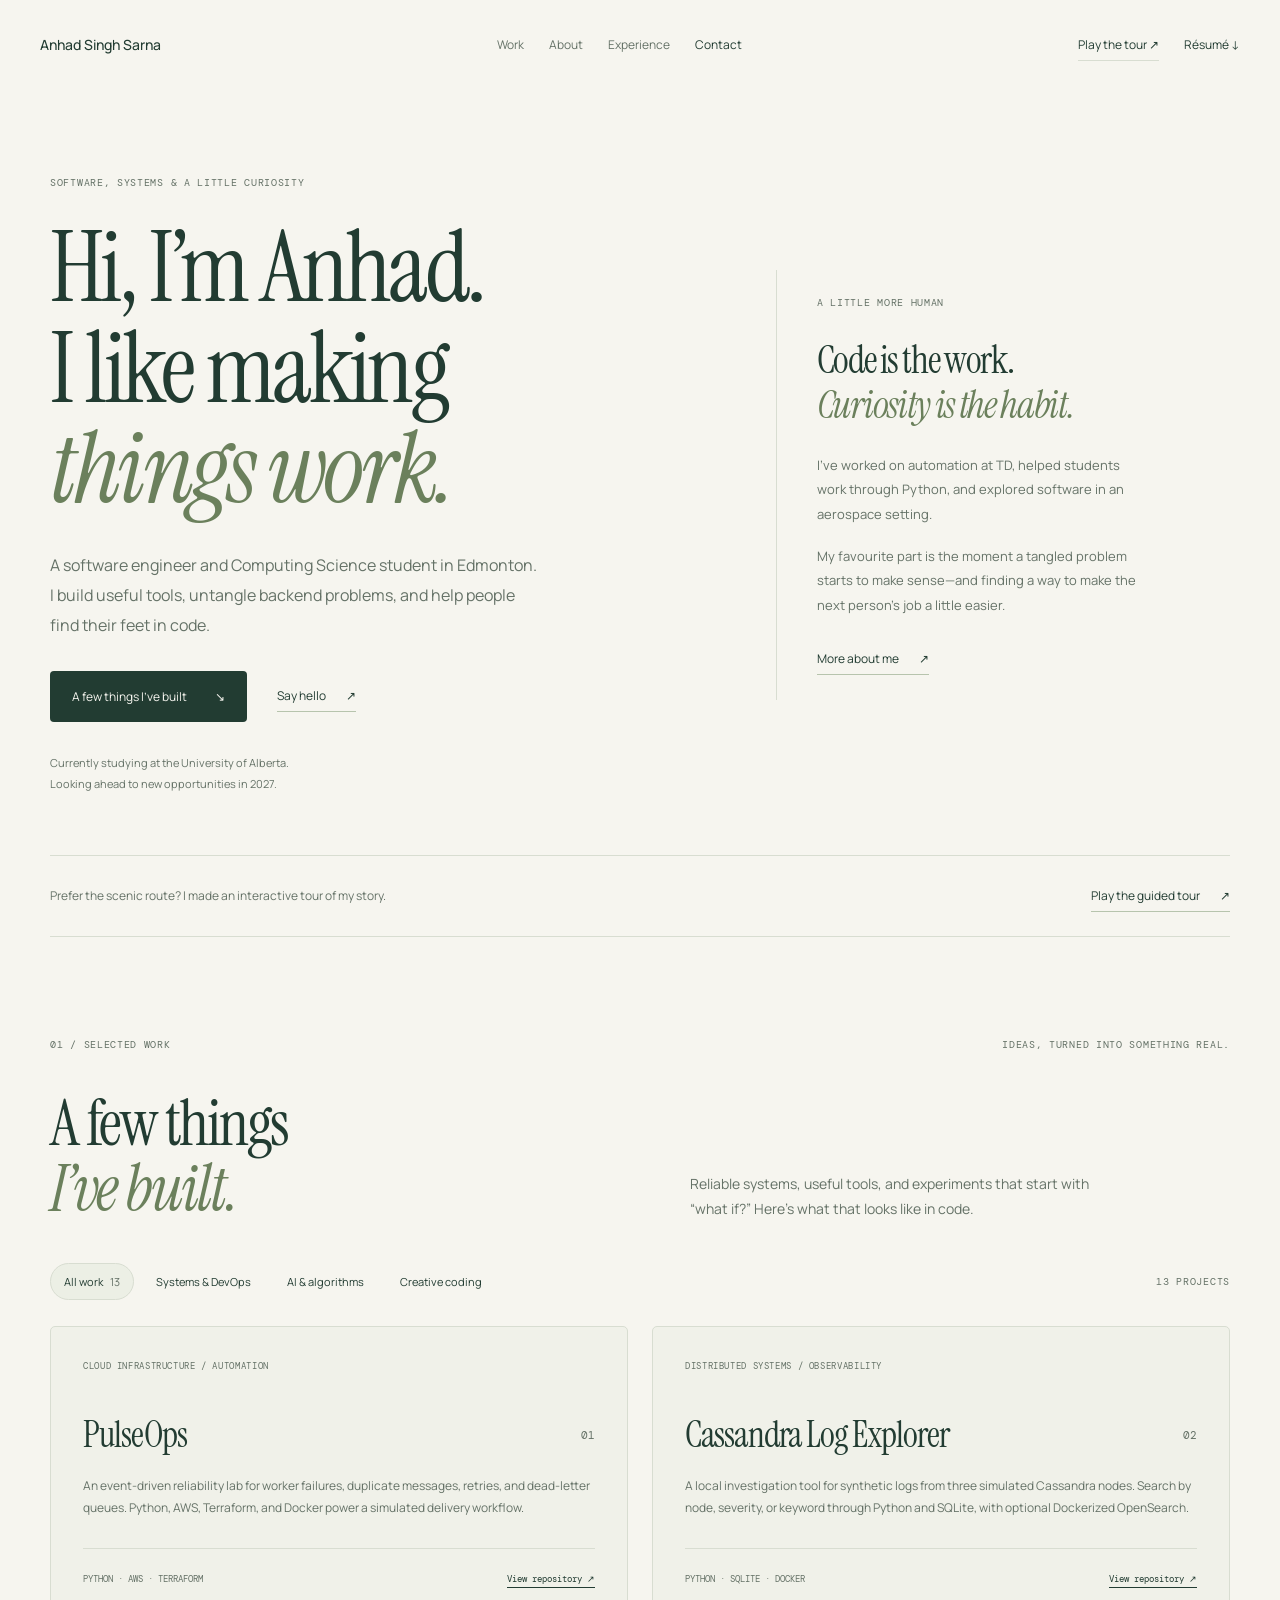
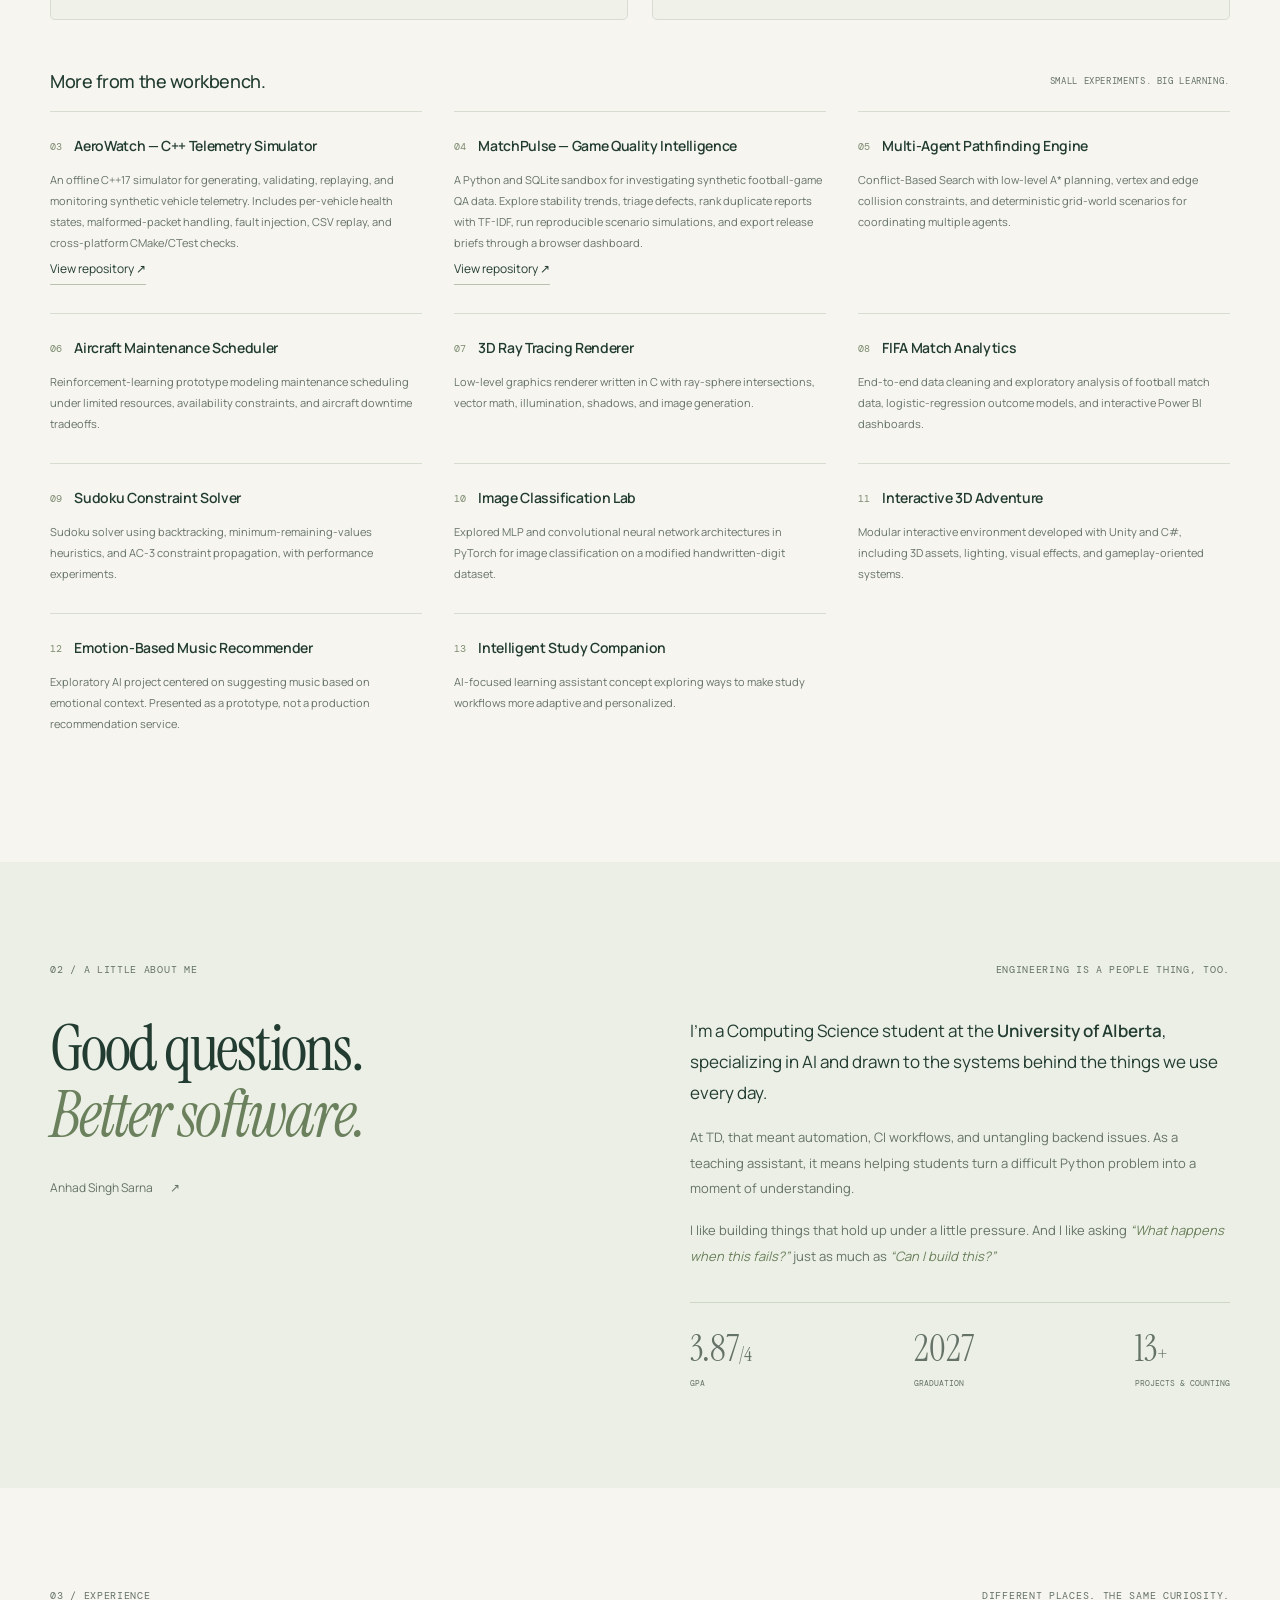
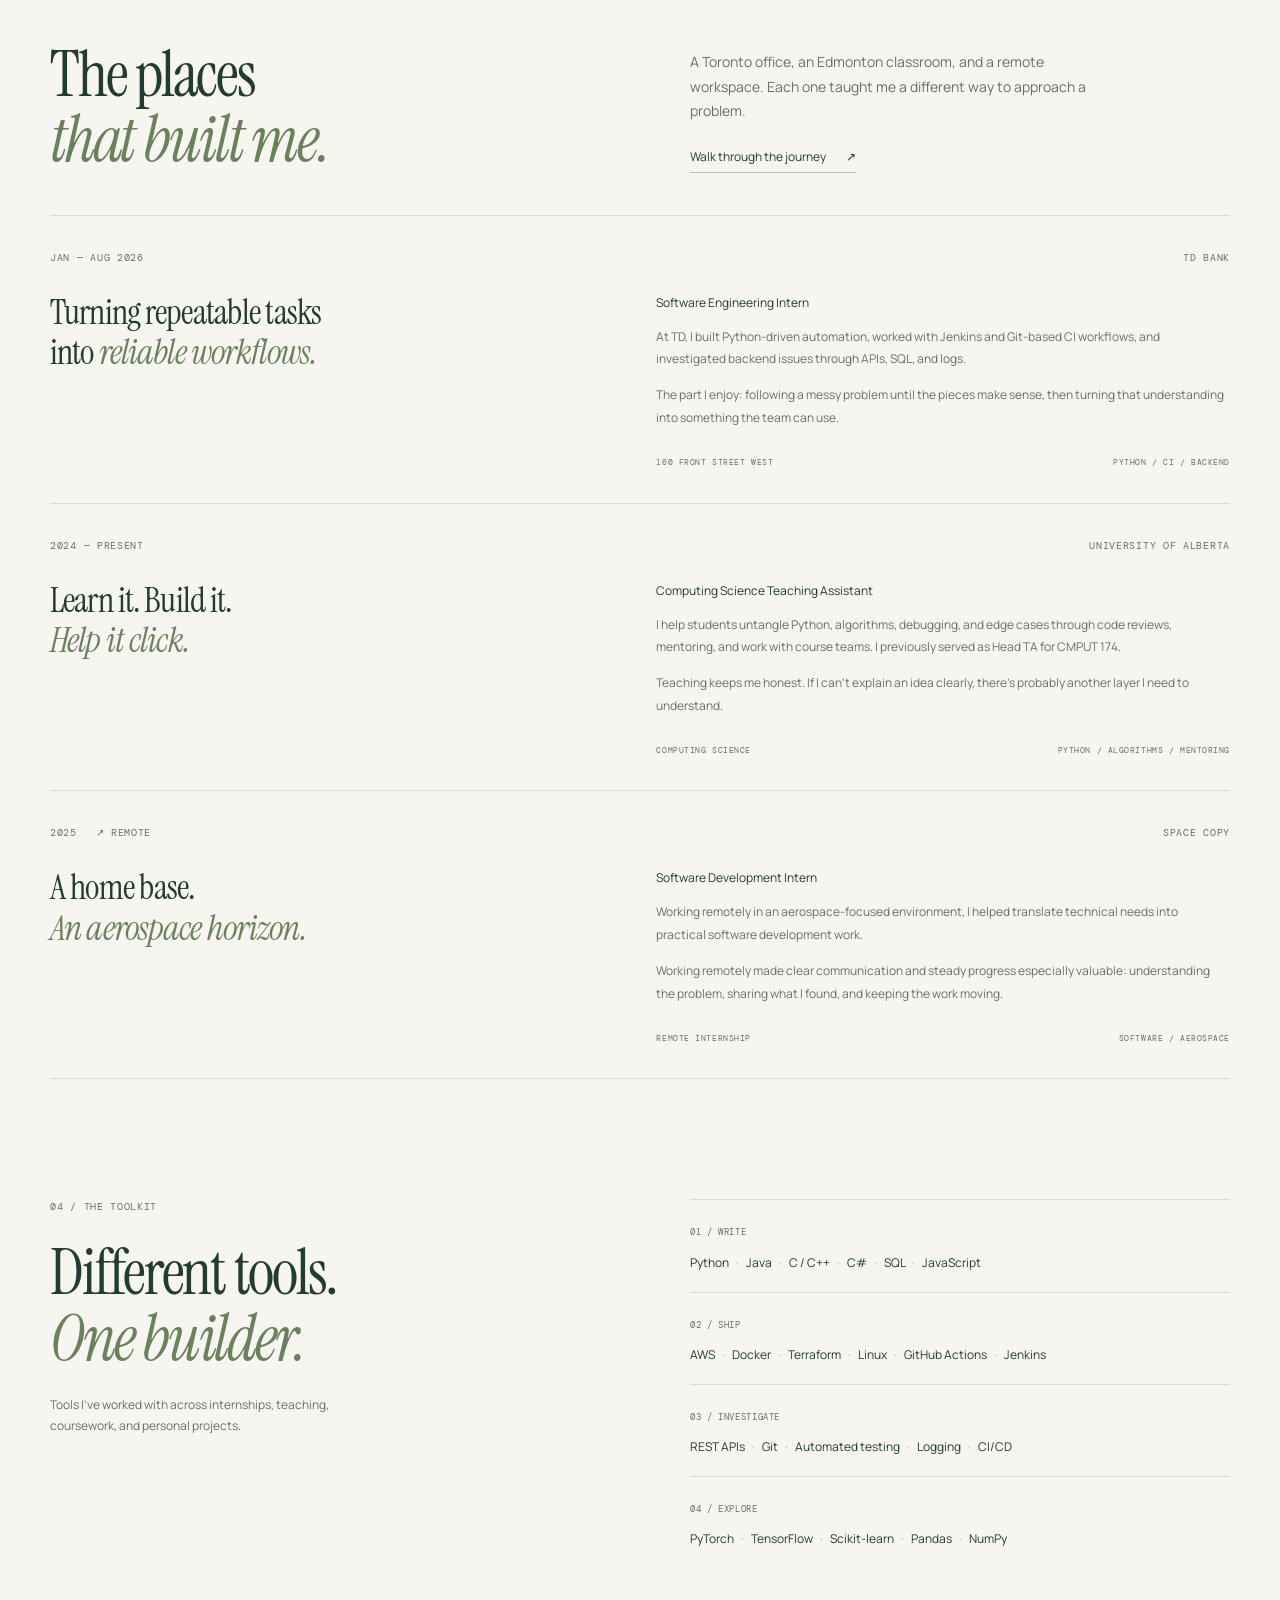
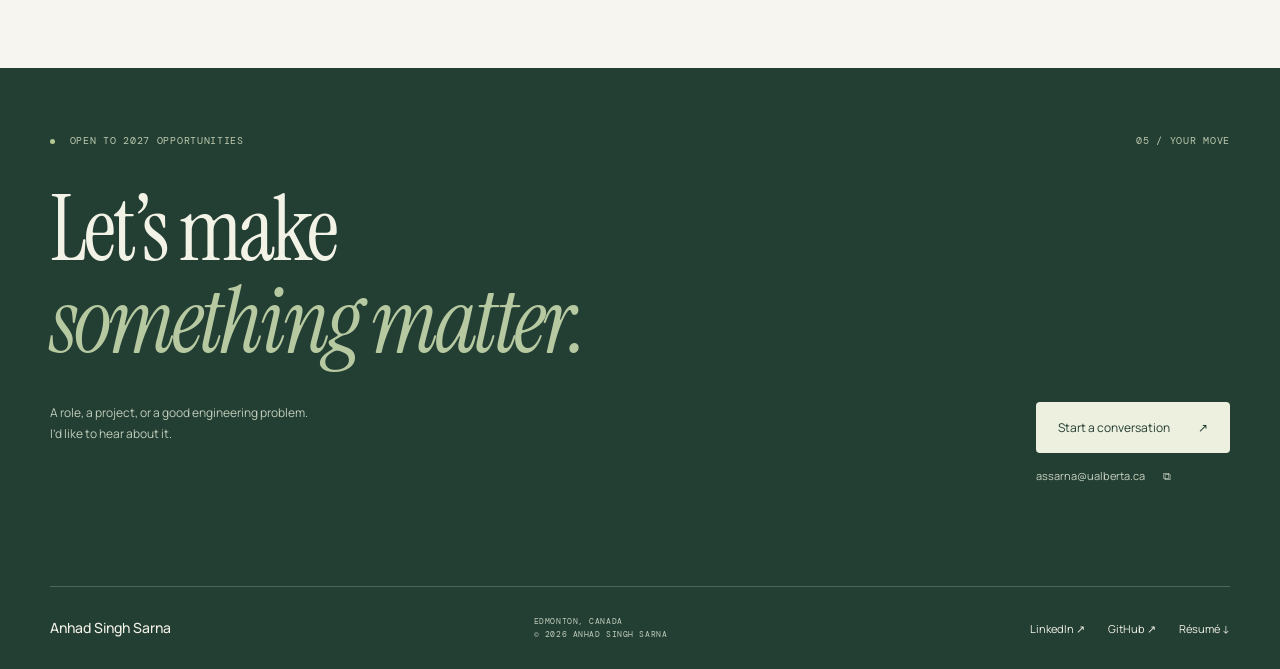
==== index.html @ 223ed537 "Extend autoplay into project workshop and refine airport and furniture interactions" ====
<!doctype html>
<html lang="en">
<head>
  <meta charset="UTF-8">
  <meta name="viewport" content="width=device-width, initial-scale=1">
  <meta name="theme-color" content="#f5f3ee">
  <meta name="description" content="Anhad Singh Sarna — software engineer, Computing Science student, and curious builder. Explore automation, systems, AI projects, and a playable portfolio world.">
  <title>Anhad Sarna — Software Engineer & Curious Builder</title>
  <link rel="icon" href="data:,">
  <link rel="preconnect" href="https://fonts.googleapis.com">
  <link rel="preconnect" href="https://fonts.gstatic.com" crossorigin>
  <link href="https://fonts.googleapis.com/css2?family=DM+Mono:wght@400;500&family=Instrument+Serif:ital@0;1&family=Manrope:wght@400;500;600;650;700;750;800&display=swap" rel="stylesheet">
  <link rel="stylesheet" href="styles.css?v=natural20">
  <script src="projects-data.js?v=20" defer></script>
  <script src="script.js?v=natural20" defer></script>
</head>
<body id="top">
  <a class="skip-link" href="#main">Skip to content</a>
  <div class="scroll-progress" aria-hidden="true"></div>
  <header class="header">
    <a class="brand" href="#top" aria-label="Anhad Sarna, back to top">Anhad Singh Sarna</a>
    <nav class="desktop-nav" aria-label="Main navigation"><a href="#work">Work</a><a href="#about">About</a><a href="#experience">Experience</a><a href="#contact">Contact</a></nav>
    <div class="header-actions"><a class="nav-play" href="game/?view=third&amp;v=20"><span aria-hidden="true">▶</span> Play the tour <span aria-hidden="true">↗</span></a><a class="resume-link" href="assets/Anhad_Singh_Sarna_Resume.pdf" download>Résumé ↓</a><button class="menu-toggle" aria-expanded="false" aria-controls="mobile-nav" aria-label="Open navigation"><span></span><span></span></button></div>
    <nav id="mobile-nav" class="mobile-nav" aria-label="Mobile navigation" hidden><a href="#work">Selected work <span>01</span></a><a href="#about">A little about me <span>02</span></a><a href="#experience">Experience <span>03</span></a><a href="#contact">Say hello <span>↗</span></a><a href="assets/Anhad_Singh_Sarna_Resume.pdf" download>Download résumé <span>↓</span></a></nav>
  </header>
  <main id="main">
    <section class="hero wrap" aria-labelledby="hero-title">
      <div class="hero-copy"><p class="eyebrow">SOFTWARE, SYSTEMS & A LITTLE CURIOSITY</p><h1 id="hero-title">Hi, I’m Anhad.<br>I like making<br><em>things work.</em></h1><p class="hero-description">A software engineer and Computing Science student in Edmonton. I build useful tools, untangle backend problems, and help people find their feet in code.</p><div class="hero-actions"><a class="button button-primary" href="#work">A few things I’ve built <span aria-hidden="true">↘</span></a><a class="text-link" href="#contact">Say hello <span aria-hidden="true">↗</span></a></div><p class="hero-note">Currently studying at the University of Alberta.<br>Looking ahead to new opportunities in 2027.</p></div>
      <aside class="personal-note" aria-label="A little more about me"><p class="eyebrow">A LITTLE MORE HUMAN</p><h2>Code is the work.<br><em>Curiosity is the habit.</em></h2><p>I’ve worked on automation at TD, helped students work through Python, and explored software in an aerospace setting.</p><p>My favourite part is the moment a tangled problem starts to make sense—and finding a way to make the next person’s job a little easier.</p><a class="text-link" href="#about">More about me <span aria-hidden="true">↗</span></a></aside>
      <div class="tour-note"><p>Prefer the scenic route? I made an interactive tour of my story.</p><a class="text-link" href="game/?view=third&amp;autoplay=1&amp;v=20">Play the guided tour <span aria-hidden="true">↗</span></a></div>
    </section>

    <section class="section work wrap" id="work" aria-labelledby="work-title">
      <div class="section-heading"><span class="eyebrow">01 / SELECTED WORK</span><span class="section-aside">IDEAS, TURNED INTO SOMETHING REAL.</span></div><div class="section-intro"><h2 id="work-title">A few things<br><em>I’ve built.</em></h2><p>Reliable systems, useful tools, and experiments that start with “what if?” Here’s what that looks like in code.</p></div>
      <div class="work-toolbar"><div class="filters" role="group" aria-label="Filter projects"><button class="filter active" data-filter="all" aria-pressed="true" aria-controls="projects-grid project-archive">All work <span>13</span></button><button class="filter" data-filter="devops" aria-pressed="false" aria-controls="projects-grid project-archive">Systems & DevOps</button><button class="filter" data-filter="ai" aria-pressed="false" aria-controls="projects-grid project-archive">AI & algorithms</button><button class="filter" data-filter="creative" aria-pressed="false" aria-controls="projects-grid project-archive">Creative coding</button></div><output id="filter-count" aria-live="polite">13 PROJECTS</output></div>
      <div class="projects-grid" id="projects-grid"></div><div class="archive-heading"><h3>More from the workbench.</h3><span>SMALL EXPERIMENTS. BIG LEARNING.</span></div><div class="project-archive" id="project-archive"></div>
      <noscript><p>Explore the repositories for <a href="https://github.com/anhads3ngh/PulseOps-Cloud-Native-DevOps-Platform">PulseOps</a> and <a href="https://github.com/anhads3ngh/cassandra-log-explorer">Cassandra Log Explorer</a>.</p></noscript>
    </section>

    <section class="section about-section" id="about" aria-labelledby="about-title"><div class="wrap"><div class="section-heading"><span class="eyebrow">02 / A LITTLE ABOUT ME</span><span class="section-aside">ENGINEERING IS A PEOPLE THING, TOO.</span></div><div class="about-grid"><div><h2 id="about-title">Good questions.<br><em>Better software.</em></h2><p class="about-signature">Anhad Singh Sarna <span>↗</span></p></div><div class="about-copy"><p class="lead">I’m a Computing Science student at the <strong>University of Alberta</strong>, specializing in AI and drawn to the systems behind the things we use every day.</p><p>At TD, that meant automation, CI workflows, and untangling backend issues. As a teaching assistant, it means helping students turn a difficult Python problem into a moment of understanding.</p><p>I like building things that hold up under a little pressure. And I like asking <em>“What happens when this fails?”</em> just as much as <em>“Can I build this?”</em></p><div class="about-stats"><div><strong>3.87<span>/4</span></strong><span>GPA</span></div><div><strong>2027</strong><span>GRADUATION</span></div><div><strong>13<span>+</span></strong><span>PROJECTS & COUNTING</span></div></div></div></div></div></section>

    <section class="section experience wrap" id="experience" aria-labelledby="experience-title"><div class="section-heading"><span class="eyebrow">03 / EXPERIENCE</span><span class="section-aside">DIFFERENT PLACES. THE SAME CURIOSITY.</span></div><div class="section-intro"><h2 id="experience-title">The places<br><em>that built me.</em></h2><div><p>A Toronto office, an Edmonton classroom, and a remote workspace. Each one taught me a different way to approach a problem.</p><a class="text-link" href="game/?journey=experience&amp;v=20">Walk through the journey <span>↗</span></a></div></div><div class="experience-cards">
      <article class="experience-card"><div class="experience-card-body"><div class="experience-meta"><span>JAN — AUG 2026</span><span>TD BANK</span></div><h3>Turning repeatable tasks<br>into <em>reliable workflows.</em></h3><p class="experience-role">Software Engineering Intern</p><p>At TD, I built Python-driven automation, worked with Jenkins and Git-based CI workflows, and investigated backend issues through APIs, SQL, and logs.</p><p>The part I enjoy: following a messy problem until the pieces make sense, then turning that understanding into something the team can use.</p><div class="experience-foot"><span>160 FRONT STREET WEST</span><span>PYTHON / CI / BACKEND</span></div></div></article>
      <article class="experience-card"><div class="experience-card-body"><div class="experience-meta"><span>2024 — PRESENT</span><span>UNIVERSITY OF ALBERTA</span></div><h3>Learn it. Build it.<br><em>Help it click.</em></h3><p class="experience-role">Computing Science Teaching Assistant</p><p>I help students untangle Python, algorithms, debugging, and edge cases through code reviews, mentoring, and work with course teams. I previously served as Head TA for CMPUT 174.</p><p>Teaching keeps me honest. If I can’t explain an idea clearly, there’s probably another layer I need to understand.</p><div class="experience-foot"><span>COMPUTING SCIENCE</span><span>PYTHON / ALGORITHMS / MENTORING</span></div></div></article>
      <article class="experience-card"><div class="experience-card-body"><div class="experience-meta"><span>2025 <b class="remote-badge">↗ REMOTE</b></span><span>SPACE COPY</span></div><h3>A home base.<br><em>An aerospace horizon.</em></h3><p class="experience-role">Software Development Intern</p><p>Working remotely in an aerospace-focused environment, I helped translate technical needs into practical software development work.</p><p>Working remotely made clear communication and steady progress especially valuable: understanding the problem, sharing what I found, and keeping the work moving.</p><div class="experience-foot"><span>REMOTE INTERNSHIP</span><span>SOFTWARE / AEROSPACE</span></div></div></article>
    </div></section>

    <section class="section toolkit-section" aria-labelledby="toolkit-title"><div class="wrap toolkit-layout"><div><p class="eyebrow">04 / THE TOOLKIT</p><h2 id="toolkit-title">Different tools.<br><em>One builder.</em></h2><p class="toolkit-note">Tools I’ve worked with across internships, teaching, coursework, and personal projects.</p></div><div class="tool-list"><div><span>01 / WRITE</span><p>Python <i>·</i> Java <i>·</i> C / C++ <i>·</i> C# <i>·</i> SQL <i>·</i> JavaScript</p></div><div><span>02 / SHIP</span><p>AWS <i>·</i> Docker <i>·</i> Terraform <i>·</i> Linux <i>·</i> GitHub Actions <i>·</i> Jenkins</p></div><div><span>03 / INVESTIGATE</span><p>REST APIs <i>·</i> Git <i>·</i> Automated testing <i>·</i> Logging <i>·</i> CI/CD</p></div><div><span>04 / EXPLORE</span><p>PyTorch <i>·</i> TensorFlow <i>·</i> Scikit-learn <i>·</i> Pandas <i>·</i> NumPy</p></div></div></div></section>

    <section class="contact-section" id="contact" aria-labelledby="contact-title"><div class="wrap"><div class="contact-top"><p class="eyebrow"><span class="status-dot"></span> OPEN TO 2027 OPPORTUNITIES</p><span class="section-aside">05 / YOUR MOVE</span></div><h2 id="contact-title">Let’s make<br><em>something matter.</em></h2><div class="contact-bottom"><p>A role, a project, or a good engineering problem.<br>I’d like to hear about it.</p><div class="contact-actions"><a class="button button-light" href="mailto:assarna@ualberta.ca?subject=Let%27s%20connect">Start a conversation <span>↗</span></a><button class="copy-email" id="copy-email" data-email="assarna@ualberta.ca" aria-label="Copy email address">assarna@ualberta.ca <span aria-hidden="true">⧉</span></button><span id="copy-status" class="copy-status" role="status" aria-live="polite"></span></div></div><footer class="footer"><a class="brand" href="#top" aria-label="Back to top">Anhad Singh Sarna</a><span class="footer-location">EDMONTON, CANADA<br>© <span id="current-year">2026</span> ANHAD SINGH SARNA</span><div class="footer-links"><a href="https://www.linkedin.com/in/anhad-singh-sarna-578a11255/" target="_blank" rel="noopener noreferrer">LinkedIn ↗</a><a href="https://github.com/anhads3ngh" target="_blank" rel="noopener noreferrer">GitHub ↗</a><a href="assets/Anhad_Singh_Sarna_Resume.pdf" download>Résumé ↓</a></div></footer></div></section>
  </main>
  <button class="back-to-top" aria-label="Back to top" title="Back to top">↑</button>
</body>
</html>
---- styles.css ----
:root{--paper:#f6f5ef;--ink:#223c32;--muted:#657267;--line:#d8ddd1;--accent:#355d48;--wash:#ecefe5;--sans:'Manrope',sans-serif;--serif:'Instrument Serif',Georgia,serif;--mono:'DM Mono',monospace}*{box-sizing:border-box}html{scroll-behavior:smooth;scroll-padding-top:100px}body{margin:0;background:var(--paper);color:var(--ink);font:15px/1.75 var(--sans);-webkit-font-smoothing:antialiased}a{color:inherit;text-decoration:none}button{font:inherit;color:inherit;cursor:pointer}button,a{-webkit-tap-highlight-color:transparent}a:focus-visible,button:focus-visible{outline:2px solid var(--accent);outline-offset:6px}::selection{background:#dce5c4}h1,h2,h3,p{margin:0}h1,h2{font-family:var(--serif);font-weight:400;letter-spacing:-.035em;line-height:1.02}h1{font-size:clamp(64px,7.7vw,112px)}h2{font-size:clamp(42px,5vw,70px)}h3{font-weight:600;line-height:1.3;letter-spacing:-.025em}em{font-weight:400;color:#6b805c}p+p{margin-top:17px}button{border:0;background:none}[hidden]{display:none!important}.wrap{width:min(1180px,calc(100% - 100px));margin:auto}.eyebrow,.section-aside,.experience-meta,.experience-foot,.project-label,.project-tags,.footer-location,.tool-list>div>span,#filter-count,.archive-heading>span{font:10px/1.6 var(--mono);letter-spacing:.07em}.eyebrow{color:var(--muted)}.skip-link{position:fixed;top:-80px;left:24px;background:var(--ink);color:white;padding:12px 20px;z-index:100}.skip-link:focus{top:12px}.scroll-progress{position:fixed;top:0;left:0;right:0;height:2px;background:var(--accent);transform-origin:left;z-index:101}.header{height:90px;display:flex;align-items:center;justify-content:space-between;gap:24px;padding:0 40px;position:sticky;top:0;z-index:30;background:rgba(246,245,239,.95);border-bottom:1px solid transparent}.header.scrolled{border-color:var(--line)}.brand{font:500 14px/1.4 var(--sans);letter-spacing:0;white-space:nowrap}.desktop-nav,.header-actions{display:flex;align-items:center;gap:25px}.desktop-nav a,.resume-link,.nav-play{font-size:12px}.desktop-nav a{color:var(--muted)}.desktop-nav a:hover,.desktop-nav a.active{color:var(--ink)}.nav-play{border-bottom:1px solid var(--line);padding:5px 0}.nav-play>span:first-child{display:none}.resume-link{white-space:nowrap}.menu-toggle{display:none;width:36px;height:36px}.menu-toggle span{display:block;height:1px;width:22px;background:var(--ink);margin:6px auto}.mobile-nav{position:absolute;top:89px;left:0;right:0;background:var(--paper);padding:20px 30px 30px;border-bottom:1px solid var(--line)}.mobile-nav a{display:flex;justify-content:space-between;padding:12px 0}.mobile-nav a span{color:var(--muted)}.hero{padding-top:85px;display:grid;grid-template-columns:1.4fr 1fr;gap:45px 90px}.hero .eyebrow{margin-bottom:27px}.hero-description{max-width:490px;font-size:16px;line-height:1.9;color:var(--muted);margin-top:30px}.hero-actions{display:flex;align-items:center;gap:30px;margin-top:30px}.button{display:inline-flex;align-items:center;justify-content:space-between;gap:28px;font-size:12px;padding:15px 22px;border-radius:4px;background:var(--ink);color:var(--paper);transition:background .2s,transform .2s}.button:hover{background:#355d48;transform:translateY(-2px)}.text-link{display:inline-flex;gap:20px;align-items:center;font-size:12px;border-bottom:1px solid #b7c4ad;padding:5px 0}.text-link:hover{color:#75864f}.hero-note{font-size:11px;line-height:1.9;color:var(--muted);margin-top:31px}.personal-note{align-self:center;border-left:1px solid var(--line);padding:25px 0 25px 40px}.personal-note h2{font-size:38px;line-height:1.18;margin-bottom:25px}.personal-note p:not(.eyebrow){font-size:13px;color:var(--muted);max-width:320px;line-height:1.9}.personal-note .text-link{margin-top:25px}.tour-note{grid-column:1/-1;display:flex;align-items:center;justify-content:space-between;gap:25px;border-top:1px solid var(--line);border-bottom:1px solid var(--line);padding:24px 0;margin-top:15px}.tour-note p{font-size:12px;color:var(--muted)}.tour-note a{white-space:nowrap}.section{padding-top:100px;padding-bottom:100px}.section-heading{display:flex;justify-content:space-between;gap:30px;margin-bottom:38px}.section-aside{color:var(--muted)}.section-intro{display:grid;grid-template-columns:1fr 1fr;align-items:end;gap:100px;margin-bottom:42px}.section-intro>p,.section-intro>div>p{color:var(--muted);font-size:14px;max-width:430px}.section-intro .text-link{margin-top:17px}.work-toolbar{display:flex;align-items:center;justify-content:space-between;gap:20px;margin-bottom:26px}.filters{display:flex;flex-wrap:wrap;gap:8px}.filter{font-size:11px;border:1px solid transparent;border-radius:30px;padding:8px 13px}.filter.active{background:var(--wash);border-color:var(--line)}.filter span{margin-left:5px;color:var(--muted)}#filter-count{white-space:nowrap;color:var(--muted)}.projects-grid{display:grid;grid-template-columns:1fr 1fr;gap:24px}.featured-project{border:1px solid var(--line);border-radius:5px;background:#f0f1e9}.project-body{padding:32px}.project-label{font-size:9px;color:var(--muted);margin-bottom:38px}.project-headline{display:flex;align-items:center;justify-content:space-between;gap:10px}.project-headline h3{font-family:var(--serif);font-size:36px;font-weight:400}.project-headline>span{font:11px var(--mono);color:var(--muted)}.project-body>p:not(.project-label){font-size:12px;color:var(--muted);line-height:1.9;margin-top:16px}.project-tags{border-top:1px solid var(--line);padding-top:23px;margin-top:28px;display:flex;align-items:center;justify-content:space-between;gap:15px;font-size:9px;letter-spacing:0}.project-tags>span{color:var(--muted)}.project-tags a{text-decoration:underline;text-underline-offset:5px}.archive-heading{display:flex;justify-content:space-between;align-items:center;gap:20px;margin-top:50px;margin-bottom:18px}.archive-heading h3{font-size:18px;font-weight:500}.archive-heading>span{color:var(--muted);font-size:9px}.project-archive{display:grid;grid-template-columns:repeat(3,1fr);column-gap:32px}.archive-project{border-top:1px solid var(--line);padding:23px 0 28px}.archive-project h3{font-size:14px;display:flex;gap:13px;line-height:1.6}.archive-project h3 span{font:10px/2.3 var(--mono);color:#7c8b70}.archive-project p{font-size:11px;color:var(--muted);line-height:1.9;margin-top:12px}.about-section{background:var(--wash)}.about-grid{display:grid;grid-template-columns:1fr 1fr;gap:100px}.about-signature{font-size:12px;color:var(--muted);margin-top:30px}.about-signature span{margin-left:15px}.about-copy{color:var(--muted);font-size:13px;line-height:1.95}.about-copy .lead{font-size:17px;line-height:1.8;color:var(--ink)}.about-copy strong{font-weight:600}.about-stats{display:flex;justify-content:space-between;gap:20px;border-top:1px solid #cfd7c7;margin-top:33px;padding-top:24px}.about-stats>div{display:flex;flex-direction:column}.about-stats strong{font-family:var(--serif);font-size:36px;line-height:1.2;font-weight:400}.about-stats strong span{font-size:20px}.about-stats>div>span{font:8px var(--mono);margin-top:8px}.experience-cards{border-top:1px solid var(--line)}.experience-card{border-bottom:1px solid var(--line);padding:34px 0}.experience-card-body{display:grid;grid-template-columns:1fr 1.1fr;gap:12px 85px}.experience-meta{display:flex;justify-content:space-between;grid-column:1/-1;color:var(--muted);margin-bottom:14px}.experience-card h3{font:400 35px/1.15 var(--serif);grid-column:1;grid-row:2/4}.experience-role{font-size:12px;color:var(--ink)}.experience-card p:not(.experience-role){font-size:12px;line-height:1.9;color:var(--muted);grid-column:2;margin:0}.experience-foot{grid-column:2;display:flex;justify-content:space-between;gap:20px;font-size:8px;color:var(--muted);margin-top:14px}.remote-badge{font-weight:400;margin-left:12px}.toolkit-section{padding-top:20px}.toolkit-layout{display:grid;grid-template-columns:1fr 1fr;gap:100px}.toolkit-layout .eyebrow{margin-bottom:25px}.toolkit-note{font-size:12px;color:var(--muted);max-width:300px;margin-top:23px}.tool-list>div{border-top:1px solid var(--line);padding:17px 0}.tool-list>div>span{color:var(--muted);font-size:9px}.tool-list p{font-size:12px;line-height:2;margin-top:7px}.tool-list i{font-style:normal;color:#9fa991;margin:0 5px}.contact-section{background:#233e33;color:#f2f2e7;padding:65px 0 0}.contact-top{display:flex;justify-content:space-between;margin-bottom:35px}.contact-top .eyebrow,.contact-top .section-aside{color:#bbc9ad}.status-dot{display:inline-block;width:5px;height:5px;background:#b2c793;border-radius:50%;margin-right:8px;vertical-align:middle}.contact-section h2{font-size:clamp(52px,7vw,96px)}.contact-section em{color:#b6c9a1}.contact-bottom{display:flex;justify-content:space-between;gap:35px;align-items:start;margin-top:35px;margin-bottom:70px}.contact-bottom>p{font-size:12px;color:#c0cdbb}.contact-actions{display:flex;align-items:start;flex-direction:column;gap:13px}.button-light{background:#edf0df;color:var(--ink)}.button-light:hover{background:#d6e1c4}.copy-email{font-size:11px;padding:0;color:#c9d3c2}.copy-email span{margin-left:16px}.copy-status{font-size:10px;min-height:18px;color:#c9d3c2}.footer{border-top:1px solid #506555;padding:28px 0;display:flex;justify-content:space-between;align-items:center;gap:25px}.footer-location{font-size:8px;color:#c0cdbb}.footer-links{display:flex;gap:23px;font-size:11px}.back-to-top{position:fixed;right:24px;bottom:24px;width:38px;height:38px;border-radius:50%;background:var(--paper);border:1px solid var(--line);opacity:0;pointer-events:none;transition:opacity .2s;z-index:25}.back-to-top.visible{opacity:1;pointer-events:auto}.reveal-ready{opacity:0;transform:translateY(10px);transition:opacity .45s,transform .45s}.is-visible{opacity:1;transform:none}
@media(min-width:1500px){.hero{padding-top:110px;padding-bottom:20px}}@media(max-width:1100px){.header{padding:0 25px;gap:15px}.desktop-nav,.header-actions{gap:18px}.wrap{width:calc(100% - 64px)}.hero{gap:45px}.personal-note{padding-left:28px}.section-intro,.about-grid,.toolkit-layout{gap:55px}.project-body{padding:25px}.project-tags{flex-direction:column;align-items:start}.experience-card-body{column-gap:55px}.experience-foot{flex-wrap:wrap;gap:8px}}@media(max-width:850px){.desktop-nav,.resume-link{display:none}.menu-toggle{display:block}.header{height:76px}.mobile-nav{top:75px}.hero{padding-top:55px;grid-template-columns:1.3fr 1fr;gap:35px}.hero .eyebrow{font-size:8px}.personal-note h2{font-size:30px}.hero-description{font-size:14px}.personal-note{padding-left:22px}.personal-note p:not(.eyebrow){font-size:11px}.hero-actions{gap:20px}.button{font-size:11px;padding:14px 17px;gap:20px}.section{padding-top:75px;padding-bottom:75px}.section-aside{font-size:8px}.project-archive{grid-template-columns:1fr 1fr}.experience-card h3{font-size:30px}.experience-card-body{column-gap:35px}.contact-bottom{gap:25px}.footer{flex-wrap:wrap}.footer-location{margin-left:auto}.footer-links{width:100%}.toolkit-section{padding-top:10px}}
@media(max-width:600px){html{scroll-padding-top:85px}.wrap{width:calc(100% - 40px)}.header{padding:0 20px}.brand{font-size:12px}.header-actions{gap:14px}.nav-play{font-size:10px}.hero{display:block;padding-top:40px}.hero h1{font-size:70px;line-height:1}.hero .eyebrow{font-size:8px;letter-spacing:.03em;margin-bottom:24px}.hero-description{font-size:14px;max-width:350px}.hero-actions{gap:24px}.hero-note{font-size:10px}.personal-note{border-left:0;border-top:1px solid var(--line);padding:30px 0 0;margin-top:38px}.personal-note .eyebrow{margin-bottom:17px}.personal-note h2{font-size:35px}.personal-note p:not(.eyebrow){font-size:12px;max-width:100%}.personal-note .text-link{margin-top:20px}.tour-note{display:block;padding:24px 0;margin-top:35px}.tour-note p{font-size:11px}.tour-note a{margin-top:12px}.section{padding-top:60px;padding-bottom:60px}.section-heading{margin-bottom:28px}.section-aside{display:none}.section-intro,.about-grid,.toolkit-layout{grid-template-columns:1fr;gap:25px}.section-intro{margin-bottom:30px}.section-intro>p,.section-intro>div>p{font-size:13px}.work-toolbar{align-items:start;flex-direction:column;gap:15px}.filters{gap:3px}.filter{font-size:9px;padding:7px 9px}#filter-count{font-size:9px}.projects-grid,.project-archive{grid-template-columns:1fr}.project-body{padding:25px}.project-label{font-size:8px;margin-bottom:26px}.project-headline h3{font-size:34px}.project-tags{flex-direction:row;align-items:center;font-size:8px;gap:12px}.archive-heading{display:block;margin-top:35px}.archive-heading>span{display:block;margin-top:9px}.archive-project{padding:22px 0}.archive-project p{font-size:12px}.about-signature{margin-top:20px}.about-copy{font-size:13px}.about-copy .lead{font-size:16px}.about-stats{gap:10px}.about-stats strong{font-size:32px}.about-stats>div>span{font-size:7px}.experience-card{padding:26px 0}.experience-card-body{display:block}.experience-meta{font-size:8px;margin-bottom:20px;gap:10px}.experience-card h3{font-size:34px;margin-bottom:12px}.experience-role{margin-bottom:15px}.experience-card p:not(.experience-role){font-size:12px;margin-top:13px}.experience-foot{margin-top:20px;font-size:7px}.toolkit-section{padding-top:0}.toolkit-layout{gap:30px}.contact-section{padding-top:45px}.contact-section h2{font-size:58px}.contact-bottom{display:block;margin-top:25px;margin-bottom:40px}.contact-actions{margin-top:25px}.contact-top{margin-bottom:25px}.contact-top .eyebrow{font-size:8px}.footer{gap:20px}.footer-location{font-size:7px}.footer-links{gap:25px;font-size:10px}.back-to-top{right:15px;bottom:15px}.reveal-ready{transform:none}}
@media(prefers-reduced-motion:reduce){html{scroll-behavior:auto}*,*:before,*:after{transition:none!important}.reveal-ready{opacity:1;transform:none}}
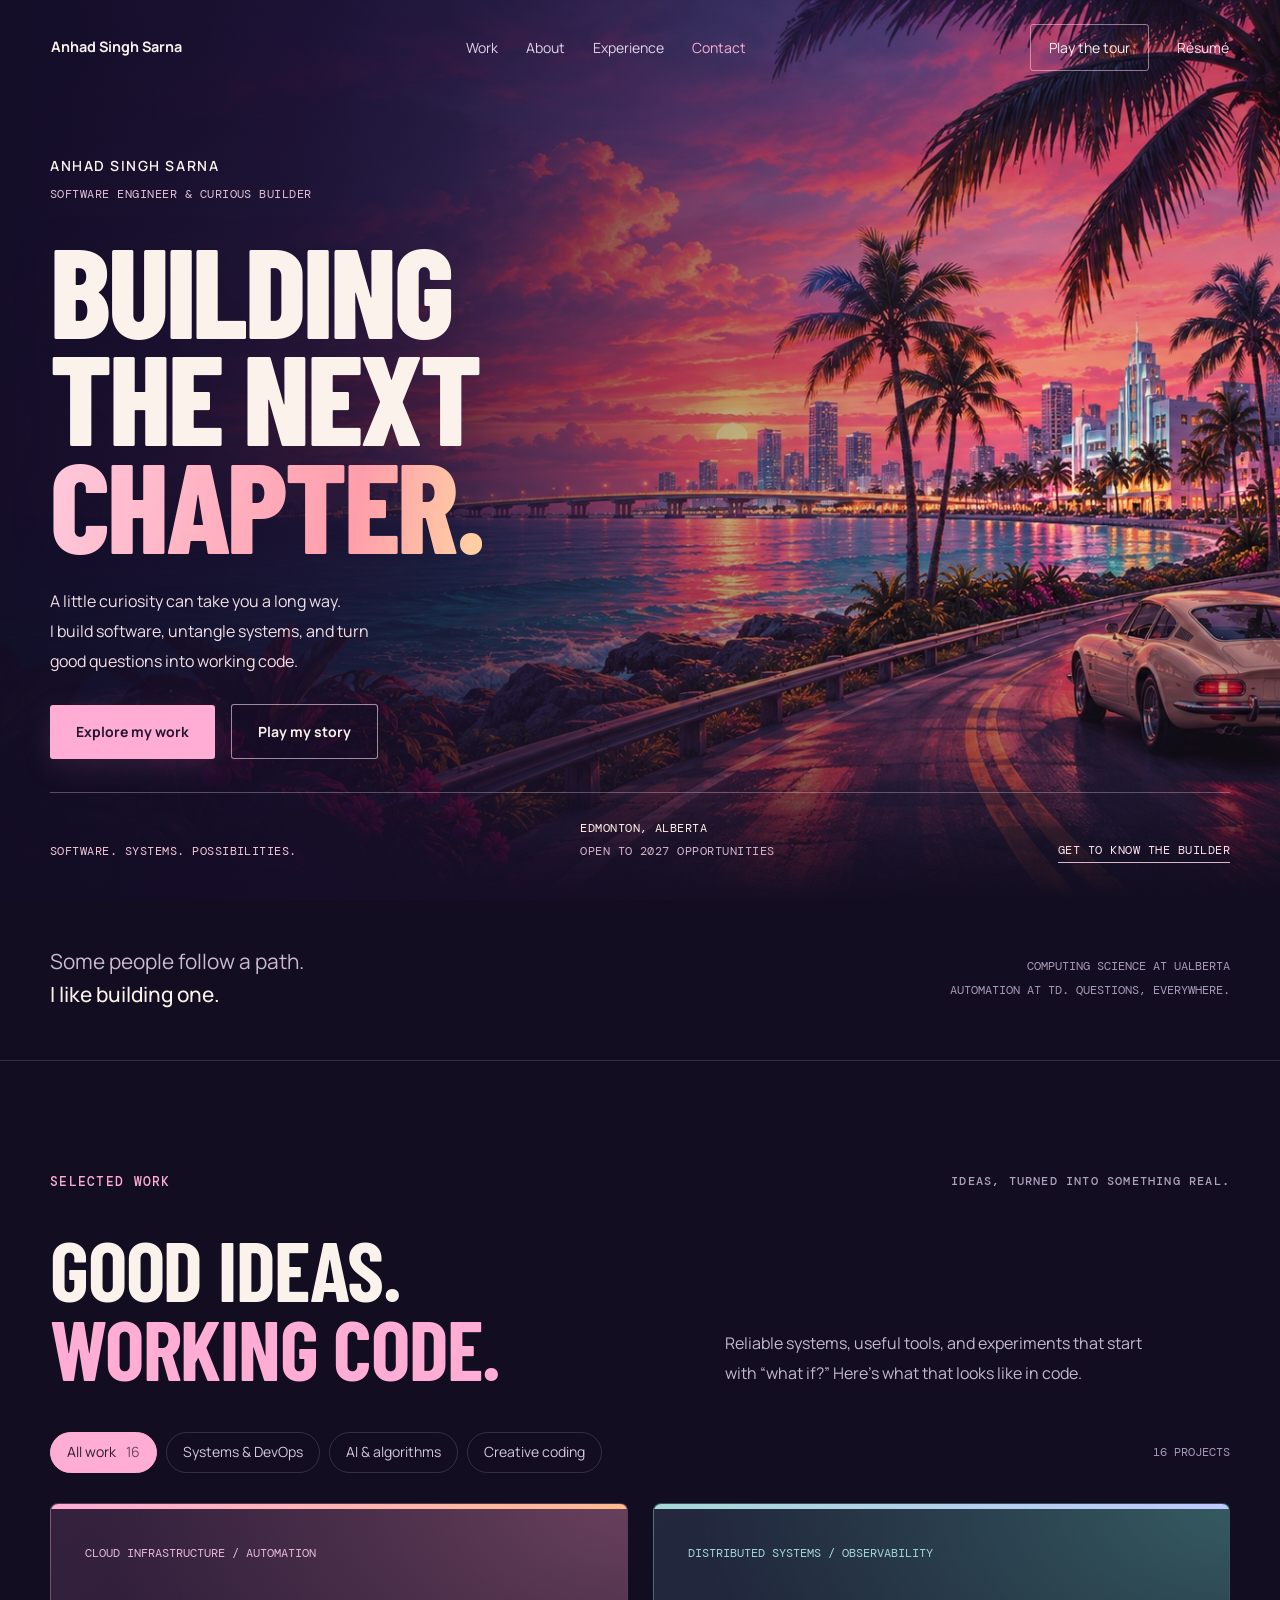
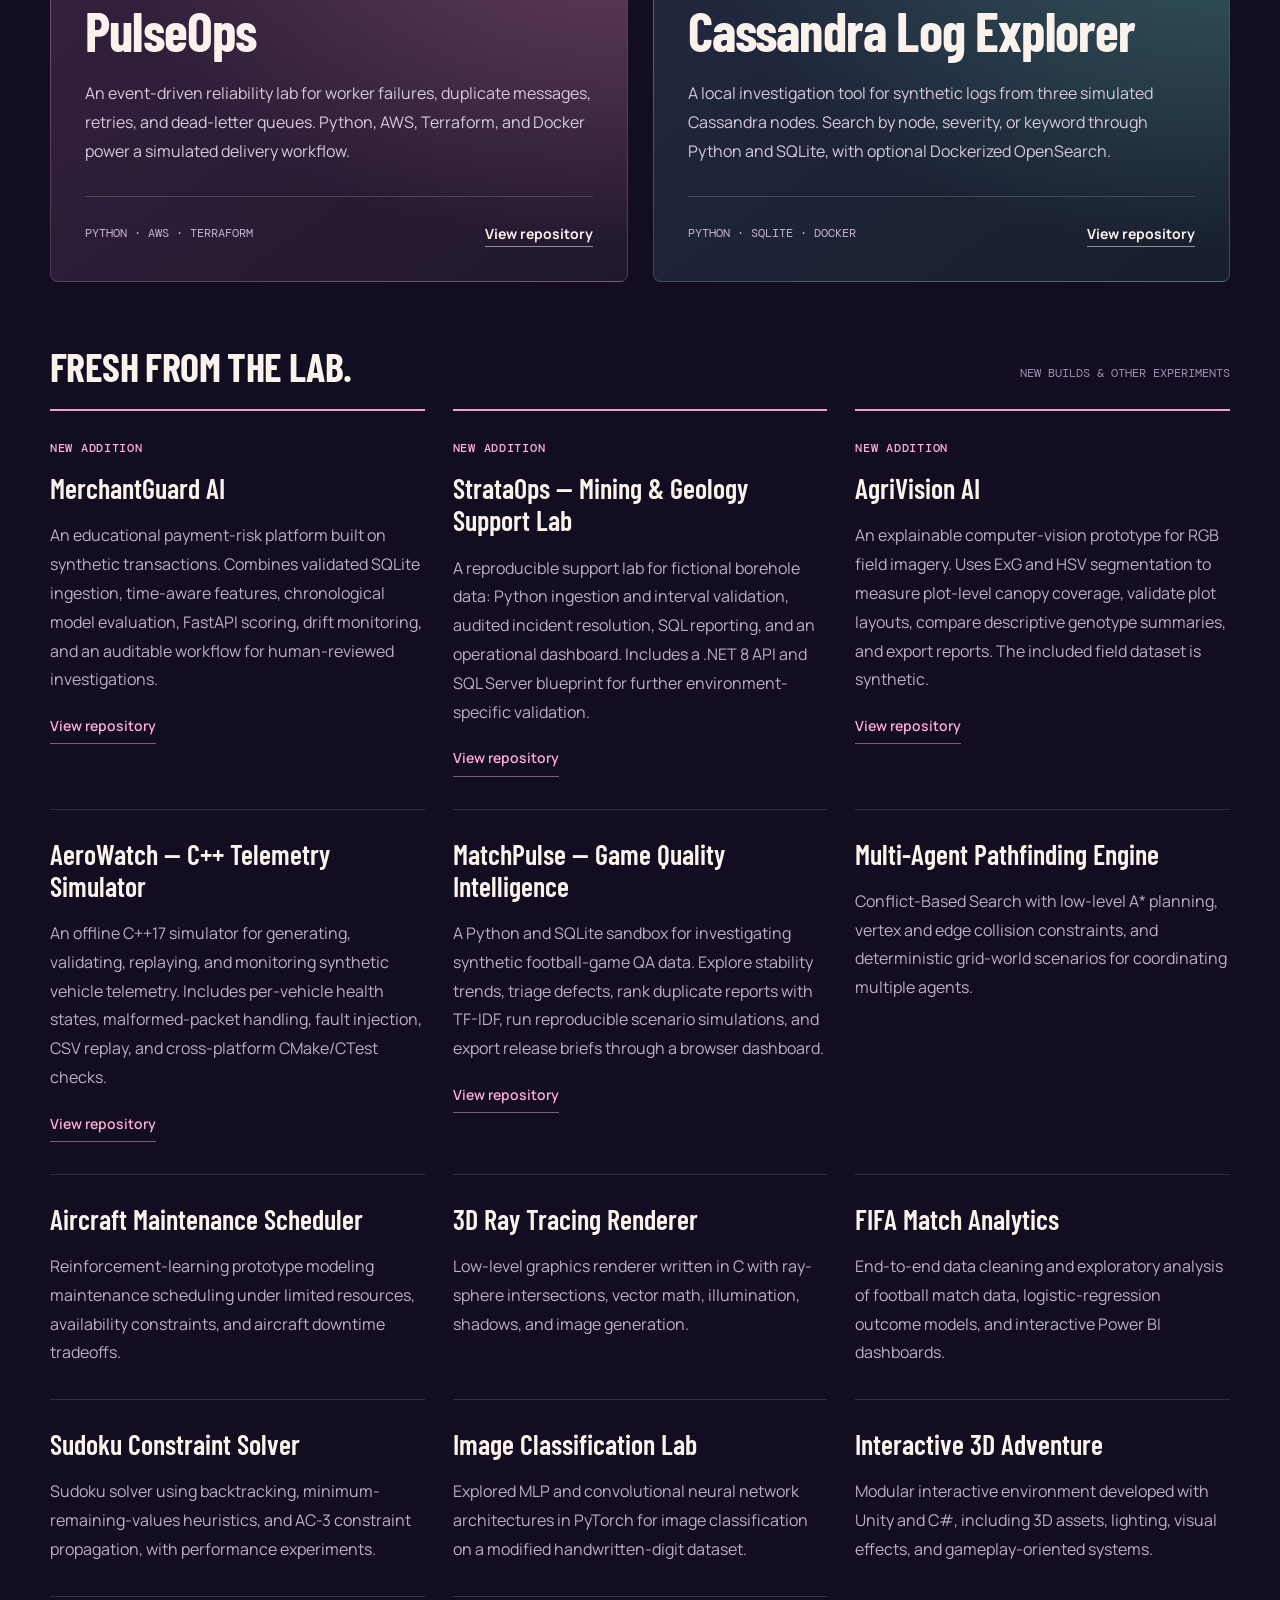
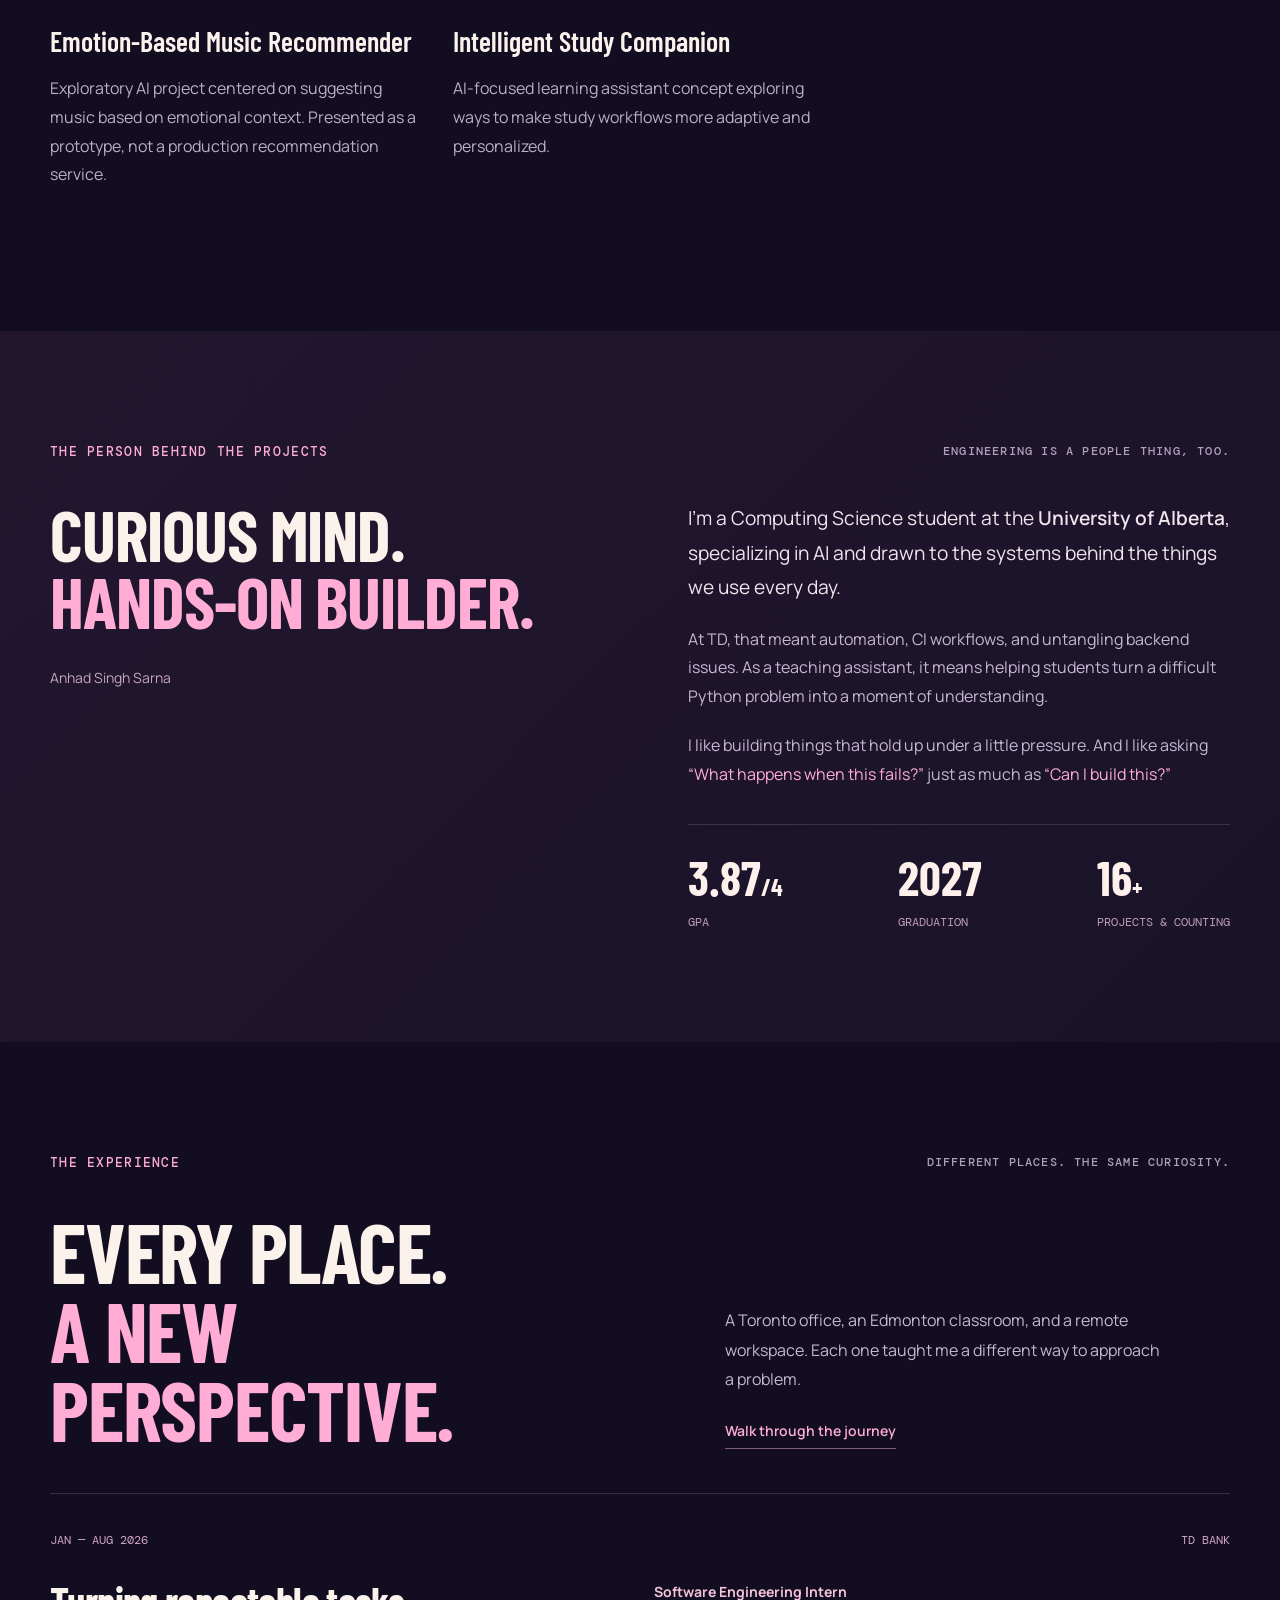
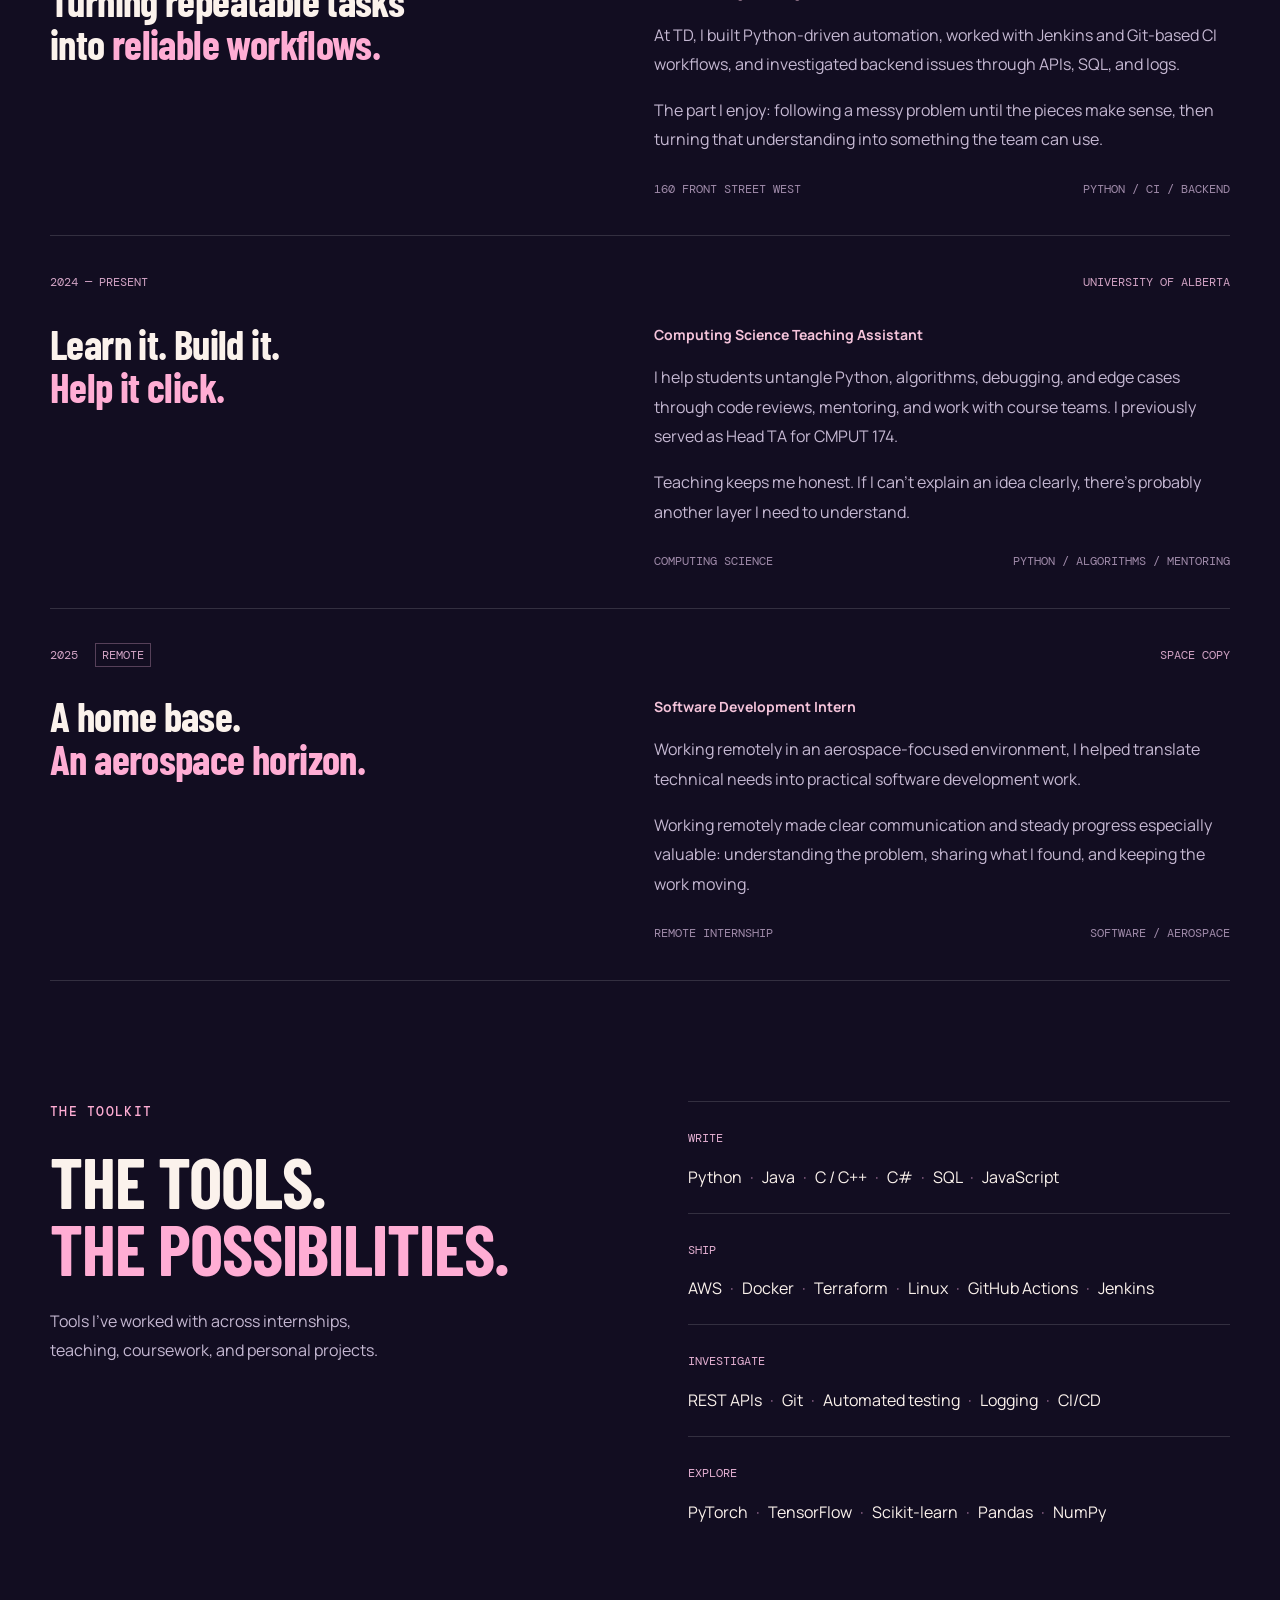
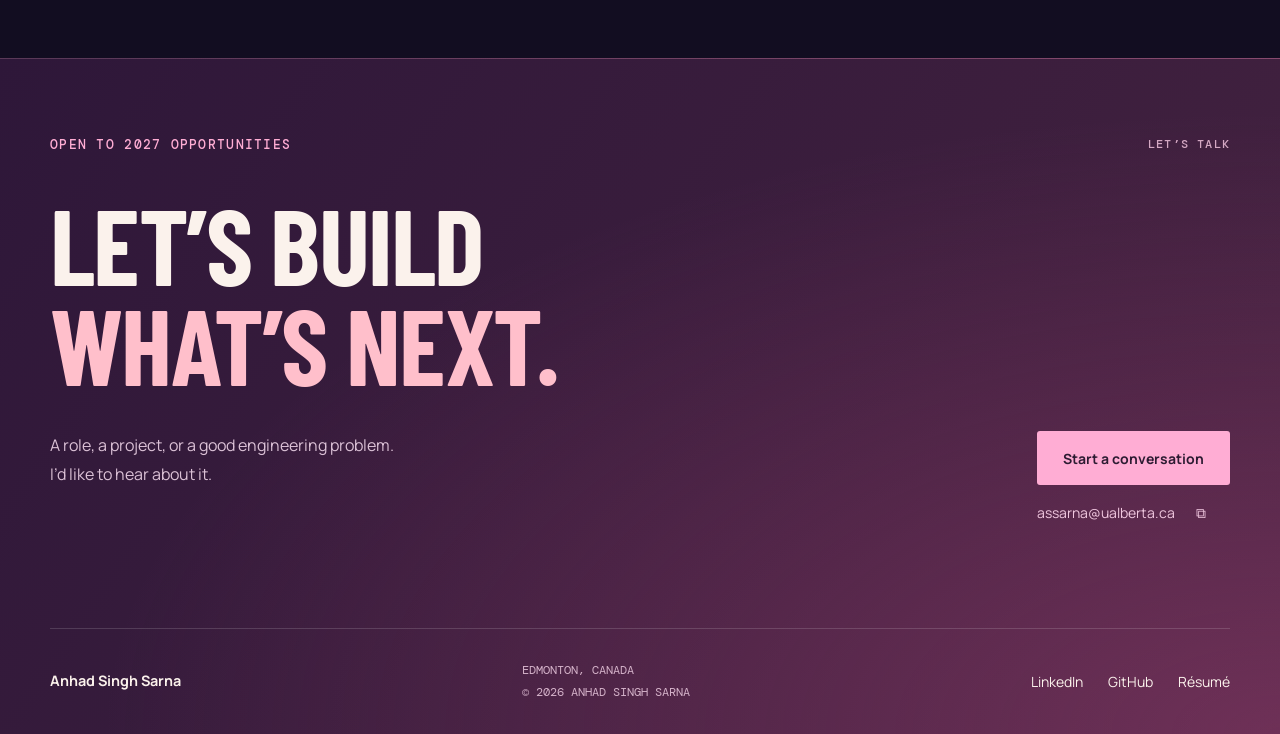
==== commit bd41ff15: "Create cinematic sunset homepage and add three new GitHub projects" ====
--- a/index.html
+++ b/index.html
@@ -3,16 +3,16 @@
 <head>
   <meta charset="UTF-8">
   <meta name="viewport" content="width=device-width, initial-scale=1">
-  <meta name="theme-color" content="#f5f3ee">
+  <meta name="theme-color" content="#120d23">
   <meta name="description" content="Anhad Singh Sarna — software engineer, Computing Science student, and curious builder. Explore automation, systems, AI projects, and a playable portfolio world.">
-  <title>Anhad Sarna — Software Engineer & Curious Builder</title>
+  <title>Anhad Singh Sarna — The Next Chapter</title>
   <link rel="icon" href="data:,">
   <link rel="preconnect" href="https://fonts.googleapis.com">
   <link rel="preconnect" href="https://fonts.gstatic.com" crossorigin>
-  <link href="https://fonts.googleapis.com/css2?family=DM+Mono:wght@400;500&family=Instrument+Serif:ital@0;1&family=Manrope:wght@400;500;600;650;700;750;800&display=swap" rel="stylesheet">
-  <link rel="stylesheet" href="styles.css?v=natural20">
-  <script src="projects-data.js?v=20" defer></script>
-  <script src="script.js?v=natural20" defer></script>
+  <link href="https://fonts.googleapis.com/css2?family=Barlow+Condensed:wght@600;700;800;900&family=DM+Mono:wght@400;500&family=Manrope:wght@400;500;600;700;800&display=swap" rel="stylesheet">
+  <link rel="stylesheet" href="styles.css?v=sunset21">
+  <script src="projects-data.js?v=21" defer></script>
+  <script src="script.js?v=sunset21" defer></script>
 </head>
 <body id="top">
   <a class="skip-link" href="#main">Skip to content</a>
@@ -20,35 +20,37 @@
   <header class="header">
     <a class="brand" href="#top" aria-label="Anhad Sarna, back to top">Anhad Singh Sarna</a>
     <nav class="desktop-nav" aria-label="Main navigation"><a href="#work">Work</a><a href="#about">About</a><a href="#experience">Experience</a><a href="#contact">Contact</a></nav>
-    <div class="header-actions"><a class="nav-play" href="game/?view=third&amp;v=20"><span aria-hidden="true">▶</span> Play the tour <span aria-hidden="true">↗</span></a><a class="resume-link" href="assets/Anhad_Singh_Sarna_Resume.pdf" download>Résumé ↓</a><button class="menu-toggle" aria-expanded="false" aria-controls="mobile-nav" aria-label="Open navigation"><span></span><span></span></button></div>
-    <nav id="mobile-nav" class="mobile-nav" aria-label="Mobile navigation" hidden><a href="#work">Selected work <span>01</span></a><a href="#about">A little about me <span>02</span></a><a href="#experience">Experience <span>03</span></a><a href="#contact">Say hello <span>↗</span></a><a href="assets/Anhad_Singh_Sarna_Resume.pdf" download>Download résumé <span>↓</span></a></nav>
+    <div class="header-actions"><a class="nav-play" href="game/?view=third&amp;v=21">Play the tour </a><a class="resume-link" href="assets/Anhad_Singh_Sarna_Resume.pdf" download>Résumé</a><button class="menu-toggle" aria-expanded="false" aria-controls="mobile-nav" aria-label="Open navigation"><span></span><span></span></button></div>
+    <nav id="mobile-nav" class="mobile-nav" aria-label="Mobile navigation" hidden><a href="#work">Selected work </a><a href="#about">A little about me </a><a href="#experience">Experience </a><a href="#contact">Say hello </a><a href="assets/Anhad_Singh_Sarna_Resume.pdf" download>Download résumé </a></nav>
   </header>
   <main id="main">
-    <section class="hero wrap" aria-labelledby="hero-title">
-      <div class="hero-copy"><p class="eyebrow">SOFTWARE, SYSTEMS & A LITTLE CURIOSITY</p><h1 id="hero-title">Hi, I’m Anhad.<br>I like making<br><em>things work.</em></h1><p class="hero-description">A software engineer and Computing Science student in Edmonton. I build useful tools, untangle backend problems, and help people find their feet in code.</p><div class="hero-actions"><a class="button button-primary" href="#work">A few things I’ve built <span aria-hidden="true">↘</span></a><a class="text-link" href="#contact">Say hello <span aria-hidden="true">↗</span></a></div><p class="hero-note">Currently studying at the University of Alberta.<br>Looking ahead to new opportunities in 2027.</p></div>
-      <aside class="personal-note" aria-label="A little more about me"><p class="eyebrow">A LITTLE MORE HUMAN</p><h2>Code is the work.<br><em>Curiosity is the habit.</em></h2><p>I’ve worked on automation at TD, helped students work through Python, and explored software in an aerospace setting.</p><p>My favourite part is the moment a tangled problem starts to make sense—and finding a way to make the next person’s job a little easier.</p><a class="text-link" href="#about">More about me <span aria-hidden="true">↗</span></a></aside>
-      <div class="tour-note"><p>Prefer the scenic route? I made an interactive tour of my story.</p><a class="text-link" href="game/?view=third&amp;autoplay=1&amp;v=20">Play the guided tour <span aria-hidden="true">↗</span></a></div>
+    <section class="hero" aria-labelledby="hero-title">
+      <img class="hero-backdrop" src="assets/coastal-sunset-hero.jpg" alt="" fetchpriority="high" width="1659" height="948">
+      <div class="hero-shade" aria-hidden="true"></div>
+      <div class="hero-content wrap"><p class="hero-intro">ANHAD SINGH SARNA <span>SOFTWARE ENGINEER & CURIOUS BUILDER</span></p><h1 id="hero-title">BUILDING<br>THE NEXT<br><em>CHAPTER.</em></h1><p class="hero-description">A little curiosity can take you a long way.<br>I build software, untangle systems, and turn<br class="desktop-break"> good questions into working code.</p><div class="hero-actions"><a class="button button-primary" href="#work">Explore my work</a><a class="button button-outline" href="game/?view=third&amp;autoplay=1&amp;v=21">Play my story</a></div></div>
+      <div class="hero-footer wrap"><span>SOFTWARE. SYSTEMS. POSSIBILITIES.</span><p>EDMONTON, ALBERTA<span>OPEN TO 2027 OPPORTUNITIES</span></p><a href="#about" aria-label="Get to know Anhad">GET TO KNOW THE BUILDER</a></div>
     </section>
+    <div class="intro-strip"><div class="wrap"><p>Some people follow a path.<br><strong>I like building one.</strong></p><span>COMPUTING SCIENCE AT UALBERTA<br>AUTOMATION AT TD. QUESTIONS, EVERYWHERE.</span></div></div>
 
     <section class="section work wrap" id="work" aria-labelledby="work-title">
-      <div class="section-heading"><span class="eyebrow">01 / SELECTED WORK</span><span class="section-aside">IDEAS, TURNED INTO SOMETHING REAL.</span></div><div class="section-intro"><h2 id="work-title">A few things<br><em>I’ve built.</em></h2><p>Reliable systems, useful tools, and experiments that start with “what if?” Here’s what that looks like in code.</p></div>
-      <div class="work-toolbar"><div class="filters" role="group" aria-label="Filter projects"><button class="filter active" data-filter="all" aria-pressed="true" aria-controls="projects-grid project-archive">All work <span>13</span></button><button class="filter" data-filter="devops" aria-pressed="false" aria-controls="projects-grid project-archive">Systems & DevOps</button><button class="filter" data-filter="ai" aria-pressed="false" aria-controls="projects-grid project-archive">AI & algorithms</button><button class="filter" data-filter="creative" aria-pressed="false" aria-controls="projects-grid project-archive">Creative coding</button></div><output id="filter-count" aria-live="polite">13 PROJECTS</output></div>
-      <div class="projects-grid" id="projects-grid"></div><div class="archive-heading"><h3>More from the workbench.</h3><span>SMALL EXPERIMENTS. BIG LEARNING.</span></div><div class="project-archive" id="project-archive"></div>
+      <div class="section-heading"><span class="eyebrow">SELECTED WORK</span><span class="section-aside">IDEAS, TURNED INTO SOMETHING REAL.</span></div><div class="section-intro"><h2 id="work-title">GOOD IDEAS.<br><em>WORKING CODE.</em></h2><p>Reliable systems, useful tools, and experiments that start with “what if?” Here’s what that looks like in code.</p></div>
+      <div class="work-toolbar"><div class="filters" role="group" aria-label="Filter projects"><button class="filter active" data-filter="all" aria-pressed="true" aria-controls="projects-grid project-archive">All work <span data-project-total>16</span></button><button class="filter" data-filter="devops" aria-pressed="false" aria-controls="projects-grid project-archive">Systems & DevOps</button><button class="filter" data-filter="ai" aria-pressed="false" aria-controls="projects-grid project-archive">AI & algorithms</button><button class="filter" data-filter="creative" aria-pressed="false" aria-controls="projects-grid project-archive">Creative coding</button></div><output id="filter-count" aria-live="polite">16 PROJECTS</output></div>
+      <div class="projects-grid" id="projects-grid"></div><div class="archive-heading"><h3>FRESH FROM THE LAB.</h3><span>NEW BUILDS & OTHER EXPERIMENTS</span></div><div class="project-archive" id="project-archive"></div>
       <noscript><p>Explore the repositories for <a href="https://github.com/anhads3ngh/PulseOps-Cloud-Native-DevOps-Platform">PulseOps</a> and <a href="https://github.com/anhads3ngh/cassandra-log-explorer">Cassandra Log Explorer</a>.</p></noscript>
     </section>
 
-    <section class="section about-section" id="about" aria-labelledby="about-title"><div class="wrap"><div class="section-heading"><span class="eyebrow">02 / A LITTLE ABOUT ME</span><span class="section-aside">ENGINEERING IS A PEOPLE THING, TOO.</span></div><div class="about-grid"><div><h2 id="about-title">Good questions.<br><em>Better software.</em></h2><p class="about-signature">Anhad Singh Sarna <span>↗</span></p></div><div class="about-copy"><p class="lead">I’m a Computing Science student at the <strong>University of Alberta</strong>, specializing in AI and drawn to the systems behind the things we use every day.</p><p>At TD, that meant automation, CI workflows, and untangling backend issues. As a teaching assistant, it means helping students turn a difficult Python problem into a moment of understanding.</p><p>I like building things that hold up under a little pressure. And I like asking <em>“What happens when this fails?”</em> just as much as <em>“Can I build this?”</em></p><div class="about-stats"><div><strong>3.87<span>/4</span></strong><span>GPA</span></div><div><strong>2027</strong><span>GRADUATION</span></div><div><strong>13<span>+</span></strong><span>PROJECTS & COUNTING</span></div></div></div></div></div></section>
+    <section class="section about-section" id="about" aria-labelledby="about-title"><div class="wrap"><div class="section-heading"><span class="eyebrow">THE PERSON BEHIND THE PROJECTS</span><span class="section-aside">ENGINEERING IS A PEOPLE THING, TOO.</span></div><div class="about-grid"><div><h2 id="about-title">CURIOUS MIND.<br><em>HANDS-ON BUILDER.</em></h2><p class="about-signature">Anhad Singh Sarna </p></div><div class="about-copy"><p class="lead">I’m a Computing Science student at the <strong>University of Alberta</strong>, specializing in AI and drawn to the systems behind the things we use every day.</p><p>At TD, that meant automation, CI workflows, and untangling backend issues. As a teaching assistant, it means helping students turn a difficult Python problem into a moment of understanding.</p><p>I like building things that hold up under a little pressure. And I like asking <em>“What happens when this fails?”</em> just as much as <em>“Can I build this?”</em></p><div class="about-stats"><div><strong>3.87<span>/4</span></strong><span>GPA</span></div><div><strong>2027</strong><span>GRADUATION</span></div><div><strong><span data-project-stat>16</span><span>+</span></strong><span>PROJECTS & COUNTING</span></div></div></div></div></div></section>
 
-    <section class="section experience wrap" id="experience" aria-labelledby="experience-title"><div class="section-heading"><span class="eyebrow">03 / EXPERIENCE</span><span class="section-aside">DIFFERENT PLACES. THE SAME CURIOSITY.</span></div><div class="section-intro"><h2 id="experience-title">The places<br><em>that built me.</em></h2><div><p>A Toronto office, an Edmonton classroom, and a remote workspace. Each one taught me a different way to approach a problem.</p><a class="text-link" href="game/?journey=experience&amp;v=20">Walk through the journey <span>↗</span></a></div></div><div class="experience-cards">
+    <section class="section experience wrap" id="experience" aria-labelledby="experience-title"><div class="section-heading"><span class="eyebrow">THE EXPERIENCE</span><span class="section-aside">DIFFERENT PLACES. THE SAME CURIOSITY.</span></div><div class="section-intro"><h2 id="experience-title">EVERY PLACE.<br><em>A NEW PERSPECTIVE.</em></h2><div><p>A Toronto office, an Edmonton classroom, and a remote workspace. Each one taught me a different way to approach a problem.</p><a class="text-link" href="game/?journey=experience&amp;v=21">Walk through the journey </a></div></div><div class="experience-cards">
       <article class="experience-card"><div class="experience-card-body"><div class="experience-meta"><span>JAN — AUG 2026</span><span>TD BANK</span></div><h3>Turning repeatable tasks<br>into <em>reliable workflows.</em></h3><p class="experience-role">Software Engineering Intern</p><p>At TD, I built Python-driven automation, worked with Jenkins and Git-based CI workflows, and investigated backend issues through APIs, SQL, and logs.</p><p>The part I enjoy: following a messy problem until the pieces make sense, then turning that understanding into something the team can use.</p><div class="experience-foot"><span>160 FRONT STREET WEST</span><span>PYTHON / CI / BACKEND</span></div></div></article>
       <article class="experience-card"><div class="experience-card-body"><div class="experience-meta"><span>2024 — PRESENT</span><span>UNIVERSITY OF ALBERTA</span></div><h3>Learn it. Build it.<br><em>Help it click.</em></h3><p class="experience-role">Computing Science Teaching Assistant</p><p>I help students untangle Python, algorithms, debugging, and edge cases through code reviews, mentoring, and work with course teams. I previously served as Head TA for CMPUT 174.</p><p>Teaching keeps me honest. If I can’t explain an idea clearly, there’s probably another layer I need to understand.</p><div class="experience-foot"><span>COMPUTING SCIENCE</span><span>PYTHON / ALGORITHMS / MENTORING</span></div></div></article>
-      <article class="experience-card"><div class="experience-card-body"><div class="experience-meta"><span>2025 <b class="remote-badge">↗ REMOTE</b></span><span>SPACE COPY</span></div><h3>A home base.<br><em>An aerospace horizon.</em></h3><p class="experience-role">Software Development Intern</p><p>Working remotely in an aerospace-focused environment, I helped translate technical needs into practical software development work.</p><p>Working remotely made clear communication and steady progress especially valuable: understanding the problem, sharing what I found, and keeping the work moving.</p><div class="experience-foot"><span>REMOTE INTERNSHIP</span><span>SOFTWARE / AEROSPACE</span></div></div></article>
+      <article class="experience-card"><div class="experience-card-body"><div class="experience-meta"><span>2025 <b class="remote-badge">REMOTE</b></span><span>SPACE COPY</span></div><h3>A home base.<br><em>An aerospace horizon.</em></h3><p class="experience-role">Software Development Intern</p><p>Working remotely in an aerospace-focused environment, I helped translate technical needs into practical software development work.</p><p>Working remotely made clear communication and steady progress especially valuable: understanding the problem, sharing what I found, and keeping the work moving.</p><div class="experience-foot"><span>REMOTE INTERNSHIP</span><span>SOFTWARE / AEROSPACE</span></div></div></article>
     </div></section>
 
-    <section class="section toolkit-section" aria-labelledby="toolkit-title"><div class="wrap toolkit-layout"><div><p class="eyebrow">04 / THE TOOLKIT</p><h2 id="toolkit-title">Different tools.<br><em>One builder.</em></h2><p class="toolkit-note">Tools I’ve worked with across internships, teaching, coursework, and personal projects.</p></div><div class="tool-list"><div><span>01 / WRITE</span><p>Python <i>·</i> Java <i>·</i> C / C++ <i>·</i> C# <i>·</i> SQL <i>·</i> JavaScript</p></div><div><span>02 / SHIP</span><p>AWS <i>·</i> Docker <i>·</i> Terraform <i>·</i> Linux <i>·</i> GitHub Actions <i>·</i> Jenkins</p></div><div><span>03 / INVESTIGATE</span><p>REST APIs <i>·</i> Git <i>·</i> Automated testing <i>·</i> Logging <i>·</i> CI/CD</p></div><div><span>04 / EXPLORE</span><p>PyTorch <i>·</i> TensorFlow <i>·</i> Scikit-learn <i>·</i> Pandas <i>·</i> NumPy</p></div></div></div></section>
+    <section class="section toolkit-section" aria-labelledby="toolkit-title"><div class="wrap toolkit-layout"><div><p class="eyebrow">THE TOOLKIT</p><h2 id="toolkit-title">THE TOOLS.<br><em>THE POSSIBILITIES.</em></h2><p class="toolkit-note">Tools I’ve worked with across internships, teaching, coursework, and personal projects.</p></div><div class="tool-list"><div><span>WRITE</span><p>Python <i>·</i> Java <i>·</i> C / C++ <i>·</i> C# <i>·</i> SQL <i>·</i> JavaScript</p></div><div><span>SHIP</span><p>AWS <i>·</i> Docker <i>·</i> Terraform <i>·</i> Linux <i>·</i> GitHub Actions <i>·</i> Jenkins</p></div><div><span>INVESTIGATE</span><p>REST APIs <i>·</i> Git <i>·</i> Automated testing <i>·</i> Logging <i>·</i> CI/CD</p></div><div><span>EXPLORE</span><p>PyTorch <i>·</i> TensorFlow <i>·</i> Scikit-learn <i>·</i> Pandas <i>·</i> NumPy</p></div></div></div></section>
 
-    <section class="contact-section" id="contact" aria-labelledby="contact-title"><div class="wrap"><div class="contact-top"><p class="eyebrow"><span class="status-dot"></span> OPEN TO 2027 OPPORTUNITIES</p><span class="section-aside">05 / YOUR MOVE</span></div><h2 id="contact-title">Let’s make<br><em>something matter.</em></h2><div class="contact-bottom"><p>A role, a project, or a good engineering problem.<br>I’d like to hear about it.</p><div class="contact-actions"><a class="button button-light" href="mailto:assarna@ualberta.ca?subject=Let%27s%20connect">Start a conversation <span>↗</span></a><button class="copy-email" id="copy-email" data-email="assarna@ualberta.ca" aria-label="Copy email address">assarna@ualberta.ca <span aria-hidden="true">⧉</span></button><span id="copy-status" class="copy-status" role="status" aria-live="polite"></span></div></div><footer class="footer"><a class="brand" href="#top" aria-label="Back to top">Anhad Singh Sarna</a><span class="footer-location">EDMONTON, CANADA<br>© <span id="current-year">2026</span> ANHAD SINGH SARNA</span><div class="footer-links"><a href="https://www.linkedin.com/in/anhad-singh-sarna-578a11255/" target="_blank" rel="noopener noreferrer">LinkedIn ↗</a><a href="https://github.com/anhads3ngh" target="_blank" rel="noopener noreferrer">GitHub ↗</a><a href="assets/Anhad_Singh_Sarna_Resume.pdf" download>Résumé ↓</a></div></footer></div></section>
+    <section class="contact-section" id="contact" aria-labelledby="contact-title"><div class="wrap"><div class="contact-top"><p class="eyebrow">OPEN TO 2027 OPPORTUNITIES</p><span class="section-aside">LET’S TALK</span></div><h2 id="contact-title">LET’S BUILD<br><em>WHAT’S NEXT.</em></h2><div class="contact-bottom"><p>A role, a project, or a good engineering problem.<br>I’d like to hear about it.</p><div class="contact-actions"><a class="button button-light" href="mailto:assarna@ualberta.ca?subject=Let%27s%20connect">Start a conversation </a><button class="copy-email" id="copy-email" data-email="assarna@ualberta.ca" aria-label="Copy email address">assarna@ualberta.ca <span aria-hidden="true">⧉</span></button><span id="copy-status" class="copy-status" role="status" aria-live="polite"></span></div></div><footer class="footer"><a class="brand" href="#top" aria-label="Back to top">Anhad Singh Sarna</a><span class="footer-location">EDMONTON, CANADA<br>© <span id="current-year">2026</span> ANHAD SINGH SARNA</span><div class="footer-links"><a href="https://www.linkedin.com/in/anhad-singh-sarna-578a11255/" target="_blank" rel="noopener noreferrer">LinkedIn</a><a href="https://github.com/anhads3ngh" target="_blank" rel="noopener noreferrer">GitHub</a><a href="assets/Anhad_Singh_Sarna_Resume.pdf" download>Résumé</a></div></footer></div></section>
   </main>
-  <button class="back-to-top" aria-label="Back to top" title="Back to top">↑</button>
+  <button class="back-to-top" aria-label="Back to top" title="Back to top">Top</button>
 </body>
 </html>
--- a/styles.css
+++ b/styles.css
@@ -1,4 +1,2 @@
-:root{--paper:#f6f5ef;--ink:#223c32;--muted:#657267;--line:#d8ddd1;--accent:#355d48;--wash:#ecefe5;--sans:'Manrope',sans-serif;--serif:'Instrument Serif',Georgia,serif;--mono:'DM Mono',monospace}*{box-sizing:border-box}html{scroll-behavior:smooth;scroll-padding-top:100px}body{margin:0;background:var(--paper);color:var(--ink);font:15px/1.75 var(--sans);-webkit-font-smoothing:antialiased}a{color:inherit;text-decoration:none}button{font:inherit;color:inherit;cursor:pointer}button,a{-webkit-tap-highlight-color:transparent}a:focus-visible,button:focus-visible{outline:2px solid var(--accent);outline-offset:6px}::selection{background:#dce5c4}h1,h2,h3,p{margin:0}h1,h2{font-family:var(--serif);font-weight:400;letter-spacing:-.035em;line-height:1.02}h1{font-size:clamp(64px,7.7vw,112px)}h2{font-size:clamp(42px,5vw,70px)}h3{font-weight:600;line-height:1.3;letter-spacing:-.025em}em{font-weight:400;color:#6b805c}p+p{margin-top:17px}button{border:0;background:none}[hidden]{display:none!important}.wrap{width:min(1180px,calc(100% - 100px));margin:auto}.eyebrow,.section-aside,.experience-meta,.experience-foot,.project-label,.project-tags,.footer-location,.tool-list>div>span,#filter-count,.archive-heading>span{font:10px/1.6 var(--mono);letter-spacing:.07em}.eyebrow{color:var(--muted)}.skip-link{position:fixed;top:-80px;left:24px;background:var(--ink);color:white;padding:12px 20px;z-index:100}.skip-link:focus{top:12px}.scroll-progress{position:fixed;top:0;left:0;right:0;height:2px;background:var(--accent);transform-origin:left;z-index:101}.header{height:90px;display:flex;align-items:center;justify-content:space-between;gap:24px;padding:0 40px;position:sticky;top:0;z-index:30;background:rgba(246,245,239,.95);border-bottom:1px solid transparent}.header.scrolled{border-color:var(--line)}.brand{font:500 14px/1.4 var(--sans);letter-spacing:0;white-space:nowrap}.desktop-nav,.header-actions{display:flex;align-items:center;gap:25px}.desktop-nav a,.resume-link,.nav-play{font-size:12px}.desktop-nav a{color:var(--muted)}.desktop-nav a:hover,.desktop-nav a.active{color:var(--ink)}.nav-play{border-bottom:1px solid var(--line);padding:5px 0}.nav-play>span:first-child{display:none}.resume-link{white-space:nowrap}.menu-toggle{display:none;width:36px;height:36px}.menu-toggle span{display:block;height:1px;width:22px;background:var(--ink);margin:6px auto}.mobile-nav{position:absolute;top:89px;left:0;right:0;background:var(--paper);padding:20px 30px 30px;border-bottom:1px solid var(--line)}.mobile-nav a{display:flex;justify-content:space-between;padding:12px 0}.mobile-nav a span{color:var(--muted)}.hero{padding-top:85px;display:grid;grid-template-columns:1.4fr 1fr;gap:45px 90px}.hero .eyebrow{margin-bottom:27px}.hero-description{max-width:490px;font-size:16px;line-height:1.9;color:var(--muted);margin-top:30px}.hero-actions{display:flex;align-items:center;gap:30px;margin-top:30px}.button{display:inline-flex;align-items:center;justify-content:space-between;gap:28px;font-size:12px;padding:15px 22px;border-radius:4px;background:var(--ink);color:var(--paper);transition:background .2s,transform .2s}.button:hover{background:#355d48;transform:translateY(-2px)}.text-link{display:inline-flex;gap:20px;align-items:center;font-size:12px;border-bottom:1px solid #b7c4ad;padding:5px 0}.text-link:hover{color:#75864f}.hero-note{font-size:11px;line-height:1.9;color:var(--muted);margin-top:31px}.personal-note{align-self:center;border-left:1px solid var(--line);padding:25px 0 25px 40px}.personal-note h2{font-size:38px;line-height:1.18;margin-bottom:25px}.personal-note p:not(.eyebrow){font-size:13px;color:var(--muted);max-width:320px;line-height:1.9}.personal-note .text-link{margin-top:25px}.tour-note{grid-column:1/-1;display:flex;align-items:center;justify-content:space-between;gap:25px;border-top:1px solid var(--line);border-bottom:1px solid var(--line);padding:24px 0;margin-top:15px}.tour-note p{font-size:12px;color:var(--muted)}.tour-note a{white-space:nowrap}.section{padding-top:100px;padding-bottom:100px}.section-heading{display:flex;justify-content:space-between;gap:30px;margin-bottom:38px}.section-aside{color:var(--muted)}.section-intro{display:grid;grid-template-columns:1fr 1fr;align-items:end;gap:100px;margin-bottom:42px}.section-intro>p,.section-intro>div>p{color:var(--muted);font-size:14px;max-width:430px}.section-intro .text-link{margin-top:17px}.work-toolbar{display:flex;align-items:center;justify-content:space-between;gap:20px;margin-bottom:26px}.filters{display:flex;flex-wrap:wrap;gap:8px}.filter{font-size:11px;border:1px solid transparent;border-radius:30px;padding:8px 13px}.filter.active{background:var(--wash);border-color:var(--line)}.filter span{margin-left:5px;color:var(--muted)}#filter-count{white-space:nowrap;color:var(--muted)}.projects-grid{display:grid;grid-template-columns:1fr 1fr;gap:24px}.featured-project{border:1px solid var(--line);border-radius:5px;background:#f0f1e9}.project-body{padding:32px}.project-label{font-size:9px;color:var(--muted);margin-bottom:38px}.project-headline{display:flex;align-items:center;justify-content:space-between;gap:10px}.project-headline h3{font-family:var(--serif);font-size:36px;font-weight:400}.project-headline>span{font:11px var(--mono);color:var(--muted)}.project-body>p:not(.project-label){font-size:12px;color:var(--muted);line-height:1.9;margin-top:16px}.project-tags{border-top:1px solid var(--line);padding-top:23px;margin-top:28px;display:flex;align-items:center;justify-content:space-between;gap:15px;font-size:9px;letter-spacing:0}.project-tags>span{color:var(--muted)}.project-tags a{text-decoration:underline;text-underline-offset:5px}.archive-heading{display:flex;justify-content:space-between;align-items:center;gap:20px;margin-top:50px;margin-bottom:18px}.archive-heading h3{font-size:18px;font-weight:500}.archive-heading>span{color:var(--muted);font-size:9px}.project-archive{display:grid;grid-template-columns:repeat(3,1fr);column-gap:32px}.archive-project{border-top:1px solid var(--line);padding:23px 0 28px}.archive-project h3{font-size:14px;display:flex;gap:13px;line-height:1.6}.archive-project h3 span{font:10px/2.3 var(--mono);color:#7c8b70}.archive-project p{font-size:11px;color:var(--muted);line-height:1.9;margin-top:12px}.about-section{background:var(--wash)}.about-grid{display:grid;grid-template-columns:1fr 1fr;gap:100px}.about-signature{font-size:12px;color:var(--muted);margin-top:30px}.about-signature span{margin-left:15px}.about-copy{color:var(--muted);font-size:13px;line-height:1.95}.about-copy .lead{font-size:17px;line-height:1.8;color:var(--ink)}.about-copy strong{font-weight:600}.about-stats{display:flex;justify-content:space-between;gap:20px;border-top:1px solid #cfd7c7;margin-top:33px;padding-top:24px}.about-stats>div{display:flex;flex-direction:column}.about-stats strong{font-family:var(--serif);font-size:36px;line-height:1.2;font-weight:400}.about-stats strong span{font-size:20px}.about-stats>div>span{font:8px var(--mono);margin-top:8px}.experience-cards{border-top:1px solid var(--line)}.experience-card{border-bottom:1px solid var(--line);padding:34px 0}.experience-card-body{display:grid;grid-template-columns:1fr 1.1fr;gap:12px 85px}.experience-meta{display:flex;justify-content:space-between;grid-column:1/-1;color:var(--muted);margin-bottom:14px}.experience-card h3{font:400 35px/1.15 var(--serif);grid-column:1;grid-row:2/4}.experience-role{font-size:12px;color:var(--ink)}.experience-card p:not(.experience-role){font-size:12px;line-height:1.9;color:var(--muted);grid-column:2;margin:0}.experience-foot{grid-column:2;display:flex;justify-content:space-between;gap:20px;font-size:8px;color:var(--muted);margin-top:14px}.remote-badge{font-weight:400;margin-left:12px}.toolkit-section{padding-top:20px}.toolkit-layout{display:grid;grid-template-columns:1fr 1fr;gap:100px}.toolkit-layout .eyebrow{margin-bottom:25px}.toolkit-note{font-size:12px;color:var(--muted);max-width:300px;margin-top:23px}.tool-list>div{border-top:1px solid var(--line);padding:17px 0}.tool-list>div>span{color:var(--muted);font-size:9px}.tool-list p{font-size:12px;line-height:2;margin-top:7px}.tool-list i{font-style:normal;color:#9fa991;margin:0 5px}.contact-section{background:#233e33;color:#f2f2e7;padding:65px 0 0}.contact-top{display:flex;justify-content:space-between;margin-bottom:35px}.contact-top .eyebrow,.contact-top .section-aside{color:#bbc9ad}.status-dot{display:inline-block;width:5px;height:5px;background:#b2c793;border-radius:50%;margin-right:8px;vertical-align:middle}.contact-section h2{font-size:clamp(52px,7vw,96px)}.contact-section em{color:#b6c9a1}.contact-bottom{display:flex;justify-content:space-between;gap:35px;align-items:start;margin-top:35px;margin-bottom:70px}.contact-bottom>p{font-size:12px;color:#c0cdbb}.contact-actions{display:flex;align-items:start;flex-direction:column;gap:13px}.button-light{background:#edf0df;color:var(--ink)}.button-light:hover{background:#d6e1c4}.copy-email{font-size:11px;padding:0;color:#c9d3c2}.copy-email span{margin-left:16px}.copy-status{font-size:10px;min-height:18px;color:#c9d3c2}.footer{border-top:1px solid #506555;padding:28px 0;display:flex;justify-content:space-between;align-items:center;gap:25px}.footer-location{font-size:8px;color:#c0cdbb}.footer-links{display:flex;gap:23px;font-size:11px}.back-to-top{position:fixed;right:24px;bottom:24px;width:38px;height:38px;border-radius:50%;background:var(--paper);border:1px solid var(--line);opacity:0;pointer-events:none;transition:opacity .2s;z-index:25}.back-to-top.visible{opacity:1;pointer-events:auto}.reveal-ready{opacity:0;transform:translateY(10px);transition:opacity .45s,transform .45s}.is-visible{opacity:1;transform:none}
-@media(min-width:1500px){.hero{padding-top:110px;padding-bottom:20px}}@media(max-width:1100px){.header{padding:0 25px;gap:15px}.desktop-nav,.header-actions{gap:18px}.wrap{width:calc(100% - 64px)}.hero{gap:45px}.personal-note{padding-left:28px}.section-intro,.about-grid,.toolkit-layout{gap:55px}.project-body{padding:25px}.project-tags{flex-direction:column;align-items:start}.experience-card-body{column-gap:55px}.experience-foot{flex-wrap:wrap;gap:8px}}@media(max-width:850px){.desktop-nav,.resume-link{display:none}.menu-toggle{display:block}.header{height:76px}.mobile-nav{top:75px}.hero{padding-top:55px;grid-template-columns:1.3fr 1fr;gap:35px}.hero .eyebrow{font-size:8px}.personal-note h2{font-size:30px}.hero-description{font-size:14px}.personal-note{padding-left:22px}.personal-note p:not(.eyebrow){font-size:11px}.hero-actions{gap:20px}.button{font-size:11px;padding:14px 17px;gap:20px}.section{padding-top:75px;padding-bottom:75px}.section-aside{font-size:8px}.project-archive{grid-template-columns:1fr 1fr}.experience-card h3{font-size:30px}.experience-card-body{column-gap:35px}.contact-bottom{gap:25px}.footer{flex-wrap:wrap}.footer-location{margin-left:auto}.footer-links{width:100%}.toolkit-section{padding-top:10px}}
-@media(max-width:600px){html{scroll-padding-top:85px}.wrap{width:calc(100% - 40px)}.header{padding:0 20px}.brand{font-size:12px}.header-actions{gap:14px}.nav-play{font-size:10px}.hero{display:block;padding-top:40px}.hero h1{font-size:70px;line-height:1}.hero .eyebrow{font-size:8px;letter-spacing:.03em;margin-bottom:24px}.hero-description{font-size:14px;max-width:350px}.hero-actions{gap:24px}.hero-note{font-size:10px}.personal-note{border-left:0;border-top:1px solid var(--line);padding:30px 0 0;margin-top:38px}.personal-note .eyebrow{margin-bottom:17px}.personal-note h2{font-size:35px}.personal-note p:not(.eyebrow){font-size:12px;max-width:100%}.personal-note .text-link{margin-top:20px}.tour-note{display:block;padding:24px 0;margin-top:35px}.tour-note p{font-size:11px}.tour-note a{margin-top:12px}.section{padding-top:60px;padding-bottom:60px}.section-heading{margin-bottom:28px}.section-aside{display:none}.section-intro,.about-grid,.toolkit-layout{grid-template-columns:1fr;gap:25px}.section-intro{margin-bottom:30px}.section-intro>p,.section-intro>div>p{font-size:13px}.work-toolbar{align-items:start;flex-direction:column;gap:15px}.filters{gap:3px}.filter{font-size:9px;padding:7px 9px}#filter-count{font-size:9px}.projects-grid,.project-archive{grid-template-columns:1fr}.project-body{padding:25px}.project-label{font-size:8px;margin-bottom:26px}.project-headline h3{font-size:34px}.project-tags{flex-direction:row;align-items:center;font-size:8px;gap:12px}.archive-heading{display:block;margin-top:35px}.archive-heading>span{display:block;margin-top:9px}.archive-project{padding:22px 0}.archive-project p{font-size:12px}.about-signature{margin-top:20px}.about-copy{font-size:13px}.about-copy .lead{font-size:16px}.about-stats{gap:10px}.about-stats strong{font-size:32px}.about-stats>div>span{font-size:7px}.experience-card{padding:26px 0}.experience-card-body{display:block}.experience-meta{font-size:8px;margin-bottom:20px;gap:10px}.experience-card h3{font-size:34px;margin-bottom:12px}.experience-role{margin-bottom:15px}.experience-card p:not(.experience-role){font-size:12px;margin-top:13px}.experience-foot{margin-top:20px;font-size:7px}.toolkit-section{padding-top:0}.toolkit-layout{gap:30px}.contact-section{padding-top:45px}.contact-section h2{font-size:58px}.contact-bottom{display:block;margin-top:25px;margin-bottom:40px}.contact-actions{margin-top:25px}.contact-top{margin-bottom:25px}.contact-top .eyebrow{font-size:8px}.footer{gap:20px}.footer-location{font-size:7px}.footer-links{gap:25px;font-size:10px}.back-to-top{right:15px;bottom:15px}.reveal-ready{transform:none}}
-@media(prefers-reduced-motion:reduce){html{scroll-behavior:auto}*,*:before,*:after{transition:none!important}.reveal-ready{opacity:1;transform:none}}
+:root{--ink:#fbf2ec;--muted:#c5b8d2;--paper:#120d21;--panel:#21172f;--line:#ffffff24;--pink:#ffadd4;--peach:#ffba8e;--mint:#94e1d1;--sans:'Manrope',sans-serif;--display:'Barlow Condensed',Impact,sans-serif;--mono:'DM Mono',monospace}*{box-sizing:border-box}html{scroll-behavior:smooth;scroll-padding-top:110px}body{margin:0;background:var(--paper);color:var(--ink);font:1rem/1.8 var(--sans);-webkit-font-smoothing:antialiased}a{color:inherit;text-decoration:none}button{font:inherit;color:inherit;cursor:pointer;background:none;border:0}a,button{-webkit-tap-highlight-color:transparent}button:focus-visible,a:focus-visible{outline:2px solid var(--pink);outline-offset:6px}::selection{background:#ffb4d3;color:#21152d}[hidden]{display:none!important}h1,h2,h3,p{margin:0}h1,h2,h3{font-family:var(--display);font-weight:700;line-height:.95;letter-spacing:-.015em}h2{font-size:clamp(3.5rem,6.5vw,6rem)}h3{font-size:2.75rem}em{font-style:normal;color:var(--pink)}p+p{margin-top:20px}.wrap{width:min(1240px,calc(100% - 100px));margin:auto}.eyebrow,.section-aside{font:500 .8rem/1.7 var(--mono);letter-spacing:.1em}.eyebrow{color:var(--pink)}.section-aside{color:#b0a0bc;font-size:.75rem}.skip-link{position:fixed;left:25px;top:-100px;background:var(--pink);color:var(--paper);padding:12px 20px;z-index:100}.skip-link:focus{top:10px}.scroll-progress{position:fixed;left:0;right:0;top:0;height:3px;background:linear-gradient(90deg,var(--pink),var(--peach));transform-origin:left;z-index:101}.header{position:fixed;top:0;left:0;right:0;z-index:30;padding:0 4%;height:96px;display:flex;align-items:center;justify-content:space-between;gap:25px;transition:background .2s,border-color .2s;border-bottom:1px solid transparent}.header.scrolled{background:#120d21f5;border-color:var(--line)}.brand{font:700 .9rem/1.4 var(--sans);white-space:nowrap}.desktop-nav,.header-actions{display:flex;align-items:center;gap:28px}.desktop-nav a,.header-actions a{font-size:.875rem}.desktop-nav a{color:#e3d4e9}.desktop-nav a:hover,.desktop-nav a.active{color:var(--pink)}.nav-play{padding:10px 18px;border:1px solid #ffd2eb88;border-radius:3px}.nav-play:hover{background:var(--pink);color:var(--paper)}.resume-link{color:#f5ddea}.menu-toggle{display:none;width:34px;height:38px}.menu-toggle span{display:block;width:24px;height:2px;background:var(--ink);margin:6px auto}.mobile-nav{position:absolute;left:0;right:0;top:95px;padding:24px 6%;background:#1c132b;border-bottom:1px solid var(--line)}.mobile-nav a{display:block;padding:13px 0;border-bottom:1px solid var(--line);font-size:1rem}.hero{position:relative;isolation:isolate;height:100svh;min-height:900px;max-height:1120px;overflow:hidden;background:linear-gradient(120deg,#251034,#714063,#fe9e98)}.hero-backdrop{position:absolute;inset:0;width:100%;height:100%;object-fit:cover;object-position:center;z-index:-3}.hero-shade{position:absolute;inset:0;z-index:-2;background:linear-gradient(90deg,#120c25ec 0%,#170d2ac7 24%,#1d102a4d 53%,#1d102a00 80%),linear-gradient(0deg,#120d21 0%,#120d2166 14%,transparent 44%,#150e2544 100%)}.hero-content{padding-top:155px}.hero-intro{font:600 .875rem/1.6 var(--sans);letter-spacing:.11em}.hero-intro span{display:block;font:400 .75rem/1.7 var(--mono);color:#e3bfd6;letter-spacing:.04em;margin-top:7px}.hero h1{font:800 clamp(6.5rem,10vw,9.8rem)/.84 var(--display);letter-spacing:-.025em;margin-top:30px;max-width:650px;filter:drop-shadow(0 5px 18px #140c2544)}.hero h1 em{background:linear-gradient(100deg,#ffc9dc,#ff9eab 70%,#ffd4a2);-webkit-background-clip:text;background-clip:text;color:transparent}.hero-description{font-size:1rem;line-height:1.85;color:#f2dfe8;margin-top:30px;max-width:450px}.hero-actions{display:flex;align-items:center;gap:16px;margin-top:28px}.button{display:inline-flex;align-items:center;justify-content:center;min-height:54px;padding:14px 26px;border-radius:3px;font-weight:700;font-size:.875rem;transition:transform .2s,background .2s}.button:hover{transform:translateY(-3px)}.button-primary{background:var(--pink);color:#23152d;box-shadow:0 7px 30px #f984be22}.button-primary:hover{background:#ffc6e1}.button-outline{border:1px solid #f9e1ec99;background:#180c2922;color:var(--ink)}.button-outline:hover{background:#ffffff14}.hero-footer{position:absolute;left:0;right:0;bottom:37px;display:flex;align-items:end;justify-content:space-between;gap:30px;border-top:1px solid #ffdeed4d;padding-top:24px;font:400 .75rem/1.9 var(--mono);letter-spacing:.04em}.hero-footer>span{color:#f5c4d7}.hero-footer p{font-size:.75rem;color:#fff0ea}.hero-footer p span{display:block;color:#d7b3cc}.hero-footer a{font-size:.75rem;letter-spacing:.04em;color:#ffe0ee;border-bottom:1px solid #dab5ce}.intro-strip{border-bottom:1px solid var(--line);background:#120d21}.intro-strip>.wrap{padding:45px 0 48px;display:flex;justify-content:space-between;align-items:center;gap:40px}.intro-strip p{font-size:1.3rem;line-height:1.6;color:#cbbad2}.intro-strip strong{color:var(--ink);font-weight:500}.intro-strip span{font:400 .75rem/2 var(--mono);color:#ab99b9;text-align:right}.section{padding:110px 0}.section-heading{display:flex;justify-content:space-between;gap:30px;margin-bottom:38px}.section-intro{display:grid;grid-template-columns:1.15fr 1fr;align-items:end;gap:95px;margin-bottom:44px}.section-intro>p,.section-intro>div>p{max-width:440px;font-size:1rem;line-height:1.85;color:var(--muted)}.section-intro .text-link{margin-top:18px}.text-link{display:inline-block;color:var(--pink);border-bottom:1px solid #ffb6d877;font-weight:600;font-size:.875rem;padding:5px 0}.text-link:hover{color:#ffe7f2}.work-toolbar{display:flex;justify-content:space-between;align-items:center;gap:20px;margin-bottom:30px}.filters{display:flex;flex-wrap:wrap;gap:9px}.filter{border:1px solid var(--line);padding:10px 16px;border-radius:30px;font-size:.875rem;line-height:1.3;color:#d7c6df}.filter.active{background:var(--pink);border-color:var(--pink);color:#2d1c33}.filter span{margin-left:7px;opacity:.7}#filter-count{font:400 .75rem var(--mono);white-space:nowrap;color:#aa98b8}.projects-grid{display:grid;grid-template-columns:1fr 1fr;gap:25px}.featured-project{position:relative;border:1px solid #e8acda36;border-radius:8px;background:radial-gradient(ellipse at 100% 0%,#68405c 0,transparent 65%),linear-gradient(145deg,#35213e,#20182e);overflow:hidden}.featured-project:nth-child(2){background:radial-gradient(ellipse at 100% 0%,#355a61 0,transparent 65%),linear-gradient(145deg,#23283f,#171f2e);border-color:#9dceca40}.featured-project:before{content:'';display:block;height:5px;background:linear-gradient(90deg,var(--pink),var(--peach))}.featured-project:nth-child(2):before{background:linear-gradient(90deg,#a4d9d7,#bfc9ff)}.project-body{padding:34px}.project-label{font:400 .75rem/1.8 var(--mono);color:#e5b8d8;margin-bottom:40px}.featured-project:nth-child(2) .project-label{color:#9fd8da}.project-headline h3{font-size:3.4rem;line-height:.98;font-weight:700}.project-body>p:not(.project-label){font-size:1rem;line-height:1.8;color:#d7cadd;margin-top:22px}.project-tags{border-top:1px solid #ffffff26;padding-top:24px;margin-top:30px;display:flex;justify-content:space-between;align-items:center;gap:20px;flex-wrap:wrap}.project-tags span{font:400 .75rem/1.8 var(--mono);color:#c6b0cd}.project-tags a{font-size:.875rem;color:#fff0eb;font-weight:700;border-bottom:1px solid #fff0eb88}.archive-heading{display:flex;justify-content:space-between;align-items:end;gap:25px;margin:65px 0 24px}.archive-heading h3{font-size:2.5rem}.archive-heading>span{font:400 .75rem/1.8 var(--mono);color:#9f8eae}.project-archive{display:grid;grid-template-columns:repeat(3,1fr);gap:0 28px}.archive-project{border-top:1px solid var(--line);padding:28px 0 32px}.archive-project h3{font:600 1.75rem/1.15 var(--display);letter-spacing:0}.archive-project>p:not(.new-label){font-size:1rem;line-height:1.8;color:#bcaec9;margin-top:17px}.archive-project .text-link{margin-top:14px}.new-project{border-top:2px solid #f0a1c9}.new-label{font:500 .75rem/1.6 var(--mono);color:var(--pink);letter-spacing:.06em;margin-bottom:14px}.about-section{background:linear-gradient(135deg,#22162f,#191329)}.about-grid{display:grid;grid-template-columns:1fr 1fr;gap:95px}.about-grid h2{font-size:clamp(3.3rem,5.5vw,5.4rem)}.about-signature{font-size:.875rem;color:#c7a4bd;margin-top:30px}.about-copy{color:var(--muted);font-size:1rem}.about-copy .lead{font-size:1.2rem;line-height:1.8;color:#f1e4ec}.about-copy strong{font-weight:600}.about-stats{display:flex;justify-content:space-between;gap:20px;padding-top:28px;margin-top:35px;border-top:1px solid var(--line)}.about-stats>div{display:flex;flex-direction:column}.about-stats strong{font:700 3rem/1 var(--display);color:#fff0eb}.about-stats strong span{font-size:1.5rem}.about-stats strong [data-project-stat]{font-size:3rem}.about-stats>div>span{font:400 .75rem/1.7 var(--mono);color:#be9db9;margin-top:11px}.experience-cards{border-top:1px solid var(--line)}.experience-card{border-bottom:1px solid var(--line);padding:36px 0}.experience-card-body{display:grid;grid-template-columns:1fr 1.1fr;gap:16px 80px}.experience-meta{grid-column:1/-1;display:flex;justify-content:space-between;gap:20px;font:400 .75rem/1.8 var(--mono);color:#d1a3c4;margin-bottom:12px}.experience-card h3{font-size:clamp(2.5rem,3.2vw,3.4rem);line-height:1.05;grid-column:1;grid-row:2/5}.experience-role{font-size:.875rem;font-weight:700;color:#f4c3da}.experience-card p:not(.experience-role){font-size:1rem;line-height:1.85;color:var(--muted);grid-column:2;margin:0}.experience-foot{display:flex;justify-content:space-between;gap:18px;flex-wrap:wrap;grid-column:2;margin-top:8px;font:400 .75rem/1.7 var(--mono);color:#9f8aa9}.remote-badge{font-size:.75rem;border:1px solid #d6a1c358;padding:3px 6px;font-weight:400;margin-left:10px}.toolkit-section{padding-top:10px}.toolkit-layout{display:grid;grid-template-columns:1fr 1fr;gap:95px}.toolkit-layout .eyebrow{margin-bottom:26px}.toolkit-layout h2{font-size:clamp(3.3rem,5.5vw,5.4rem)}.toolkit-note{font-size:1rem;color:var(--muted);margin-top:25px;max-width:370px}.tool-list>div{padding:20px 0;border-top:1px solid var(--line)}.tool-list>div>span{font:400 .75rem var(--mono);color:#e3afd1}.tool-list p{font-size:1rem;line-height:2;margin-top:10px}.tool-list i{font-style:normal;color:#95698e;margin:0 5px}.contact-section{position:relative;overflow:hidden;background:radial-gradient(ellipse at 100% 100%,#923c6b88,transparent 65%),linear-gradient(125deg,#2e1739,#452340);padding-top:75px;border-top:1px solid #f0b1ce33}.contact-top{display:flex;justify-content:space-between;gap:20px;margin-bottom:38px}.contact-top .section-aside{color:#d4a8c3}.contact-section h2{font-size:clamp(4rem,8.3vw,8rem);line-height:.94}.contact-section em{color:#ffbfcb}.contact-bottom{display:flex;justify-content:space-between;gap:40px;margin:38px 0 65px}.contact-bottom>p{color:#dbc1d6;font-size:1rem}.contact-actions{display:flex;align-items:start;flex-direction:column;gap:15px}.button-light{background:var(--pink);color:#2d1b32}.copy-email{font-size:.875rem;color:#f0c7df;padding:0}.copy-email span{margin-left:18px}.copy-status{font-size:.75rem;color:#e9c3d9;min-height:22px}.footer{display:flex;justify-content:space-between;align-items:center;gap:30px;padding:30px 0;border-top:1px solid #ffffff25}.footer-location{font:400 .75rem/1.9 var(--mono);color:#d4b2c9}.footer-links{display:flex;gap:25px;font-size:.875rem}.back-to-top{position:fixed;right:24px;bottom:24px;z-index:25;width:42px;height:42px;border:1px solid #ffb9db66;border-radius:50%;background:#22152e;opacity:0;pointer-events:none;transition:opacity .2s}.back-to-top.visible{opacity:1;pointer-events:auto}.reveal-ready{opacity:0;transform:translateY(14px);transition:opacity .5s,transform .5s}.is-visible{opacity:1;transform:none}
+@media(min-width:1700px){.hero-content{padding-top:185px}}@media(max-width:1150px){.desktop-nav,.header-actions{gap:18px}.header{padding:0 30px;gap:15px}.wrap{width:calc(100% - 70px)}.section-intro,.about-grid,.toolkit-layout{gap:55px}.hero h1{font-size:8.2rem}.project-body{padding:29px}.project-archive{grid-template-columns:1fr 1fr}.experience-card-body{column-gap:50px}.hero-footer{gap:20px}.hero-footer a{display:none}.section-aside{max-width:290px;text-align:right}.contact-section h2{font-size:6.5rem}}@media(max-width:980px){.desktop-nav,.resume-link{display:none}.menu-toggle{display:block}.header{height:82px}.mobile-nav{top:81px}.hero-content{padding-top:145px}.hero{min-height:860px}.hero h1{font-size:7.8rem}.hero-backdrop{object-position:58% center}.hero-shade{background:linear-gradient(90deg,#160d28d9,#160d28aa 35%,#160d2811),linear-gradient(0deg,#120d21,transparent 50%)}.section-intro{grid-template-columns:1fr 1fr;gap:40px}.hero-intro{font-size:.8rem}.hero-intro span{font-size:.75rem}.about-grid{gap:45px}.about-stats{gap:15px}.project-headline h3{font-size:2.9rem}.toolkit-layout{gap:45px}.experience-card h3{font-size:2.8rem}.footer{flex-wrap:wrap}.footer-location{margin-left:auto}.footer-links{width:100%}.intro-strip span{max-width:300px}}@media(max-width:700px){.wrap{width:calc(100% - 40px)}.header{height:76px;padding:0 20px}.brand{font-size:.875rem}.header-actions{gap:12px}.header-actions .nav-play{font-size:.875rem;padding:8px 12px}.mobile-nav{top:75px}.hero{min-height:870px;max-height:1000px}.hero-content{padding-top:135px}.hero-intro{font-size:.75rem;letter-spacing:.08em}.hero-intro span{font-size:.75rem;max-width:300px;margin-top:10px}.hero h1{font-size:clamp(5.5rem,23vw,7.8rem);line-height:.86;margin-top:30px}.hero-description{font-size:1rem;line-height:1.85;margin-top:28px;max-width:335px}.desktop-break{display:none}.hero-actions{gap:12px;flex-wrap:wrap;margin-top:26px}.button{font-size:.875rem;padding:13px 18px;min-height:52px}.hero-backdrop{object-position:65% center}.hero-shade{background:linear-gradient(90deg,#180c29d9,#190b2977 70%,#190b2944),linear-gradient(0deg,#120d21 0%,#120d2166 25%,transparent 65%)}.hero-footer{bottom:25px;padding-top:20px;align-items:start;gap:15px}.hero-footer>span{font-size:.75rem;max-width:115px;line-height:1.9}.hero-footer p,.hero-footer p span{font-size:.75rem}.intro-strip>.wrap{display:block;padding:30px 0}.intro-strip p{font-size:1.15rem}.intro-strip span{display:block;text-align:left;font-size:.75rem;margin-top:20px;max-width:100%}.section{padding:75px 0}.section-heading{margin-bottom:28px}.section-aside{display:none}.section-intro,.about-grid,.toolkit-layout{grid-template-columns:1fr;gap:28px}.section-intro{margin-bottom:35px}h2{font-size:3.8rem}.section-intro>p,.section-intro>div>p{font-size:1rem}.work-toolbar{display:block}.filters{gap:7px}.filter{font-size:.875rem;padding:9px 13px}#filter-count{display:block;margin-top:18px}.projects-grid,.project-archive{grid-template-columns:1fr}.project-body{padding:26px}.project-label{margin-bottom:28px;font-size:.75rem}.project-headline h3{font-size:3.1rem}.project-body>p:not(.project-label){font-size:1rem}.project-tags{gap:15px;margin-top:25px;padding-top:20px}.project-tags span{font-size:.75rem}.archive-heading{display:block;margin-top:45px}.archive-heading h3{font-size:2.4rem}.archive-heading>span{display:block;font-size:.75rem;margin-top:12px}.archive-project{padding:26px 0 30px}.archive-project h3{font-size:2rem}.archive-project>p:not(.new-label){font-size:1rem}.about-grid h2,.toolkit-layout h2{font-size:3.5rem}.about-copy .lead{font-size:1.15rem}.about-stats strong{font-size:2.8rem}.about-stats>div>span{font-size:.75rem}.about-stats strong [data-project-stat]{font-size:2.8rem}.experience-card-body{display:block}.experience-meta{font-size:.75rem;gap:15px;margin-bottom:23px}.experience-card h3{font-size:2.8rem;margin-bottom:18px}.experience-role{margin-bottom:20px}.experience-card p:not(.experience-role){margin-top:16px}.experience-foot{margin-top:22px;font-size:.75rem}.remote-badge{margin-left:5px;font-size:.75rem}.toolkit-section{padding-top:0}.contact-section{padding-top:55px}.contact-top{margin-bottom:30px}.contact-top .eyebrow{font-size:.75rem}.contact-section h2{font-size:4.2rem}.contact-bottom{display:block;margin:30px 0 42px}.contact-actions{margin-top:25px}.footer{gap:25px}.footer-location{font-size:.75rem}.footer-links{font-size:.875rem;gap:25px}.back-to-top{right:15px;bottom:15px}.reveal-ready{transform:none}}@media(prefers-reduced-motion:reduce){html{scroll-behavior:auto}*,*:before,*:after{transition:none!important}.reveal-ready{opacity:1;transform:none}}
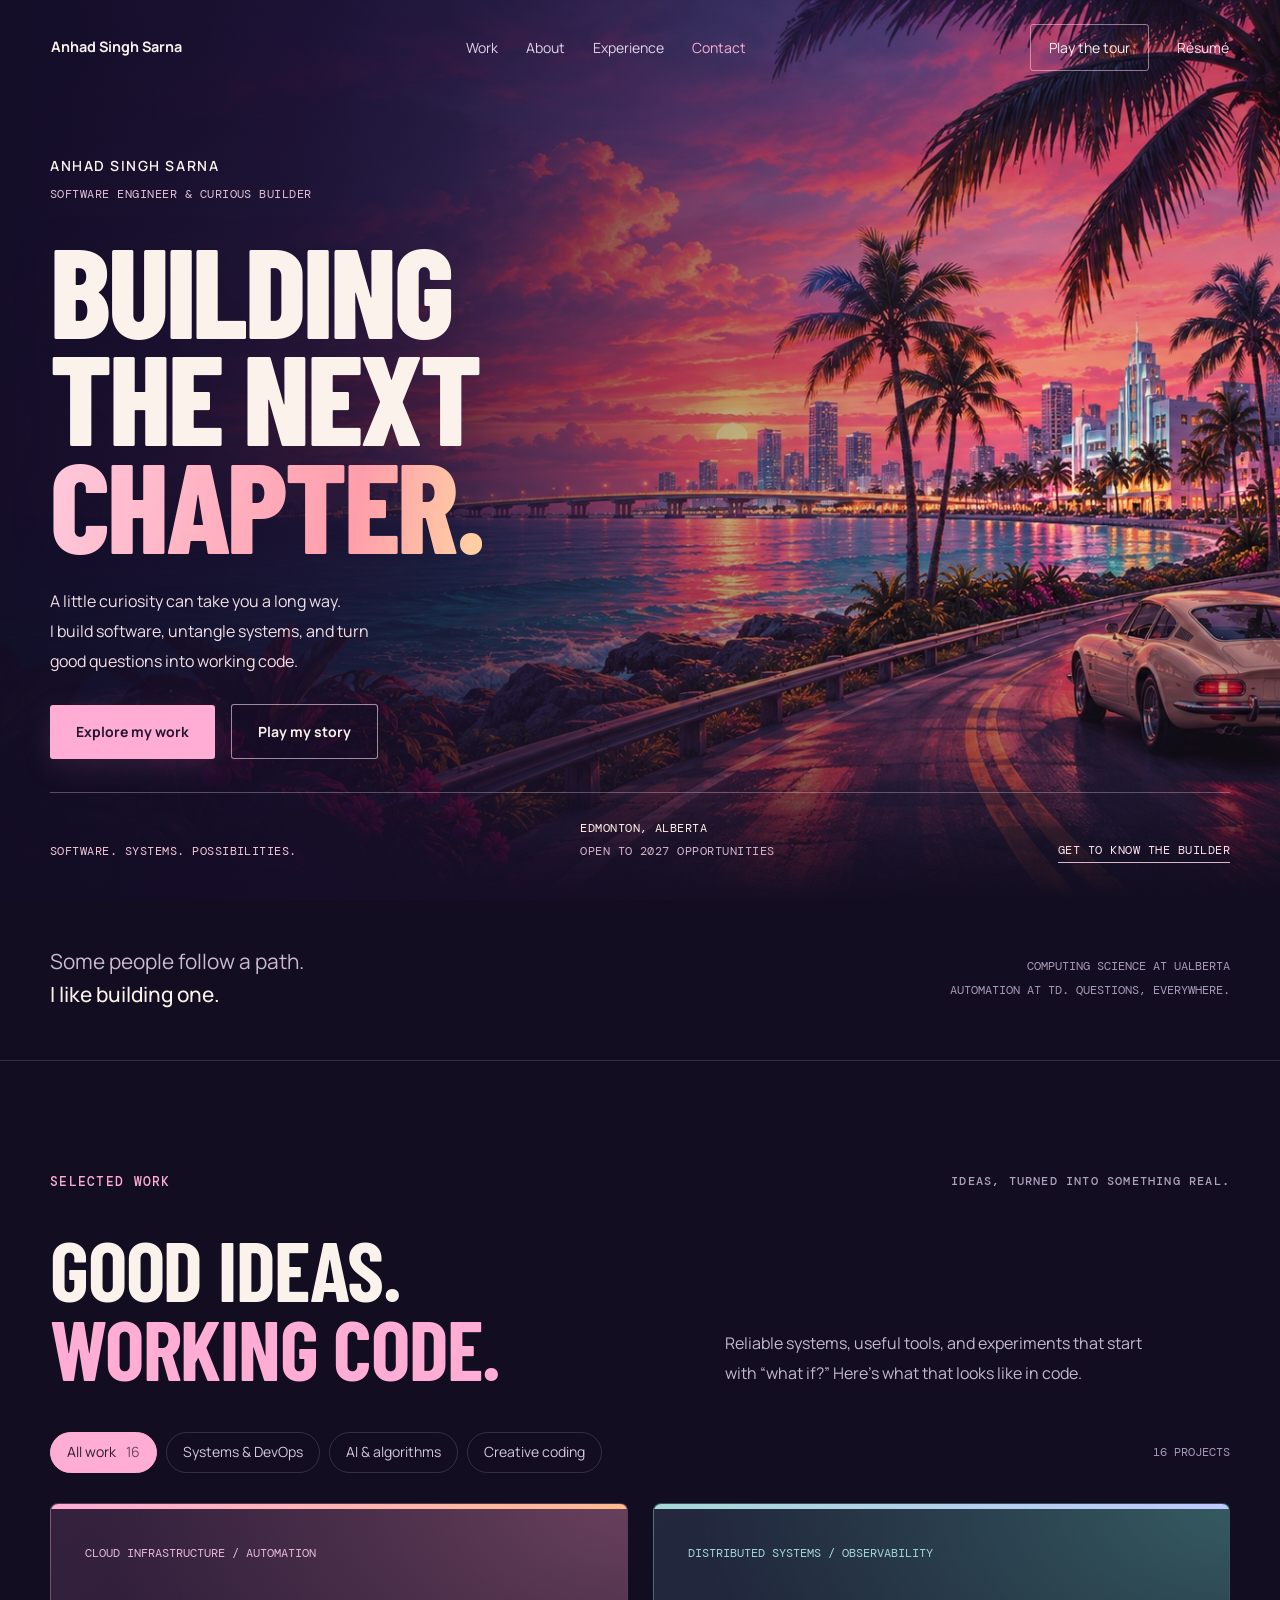
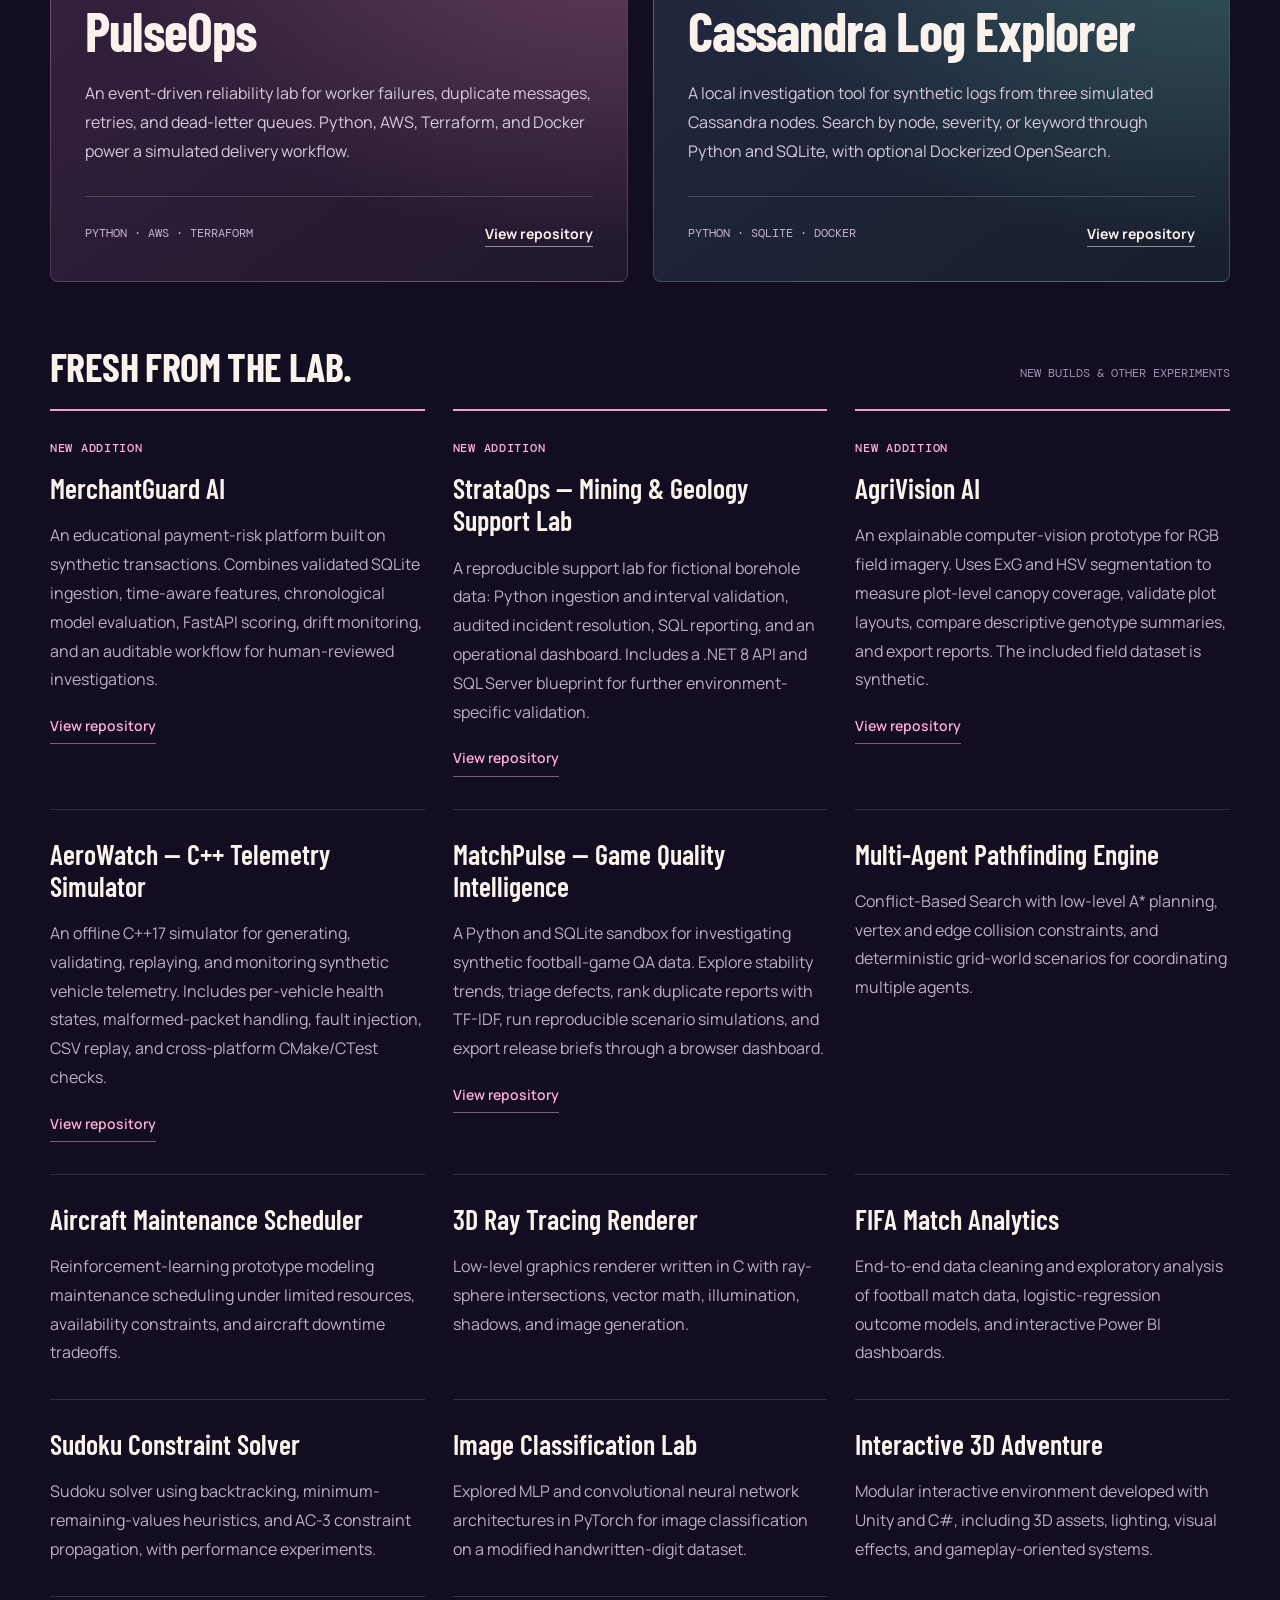
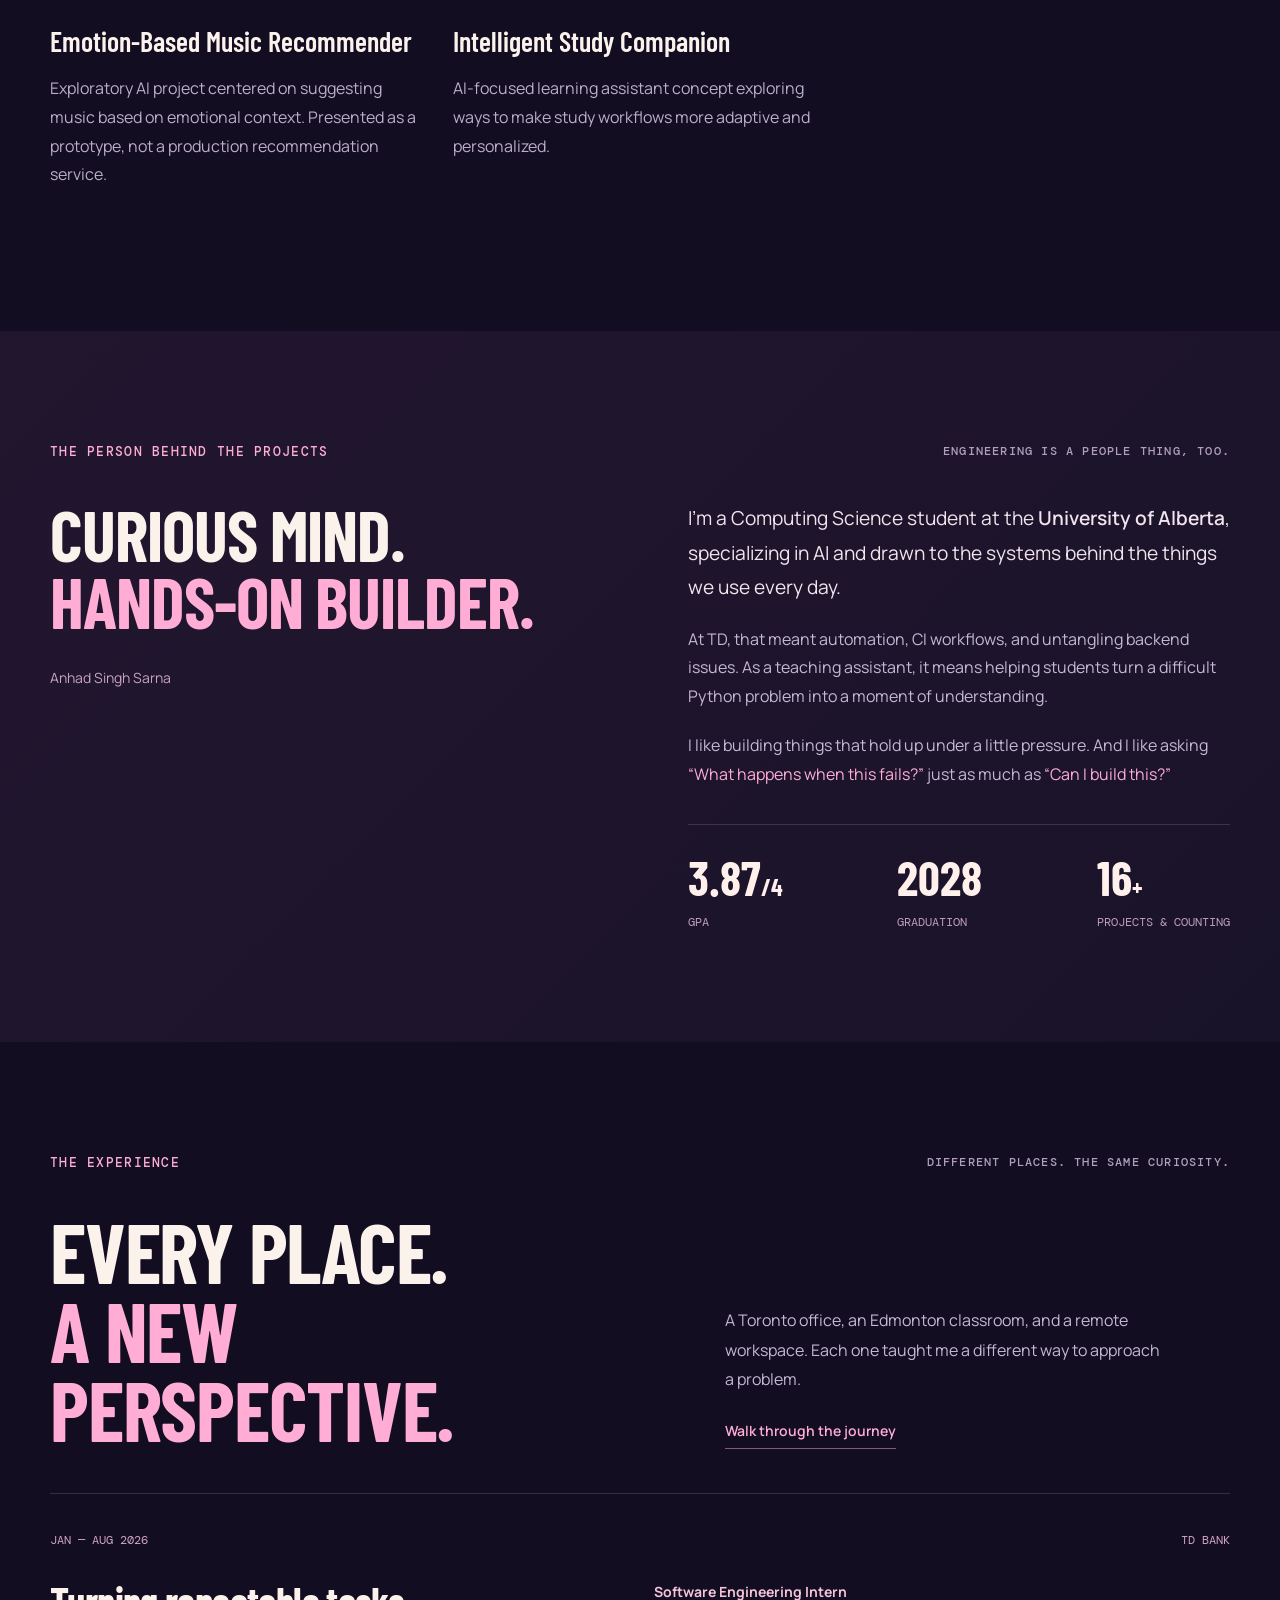
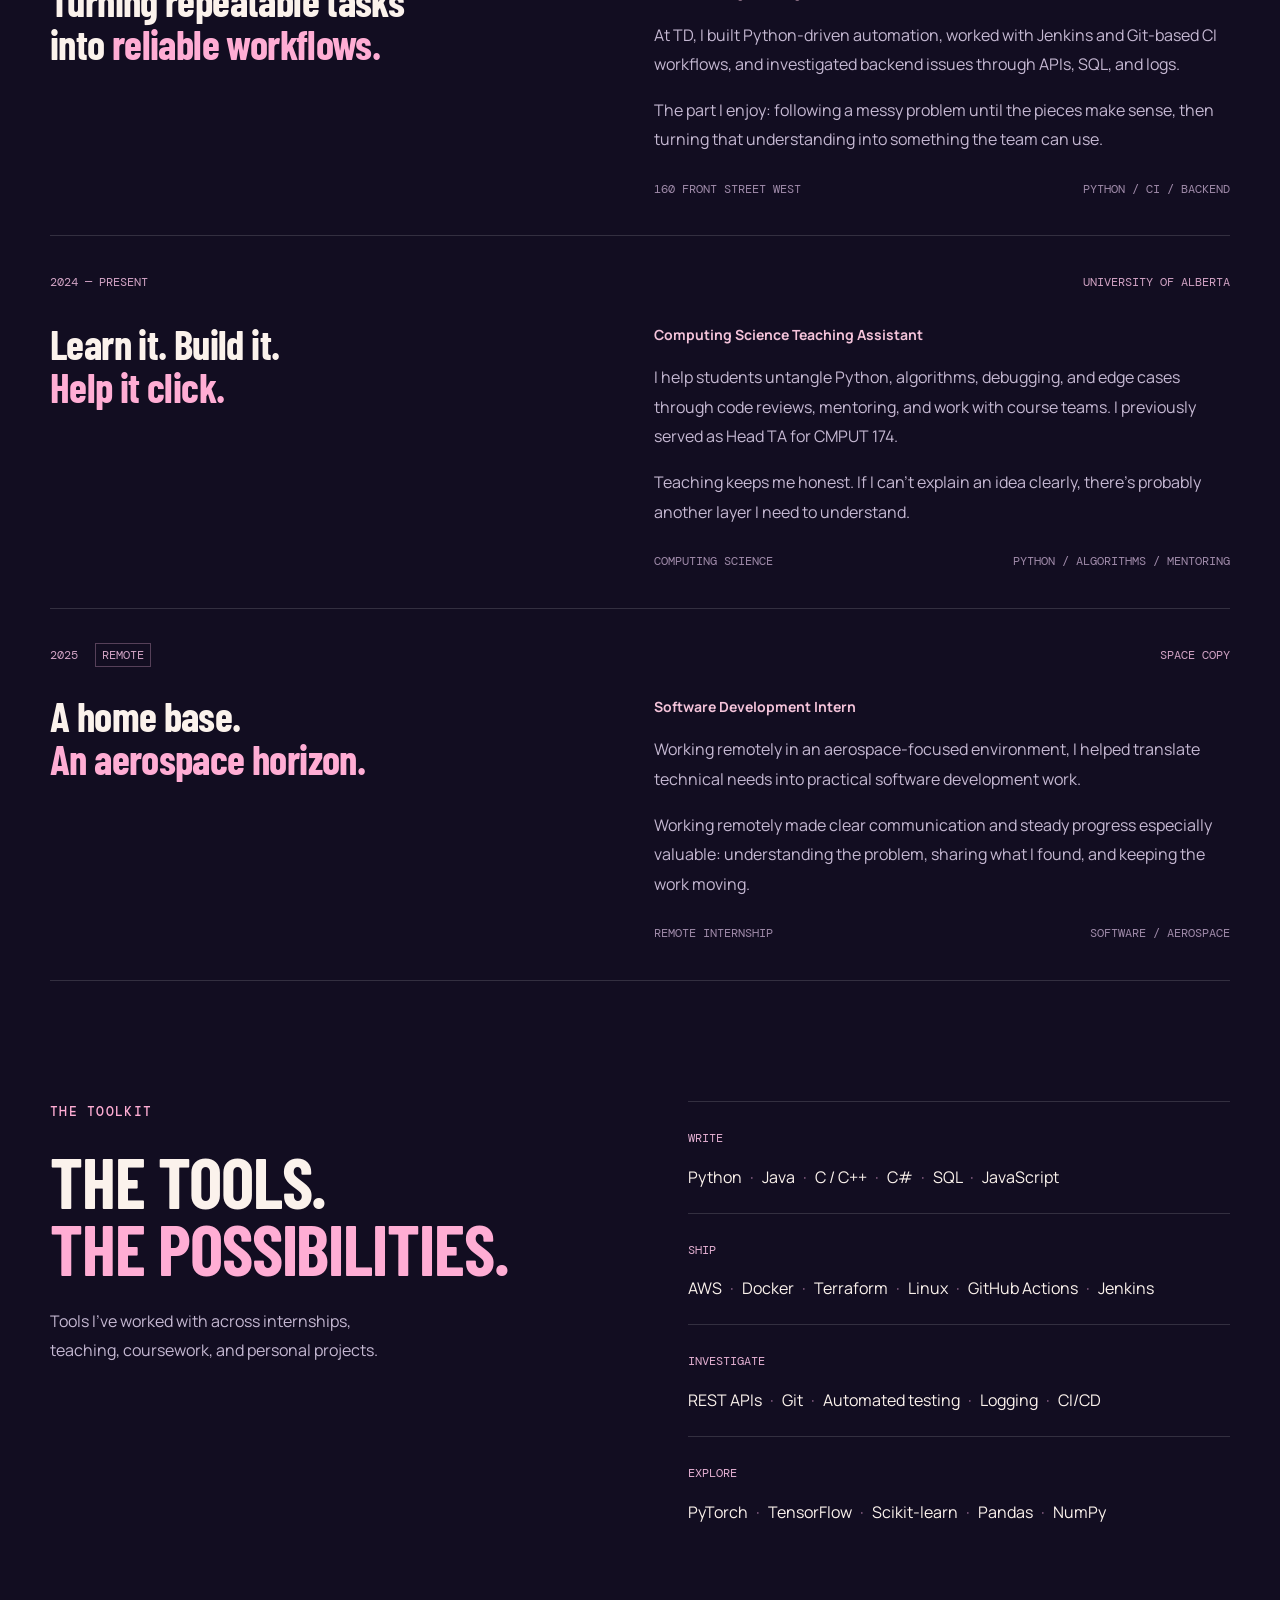
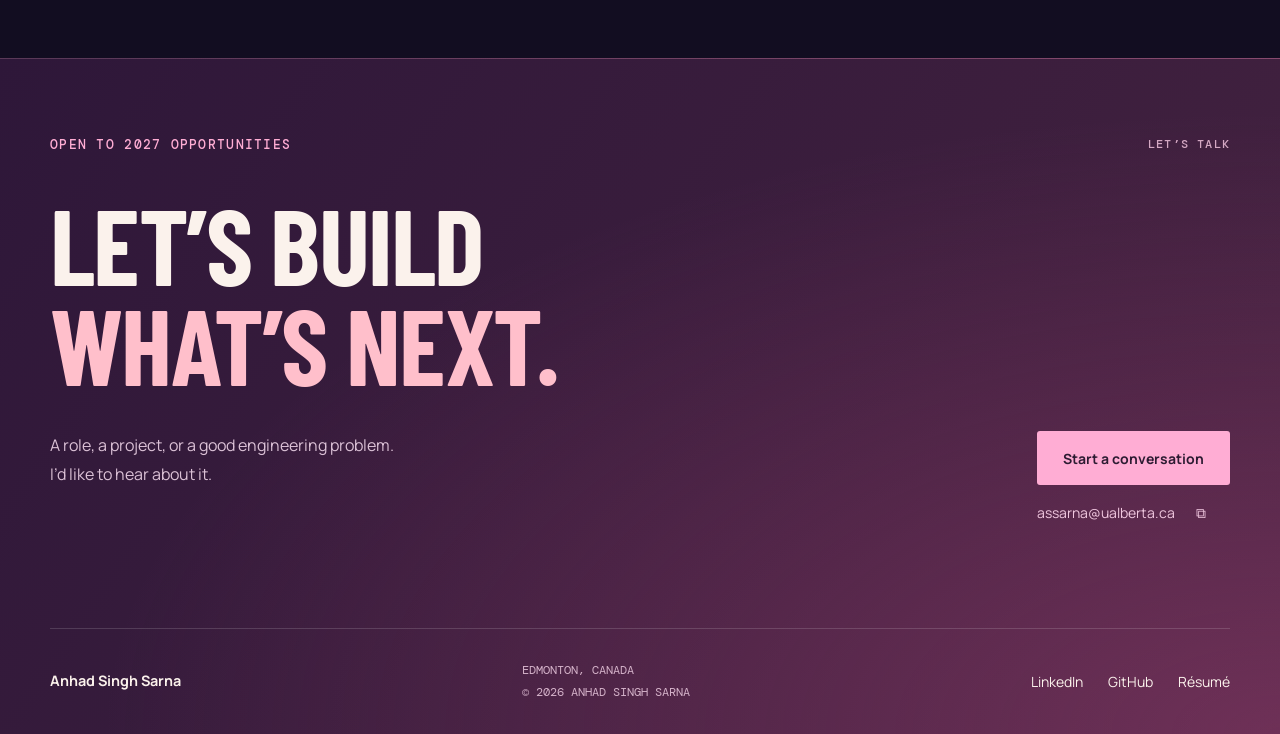
==== commit 3a57fed7: "Update graduation year to 2028" ====
--- a/index.html
+++ b/index.html
@@ -39,7 +39,7 @@
       <noscript><p>Explore the repositories for <a href="https://github.com/anhads3ngh/PulseOps-Cloud-Native-DevOps-Platform">PulseOps</a> and <a href="https://github.com/anhads3ngh/cassandra-log-explorer">Cassandra Log Explorer</a>.</p></noscript>
     </section>
 
-    <section class="section about-section" id="about" aria-labelledby="about-title"><div class="wrap"><div class="section-heading"><span class="eyebrow">THE PERSON BEHIND THE PROJECTS</span><span class="section-aside">ENGINEERING IS A PEOPLE THING, TOO.</span></div><div class="about-grid"><div><h2 id="about-title">CURIOUS MIND.<br><em>HANDS-ON BUILDER.</em></h2><p class="about-signature">Anhad Singh Sarna </p></div><div class="about-copy"><p class="lead">I’m a Computing Science student at the <strong>University of Alberta</strong>, specializing in AI and drawn to the systems behind the things we use every day.</p><p>At TD, that meant automation, CI workflows, and untangling backend issues. As a teaching assistant, it means helping students turn a difficult Python problem into a moment of understanding.</p><p>I like building things that hold up under a little pressure. And I like asking <em>“What happens when this fails?”</em> just as much as <em>“Can I build this?”</em></p><div class="about-stats"><div><strong>3.87<span>/4</span></strong><span>GPA</span></div><div><strong>2027</strong><span>GRADUATION</span></div><div><strong><span data-project-stat>16</span><span>+</span></strong><span>PROJECTS & COUNTING</span></div></div></div></div></div></section>
+    <section class="section about-section" id="about" aria-labelledby="about-title"><div class="wrap"><div class="section-heading"><span class="eyebrow">THE PERSON BEHIND THE PROJECTS</span><span class="section-aside">ENGINEERING IS A PEOPLE THING, TOO.</span></div><div class="about-grid"><div><h2 id="about-title">CURIOUS MIND.<br><em>HANDS-ON BUILDER.</em></h2><p class="about-signature">Anhad Singh Sarna </p></div><div class="about-copy"><p class="lead">I’m a Computing Science student at the <strong>University of Alberta</strong>, specializing in AI and drawn to the systems behind the things we use every day.</p><p>At TD, that meant automation, CI workflows, and untangling backend issues. As a teaching assistant, it means helping students turn a difficult Python problem into a moment of understanding.</p><p>I like building things that hold up under a little pressure. And I like asking <em>“What happens when this fails?”</em> just as much as <em>“Can I build this?”</em></p><div class="about-stats"><div><strong>3.87<span>/4</span></strong><span>GPA</span></div><div><strong>2028</strong><span>GRADUATION</span></div><div><strong><span data-project-stat>16</span><span>+</span></strong><span>PROJECTS & COUNTING</span></div></div></div></div></div></section>
 
     <section class="section experience wrap" id="experience" aria-labelledby="experience-title"><div class="section-heading"><span class="eyebrow">THE EXPERIENCE</span><span class="section-aside">DIFFERENT PLACES. THE SAME CURIOSITY.</span></div><div class="section-intro"><h2 id="experience-title">EVERY PLACE.<br><em>A NEW PERSPECTIVE.</em></h2><div><p>A Toronto office, an Edmonton classroom, and a remote workspace. Each one taught me a different way to approach a problem.</p><a class="text-link" href="game/?journey=experience&amp;v=21">Walk through the journey </a></div></div><div class="experience-cards">
       <article class="experience-card"><div class="experience-card-body"><div class="experience-meta"><span>JAN — AUG 2026</span><span>TD BANK</span></div><h3>Turning repeatable tasks<br>into <em>reliable workflows.</em></h3><p class="experience-role">Software Engineering Intern</p><p>At TD, I built Python-driven automation, worked with Jenkins and Git-based CI workflows, and investigated backend issues through APIs, SQL, and logs.</p><p>The part I enjoy: following a messy problem until the pieces make sense, then turning that understanding into something the team can use.</p><div class="experience-foot"><span>160 FRONT STREET WEST</span><span>PYTHON / CI / BACKEND</span></div></div></article>
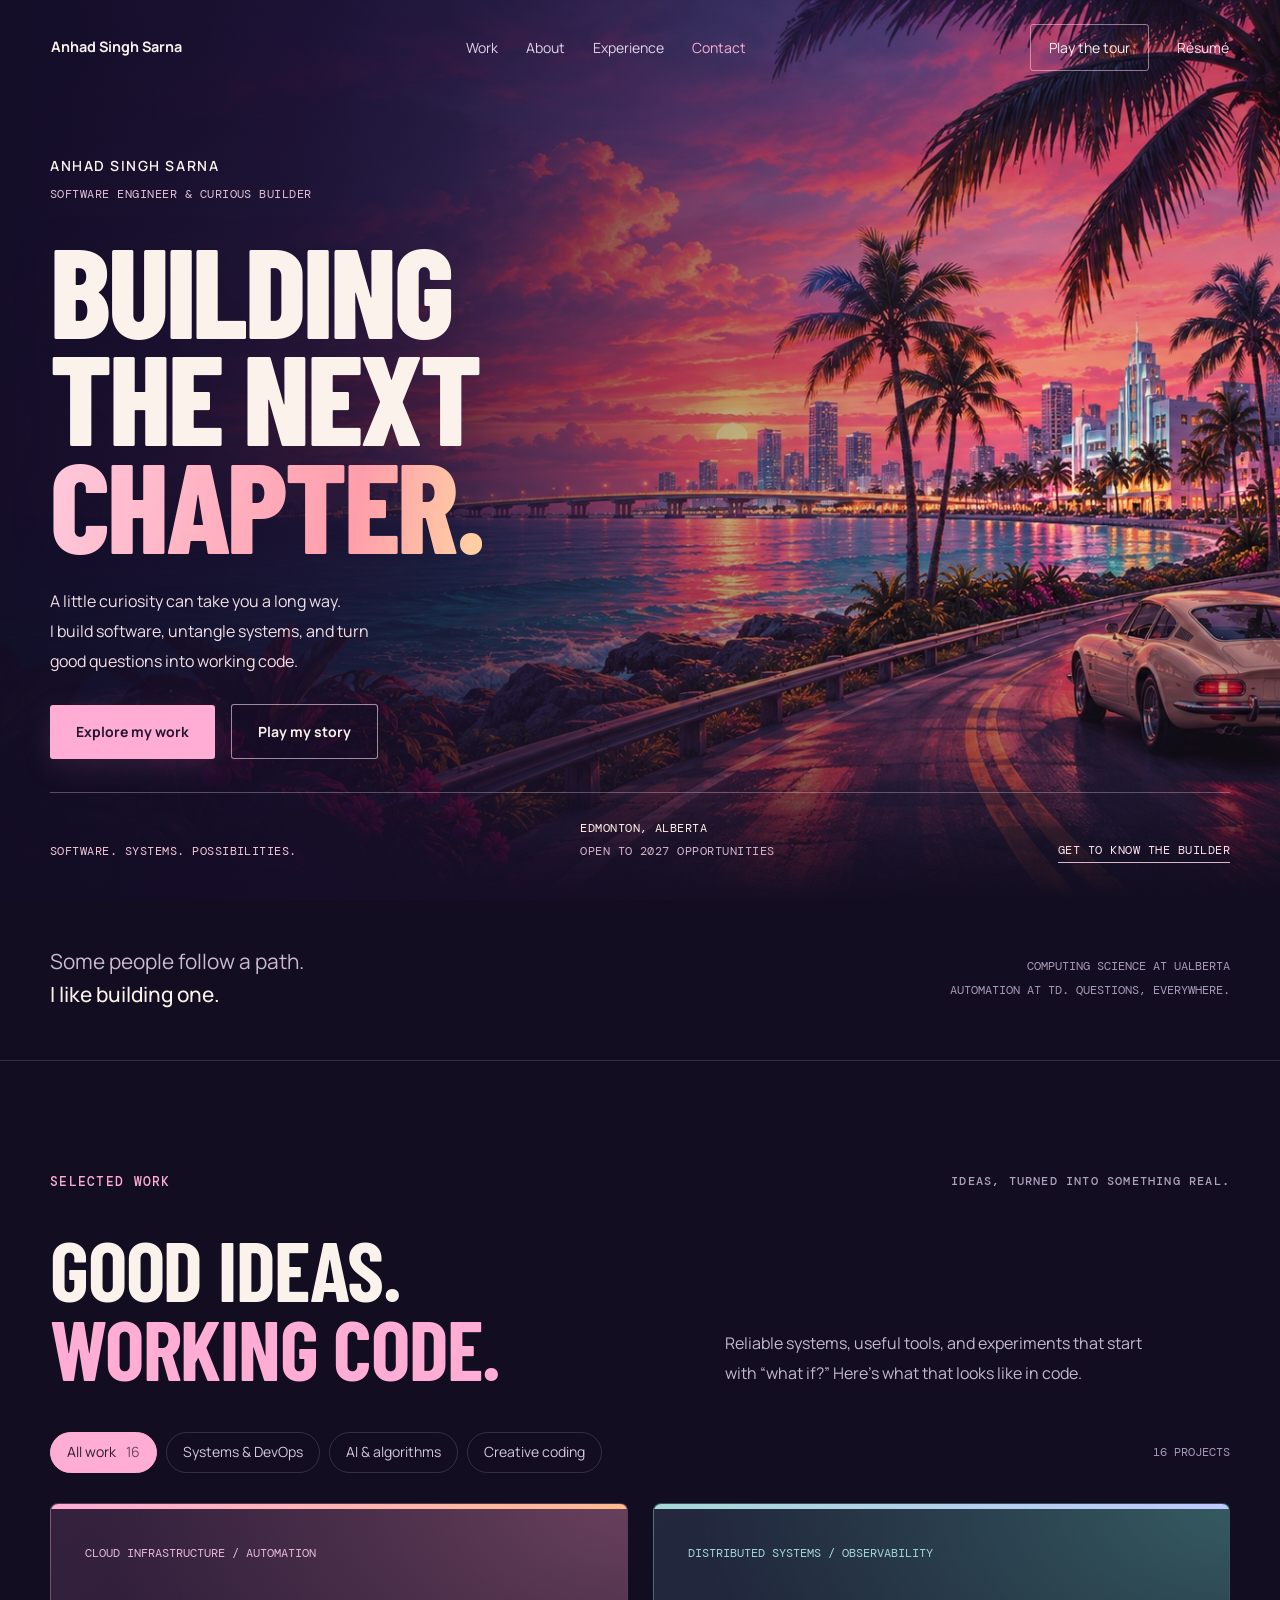
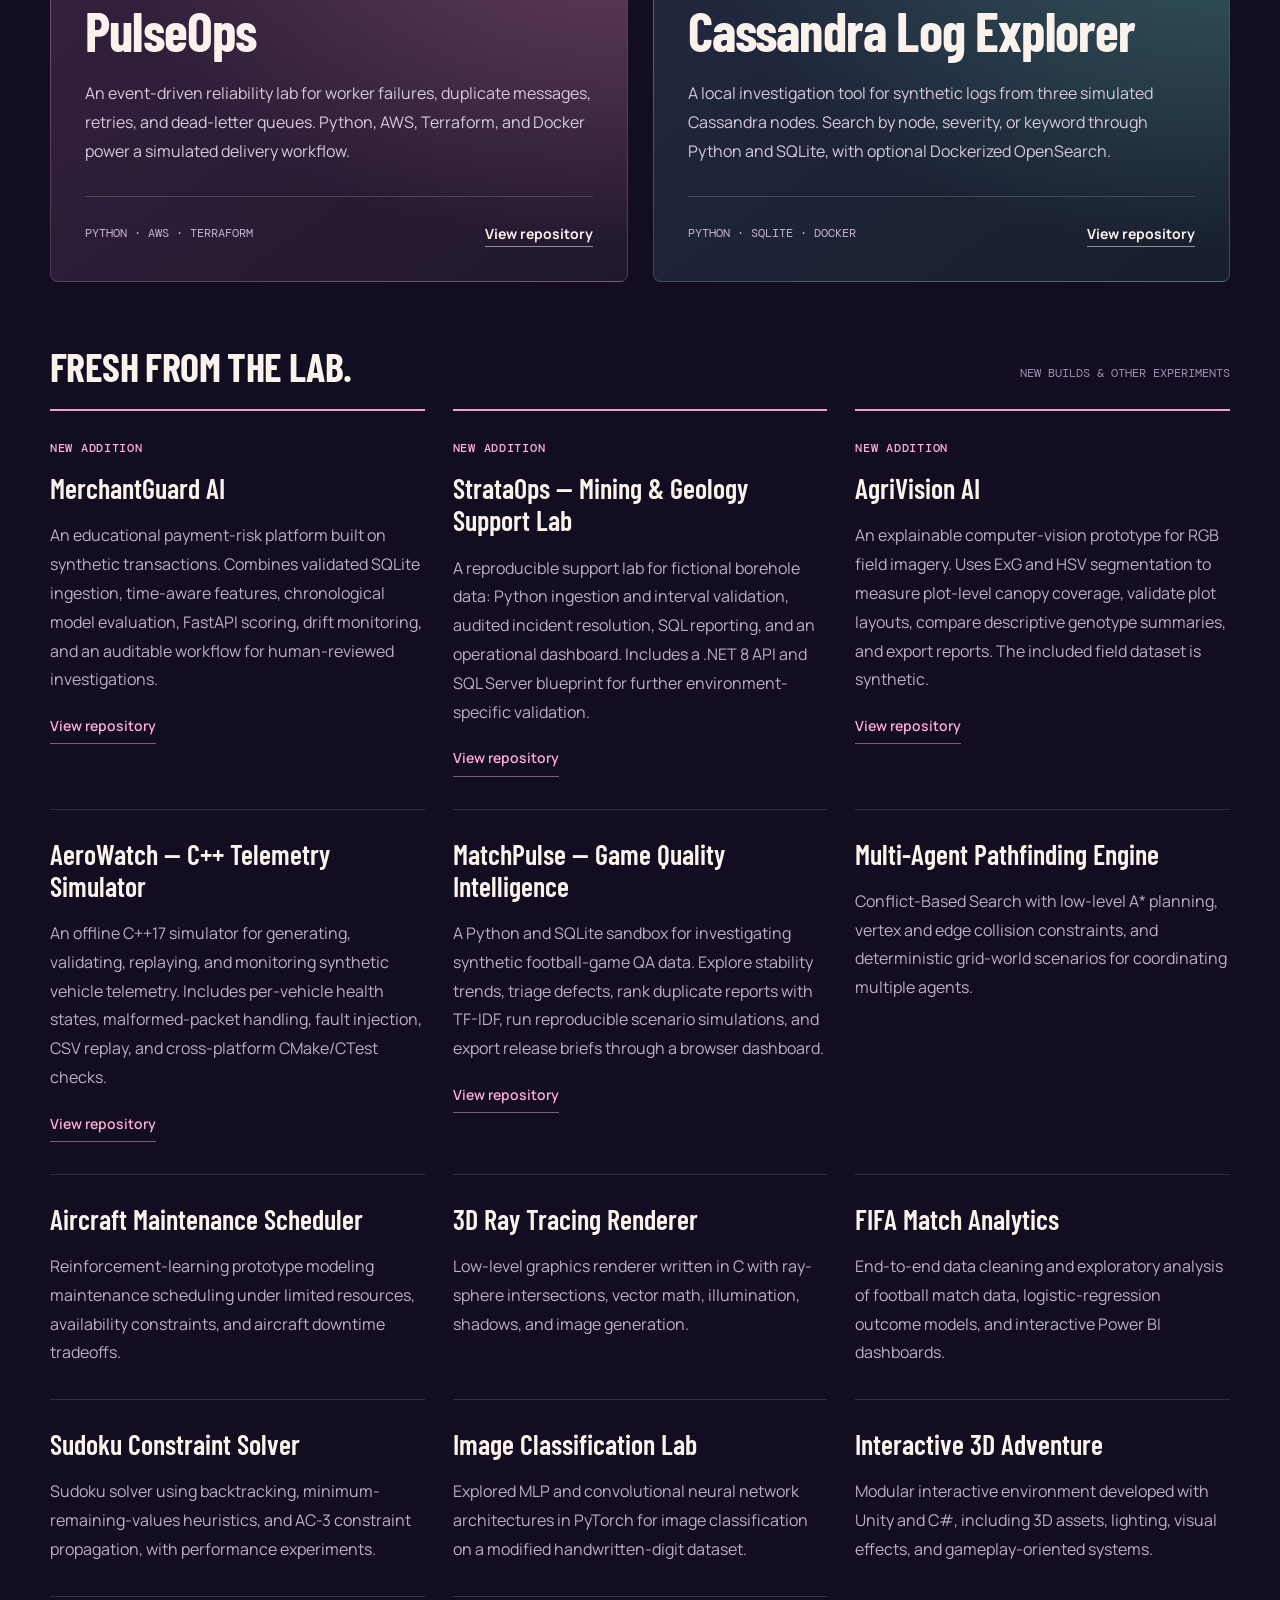
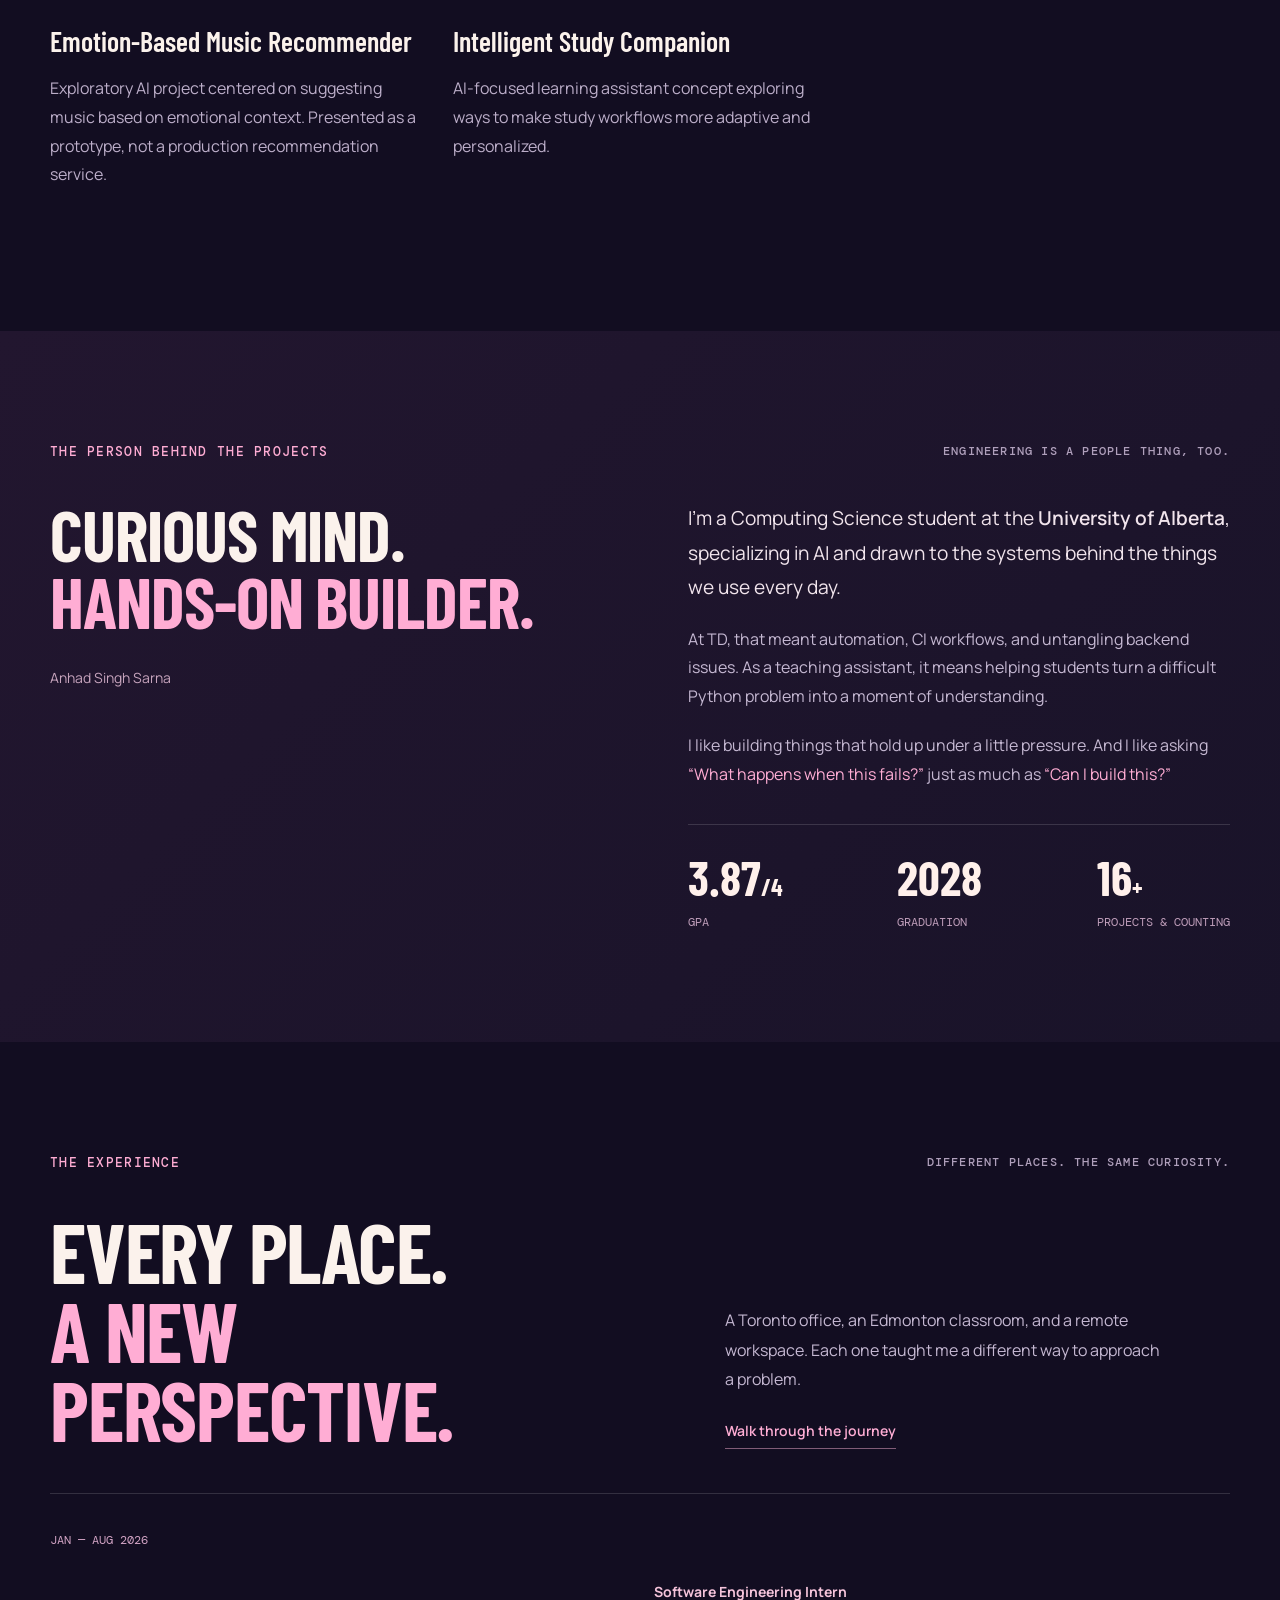
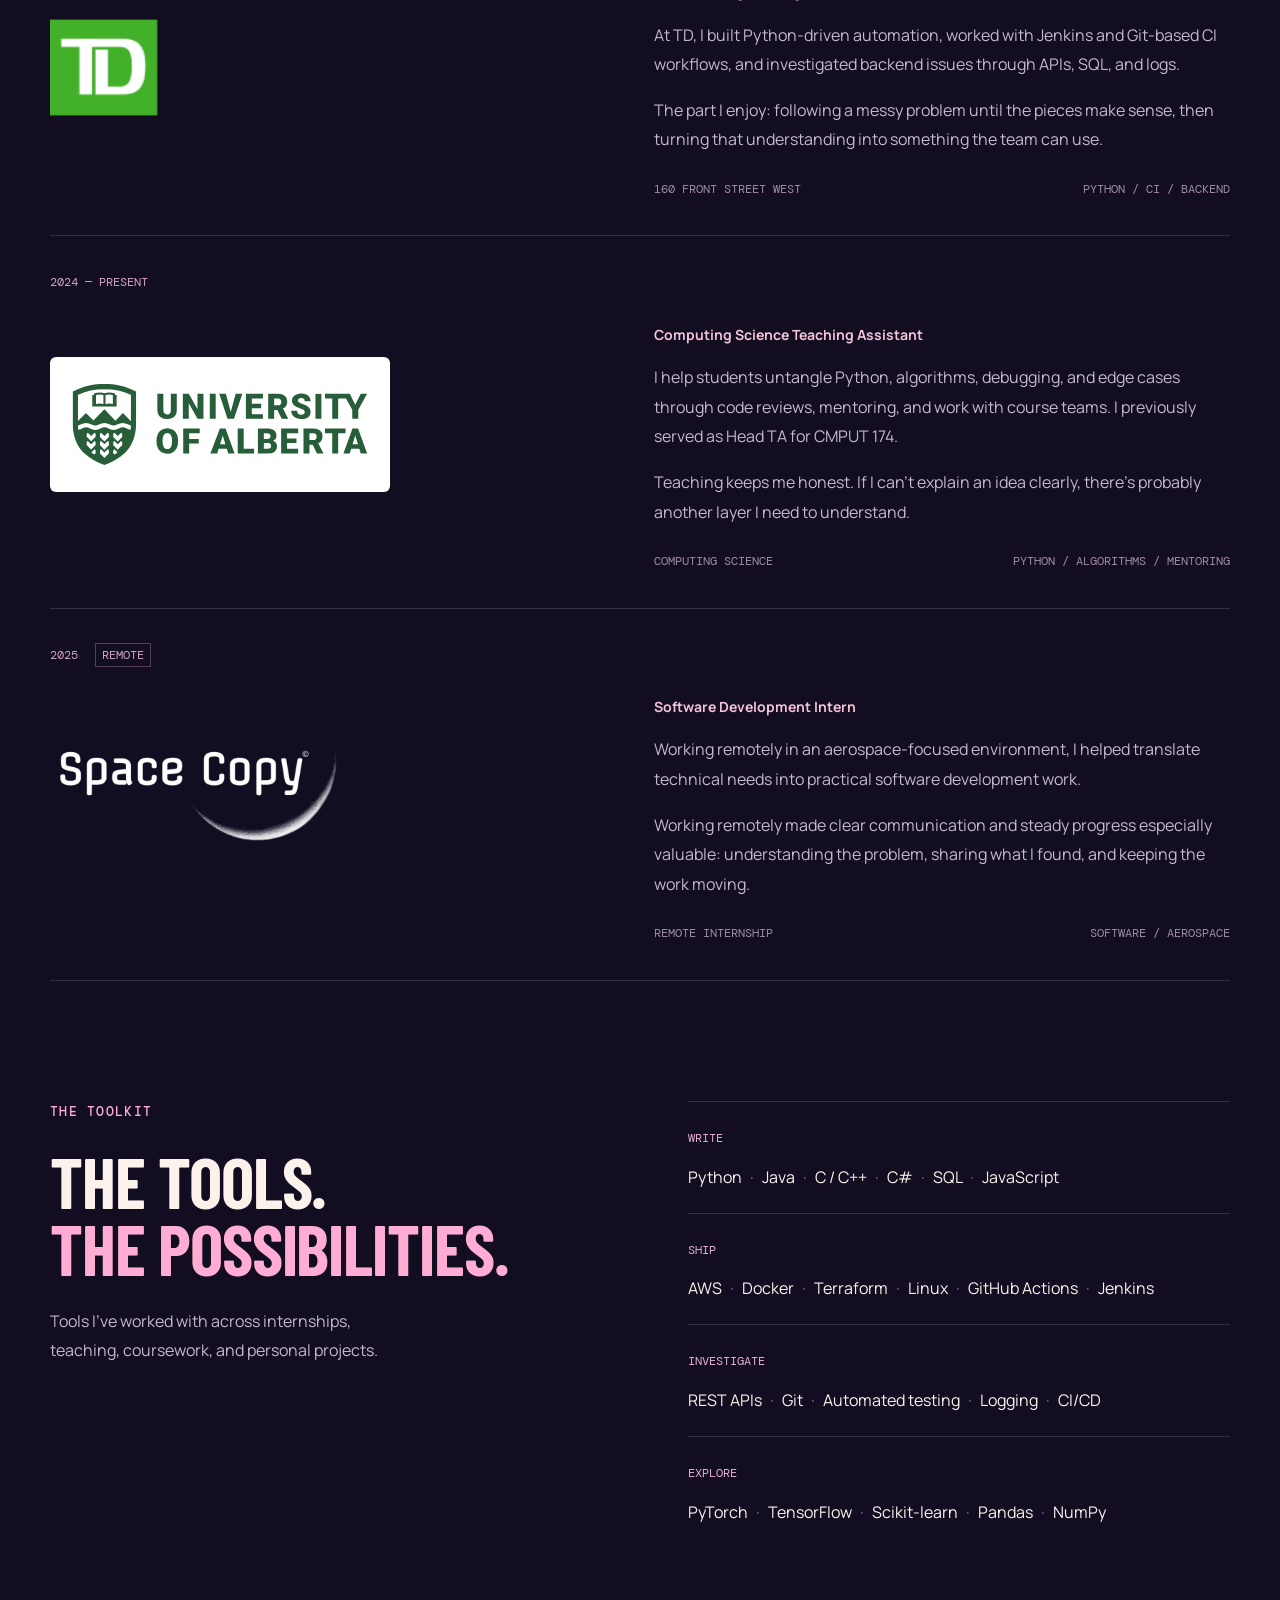
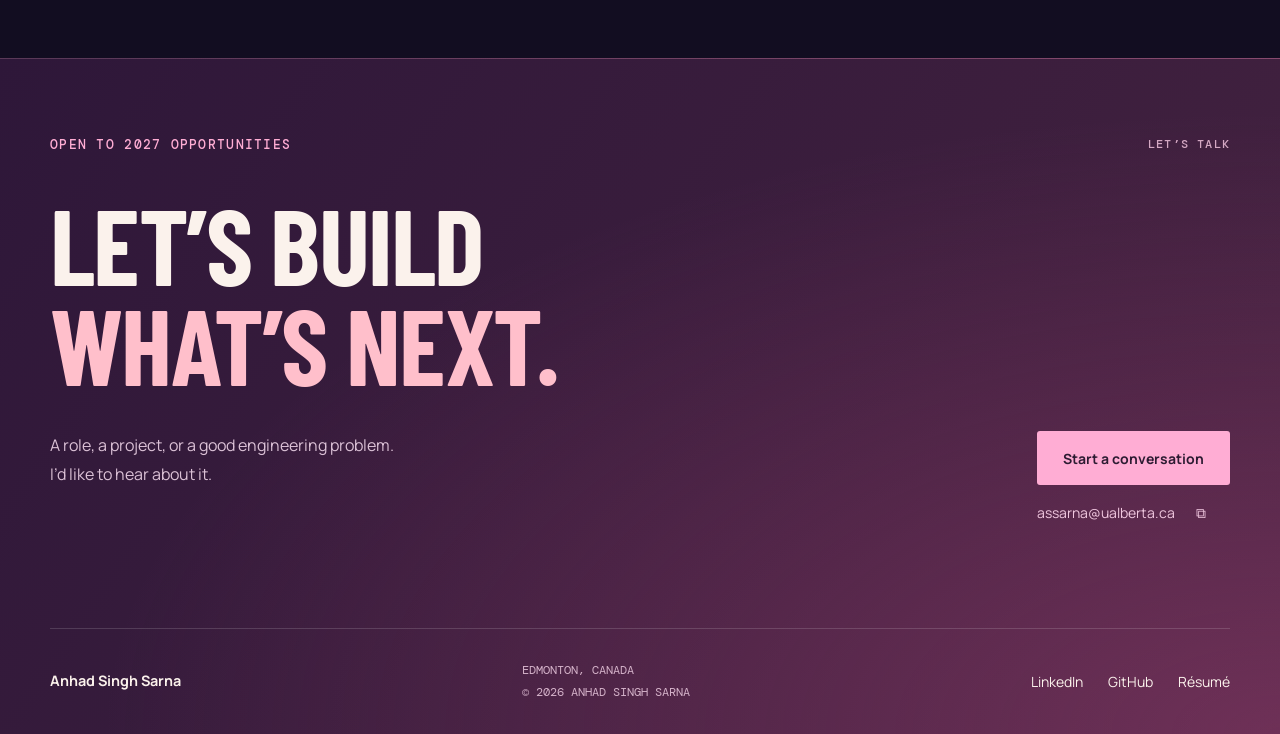
==== commit d5f22aa3: "Replace experience headlines with authentic organization logos" ====
--- a/index.html
+++ b/index.html
@@ -10,7 +10,7 @@
   <link rel="preconnect" href="https://fonts.googleapis.com">
   <link rel="preconnect" href="https://fonts.gstatic.com" crossorigin>
   <link href="https://fonts.googleapis.com/css2?family=Barlow+Condensed:wght@600;700;800;900&family=DM+Mono:wght@400;500&family=Manrope:wght@400;500;600;700;800&display=swap" rel="stylesheet">
-  <link rel="stylesheet" href="styles.css?v=sunset21">
+  <link rel="stylesheet" href="styles.css?v=logos23">
   <script src="projects-data.js?v=21" defer></script>
   <script src="script.js?v=sunset21" defer></script>
 </head>
@@ -42,9 +42,9 @@
     <section class="section about-section" id="about" aria-labelledby="about-title"><div class="wrap"><div class="section-heading"><span class="eyebrow">THE PERSON BEHIND THE PROJECTS</span><span class="section-aside">ENGINEERING IS A PEOPLE THING, TOO.</span></div><div class="about-grid"><div><h2 id="about-title">CURIOUS MIND.<br><em>HANDS-ON BUILDER.</em></h2><p class="about-signature">Anhad Singh Sarna </p></div><div class="about-copy"><p class="lead">I’m a Computing Science student at the <strong>University of Alberta</strong>, specializing in AI and drawn to the systems behind the things we use every day.</p><p>At TD, that meant automation, CI workflows, and untangling backend issues. As a teaching assistant, it means helping students turn a difficult Python problem into a moment of understanding.</p><p>I like building things that hold up under a little pressure. And I like asking <em>“What happens when this fails?”</em> just as much as <em>“Can I build this?”</em></p><div class="about-stats"><div><strong>3.87<span>/4</span></strong><span>GPA</span></div><div><strong>2028</strong><span>GRADUATION</span></div><div><strong><span data-project-stat>16</span><span>+</span></strong><span>PROJECTS & COUNTING</span></div></div></div></div></div></section>
 
     <section class="section experience wrap" id="experience" aria-labelledby="experience-title"><div class="section-heading"><span class="eyebrow">THE EXPERIENCE</span><span class="section-aside">DIFFERENT PLACES. THE SAME CURIOSITY.</span></div><div class="section-intro"><h2 id="experience-title">EVERY PLACE.<br><em>A NEW PERSPECTIVE.</em></h2><div><p>A Toronto office, an Edmonton classroom, and a remote workspace. Each one taught me a different way to approach a problem.</p><a class="text-link" href="game/?journey=experience&amp;v=21">Walk through the journey </a></div></div><div class="experience-cards">
-      <article class="experience-card"><div class="experience-card-body"><div class="experience-meta"><span>JAN — AUG 2026</span><span>TD BANK</span></div><h3>Turning repeatable tasks<br>into <em>reliable workflows.</em></h3><p class="experience-role">Software Engineering Intern</p><p>At TD, I built Python-driven automation, worked with Jenkins and Git-based CI workflows, and investigated backend issues through APIs, SQL, and logs.</p><p>The part I enjoy: following a messy problem until the pieces make sense, then turning that understanding into something the team can use.</p><div class="experience-foot"><span>160 FRONT STREET WEST</span><span>PYTHON / CI / BACKEND</span></div></div></article>
-      <article class="experience-card"><div class="experience-card-body"><div class="experience-meta"><span>2024 — PRESENT</span><span>UNIVERSITY OF ALBERTA</span></div><h3>Learn it. Build it.<br><em>Help it click.</em></h3><p class="experience-role">Computing Science Teaching Assistant</p><p>I help students untangle Python, algorithms, debugging, and edge cases through code reviews, mentoring, and work with course teams. I previously served as Head TA for CMPUT 174.</p><p>Teaching keeps me honest. If I can’t explain an idea clearly, there’s probably another layer I need to understand.</p><div class="experience-foot"><span>COMPUTING SCIENCE</span><span>PYTHON / ALGORITHMS / MENTORING</span></div></div></article>
-      <article class="experience-card"><div class="experience-card-body"><div class="experience-meta"><span>2025 <b class="remote-badge">REMOTE</b></span><span>SPACE COPY</span></div><h3>A home base.<br><em>An aerospace horizon.</em></h3><p class="experience-role">Software Development Intern</p><p>Working remotely in an aerospace-focused environment, I helped translate technical needs into practical software development work.</p><p>Working remotely made clear communication and steady progress especially valuable: understanding the problem, sharing what I found, and keeping the work moving.</p><div class="experience-foot"><span>REMOTE INTERNSHIP</span><span>SOFTWARE / AEROSPACE</span></div></div></article>
+      <article class="experience-card"><div class="experience-card-body"><div class="experience-meta"><span>JAN — AUG 2026</span></div><h3 class="experience-logo experience-logo-td"><img src="assets/logos/td-bank.png" alt="TD Bank" width="90" height="96" loading="lazy" decoding="async"></h3><p class="experience-role">Software Engineering Intern</p><p>At TD, I built Python-driven automation, worked with Jenkins and Git-based CI workflows, and investigated backend issues through APIs, SQL, and logs.</p><p>The part I enjoy: following a messy problem until the pieces make sense, then turning that understanding into something the team can use.</p><div class="experience-foot"><span>160 FRONT STREET WEST</span><span>PYTHON / CI / BACKEND</span></div></div></article>
+      <article class="experience-card"><div class="experience-card-body"><div class="experience-meta"><span>2024 — PRESENT</span></div><h3 class="experience-logo experience-logo-university"><img src="assets/logos/university-of-alberta.svg" alt="University of Alberta" width="608" height="165" loading="lazy" decoding="async"></h3><p class="experience-role">Computing Science Teaching Assistant</p><p>I help students untangle Python, algorithms, debugging, and edge cases through code reviews, mentoring, and work with course teams. I previously served as Head TA for CMPUT 174.</p><p>Teaching keeps me honest. If I can’t explain an idea clearly, there’s probably another layer I need to understand.</p><div class="experience-foot"><span>COMPUTING SCIENCE</span><span>PYTHON / ALGORITHMS / MENTORING</span></div></div></article>
+      <article class="experience-card"><div class="experience-card-body"><div class="experience-meta"><span>2025 <b class="remote-badge">REMOTE</b></span></div><h3 class="experience-logo experience-logo-spacecopy"><img src="assets/logos/space-copy.webp" alt="Space Copy" width="838" height="304" loading="lazy" decoding="async"></h3><p class="experience-role">Software Development Intern</p><p>Working remotely in an aerospace-focused environment, I helped translate technical needs into practical software development work.</p><p>Working remotely made clear communication and steady progress especially valuable: understanding the problem, sharing what I found, and keeping the work moving.</p><div class="experience-foot"><span>REMOTE INTERNSHIP</span><span>SOFTWARE / AEROSPACE</span></div></div></article>
     </div></section>
 
     <section class="section toolkit-section" aria-labelledby="toolkit-title"><div class="wrap toolkit-layout"><div><p class="eyebrow">THE TOOLKIT</p><h2 id="toolkit-title">THE TOOLS.<br><em>THE POSSIBILITIES.</em></h2><p class="toolkit-note">Tools I’ve worked with across internships, teaching, coursework, and personal projects.</p></div><div class="tool-list"><div><span>WRITE</span><p>Python <i>·</i> Java <i>·</i> C / C++ <i>·</i> C# <i>·</i> SQL <i>·</i> JavaScript</p></div><div><span>SHIP</span><p>AWS <i>·</i> Docker <i>·</i> Terraform <i>·</i> Linux <i>·</i> GitHub Actions <i>·</i> Jenkins</p></div><div><span>INVESTIGATE</span><p>REST APIs <i>·</i> Git <i>·</i> Automated testing <i>·</i> Logging <i>·</i> CI/CD</p></div><div><span>EXPLORE</span><p>PyTorch <i>·</i> TensorFlow <i>·</i> Scikit-learn <i>·</i> Pandas <i>·</i> NumPy</p></div></div></div></section>
--- a/styles.css
+++ b/styles.css
@@ -1,2 +1,5 @@
 :root{--ink:#fbf2ec;--muted:#c5b8d2;--paper:#120d21;--panel:#21172f;--line:#ffffff24;--pink:#ffadd4;--peach:#ffba8e;--mint:#94e1d1;--sans:'Manrope',sans-serif;--display:'Barlow Condensed',Impact,sans-serif;--mono:'DM Mono',monospace}*{box-sizing:border-box}html{scroll-behavior:smooth;scroll-padding-top:110px}body{margin:0;background:var(--paper);color:var(--ink);font:1rem/1.8 var(--sans);-webkit-font-smoothing:antialiased}a{color:inherit;text-decoration:none}button{font:inherit;color:inherit;cursor:pointer;background:none;border:0}a,button{-webkit-tap-highlight-color:transparent}button:focus-visible,a:focus-visible{outline:2px solid var(--pink);outline-offset:6px}::selection{background:#ffb4d3;color:#21152d}[hidden]{display:none!important}h1,h2,h3,p{margin:0}h1,h2,h3{font-family:var(--display);font-weight:700;line-height:.95;letter-spacing:-.015em}h2{font-size:clamp(3.5rem,6.5vw,6rem)}h3{font-size:2.75rem}em{font-style:normal;color:var(--pink)}p+p{margin-top:20px}.wrap{width:min(1240px,calc(100% - 100px));margin:auto}.eyebrow,.section-aside{font:500 .8rem/1.7 var(--mono);letter-spacing:.1em}.eyebrow{color:var(--pink)}.section-aside{color:#b0a0bc;font-size:.75rem}.skip-link{position:fixed;left:25px;top:-100px;background:var(--pink);color:var(--paper);padding:12px 20px;z-index:100}.skip-link:focus{top:10px}.scroll-progress{position:fixed;left:0;right:0;top:0;height:3px;background:linear-gradient(90deg,var(--pink),var(--peach));transform-origin:left;z-index:101}.header{position:fixed;top:0;left:0;right:0;z-index:30;padding:0 4%;height:96px;display:flex;align-items:center;justify-content:space-between;gap:25px;transition:background .2s,border-color .2s;border-bottom:1px solid transparent}.header.scrolled{background:#120d21f5;border-color:var(--line)}.brand{font:700 .9rem/1.4 var(--sans);white-space:nowrap}.desktop-nav,.header-actions{display:flex;align-items:center;gap:28px}.desktop-nav a,.header-actions a{font-size:.875rem}.desktop-nav a{color:#e3d4e9}.desktop-nav a:hover,.desktop-nav a.active{color:var(--pink)}.nav-play{padding:10px 18px;border:1px solid #ffd2eb88;border-radius:3px}.nav-play:hover{background:var(--pink);color:var(--paper)}.resume-link{color:#f5ddea}.menu-toggle{display:none;width:34px;height:38px}.menu-toggle span{display:block;width:24px;height:2px;background:var(--ink);margin:6px auto}.mobile-nav{position:absolute;left:0;right:0;top:95px;padding:24px 6%;background:#1c132b;border-bottom:1px solid var(--line)}.mobile-nav a{display:block;padding:13px 0;border-bottom:1px solid var(--line);font-size:1rem}.hero{position:relative;isolation:isolate;height:100svh;min-height:900px;max-height:1120px;overflow:hidden;background:linear-gradient(120deg,#251034,#714063,#fe9e98)}.hero-backdrop{position:absolute;inset:0;width:100%;height:100%;object-fit:cover;object-position:center;z-index:-3}.hero-shade{position:absolute;inset:0;z-index:-2;background:linear-gradient(90deg,#120c25ec 0%,#170d2ac7 24%,#1d102a4d 53%,#1d102a00 80%),linear-gradient(0deg,#120d21 0%,#120d2166 14%,transparent 44%,#150e2544 100%)}.hero-content{padding-top:155px}.hero-intro{font:600 .875rem/1.6 var(--sans);letter-spacing:.11em}.hero-intro span{display:block;font:400 .75rem/1.7 var(--mono);color:#e3bfd6;letter-spacing:.04em;margin-top:7px}.hero h1{font:800 clamp(6.5rem,10vw,9.8rem)/.84 var(--display);letter-spacing:-.025em;margin-top:30px;max-width:650px;filter:drop-shadow(0 5px 18px #140c2544)}.hero h1 em{background:linear-gradient(100deg,#ffc9dc,#ff9eab 70%,#ffd4a2);-webkit-background-clip:text;background-clip:text;color:transparent}.hero-description{font-size:1rem;line-height:1.85;color:#f2dfe8;margin-top:30px;max-width:450px}.hero-actions{display:flex;align-items:center;gap:16px;margin-top:28px}.button{display:inline-flex;align-items:center;justify-content:center;min-height:54px;padding:14px 26px;border-radius:3px;font-weight:700;font-size:.875rem;transition:transform .2s,background .2s}.button:hover{transform:translateY(-3px)}.button-primary{background:var(--pink);color:#23152d;box-shadow:0 7px 30px #f984be22}.button-primary:hover{background:#ffc6e1}.button-outline{border:1px solid #f9e1ec99;background:#180c2922;color:var(--ink)}.button-outline:hover{background:#ffffff14}.hero-footer{position:absolute;left:0;right:0;bottom:37px;display:flex;align-items:end;justify-content:space-between;gap:30px;border-top:1px solid #ffdeed4d;padding-top:24px;font:400 .75rem/1.9 var(--mono);letter-spacing:.04em}.hero-footer>span{color:#f5c4d7}.hero-footer p{font-size:.75rem;color:#fff0ea}.hero-footer p span{display:block;color:#d7b3cc}.hero-footer a{font-size:.75rem;letter-spacing:.04em;color:#ffe0ee;border-bottom:1px solid #dab5ce}.intro-strip{border-bottom:1px solid var(--line);background:#120d21}.intro-strip>.wrap{padding:45px 0 48px;display:flex;justify-content:space-between;align-items:center;gap:40px}.intro-strip p{font-size:1.3rem;line-height:1.6;color:#cbbad2}.intro-strip strong{color:var(--ink);font-weight:500}.intro-strip span{font:400 .75rem/2 var(--mono);color:#ab99b9;text-align:right}.section{padding:110px 0}.section-heading{display:flex;justify-content:space-between;gap:30px;margin-bottom:38px}.section-intro{display:grid;grid-template-columns:1.15fr 1fr;align-items:end;gap:95px;margin-bottom:44px}.section-intro>p,.section-intro>div>p{max-width:440px;font-size:1rem;line-height:1.85;color:var(--muted)}.section-intro .text-link{margin-top:18px}.text-link{display:inline-block;color:var(--pink);border-bottom:1px solid #ffb6d877;font-weight:600;font-size:.875rem;padding:5px 0}.text-link:hover{color:#ffe7f2}.work-toolbar{display:flex;justify-content:space-between;align-items:center;gap:20px;margin-bottom:30px}.filters{display:flex;flex-wrap:wrap;gap:9px}.filter{border:1px solid var(--line);padding:10px 16px;border-radius:30px;font-size:.875rem;line-height:1.3;color:#d7c6df}.filter.active{background:var(--pink);border-color:var(--pink);color:#2d1c33}.filter span{margin-left:7px;opacity:.7}#filter-count{font:400 .75rem var(--mono);white-space:nowrap;color:#aa98b8}.projects-grid{display:grid;grid-template-columns:1fr 1fr;gap:25px}.featured-project{position:relative;border:1px solid #e8acda36;border-radius:8px;background:radial-gradient(ellipse at 100% 0%,#68405c 0,transparent 65%),linear-gradient(145deg,#35213e,#20182e);overflow:hidden}.featured-project:nth-child(2){background:radial-gradient(ellipse at 100% 0%,#355a61 0,transparent 65%),linear-gradient(145deg,#23283f,#171f2e);border-color:#9dceca40}.featured-project:before{content:'';display:block;height:5px;background:linear-gradient(90deg,var(--pink),var(--peach))}.featured-project:nth-child(2):before{background:linear-gradient(90deg,#a4d9d7,#bfc9ff)}.project-body{padding:34px}.project-label{font:400 .75rem/1.8 var(--mono);color:#e5b8d8;margin-bottom:40px}.featured-project:nth-child(2) .project-label{color:#9fd8da}.project-headline h3{font-size:3.4rem;line-height:.98;font-weight:700}.project-body>p:not(.project-label){font-size:1rem;line-height:1.8;color:#d7cadd;margin-top:22px}.project-tags{border-top:1px solid #ffffff26;padding-top:24px;margin-top:30px;display:flex;justify-content:space-between;align-items:center;gap:20px;flex-wrap:wrap}.project-tags span{font:400 .75rem/1.8 var(--mono);color:#c6b0cd}.project-tags a{font-size:.875rem;color:#fff0eb;font-weight:700;border-bottom:1px solid #fff0eb88}.archive-heading{display:flex;justify-content:space-between;align-items:end;gap:25px;margin:65px 0 24px}.archive-heading h3{font-size:2.5rem}.archive-heading>span{font:400 .75rem/1.8 var(--mono);color:#9f8eae}.project-archive{display:grid;grid-template-columns:repeat(3,1fr);gap:0 28px}.archive-project{border-top:1px solid var(--line);padding:28px 0 32px}.archive-project h3{font:600 1.75rem/1.15 var(--display);letter-spacing:0}.archive-project>p:not(.new-label){font-size:1rem;line-height:1.8;color:#bcaec9;margin-top:17px}.archive-project .text-link{margin-top:14px}.new-project{border-top:2px solid #f0a1c9}.new-label{font:500 .75rem/1.6 var(--mono);color:var(--pink);letter-spacing:.06em;margin-bottom:14px}.about-section{background:linear-gradient(135deg,#22162f,#191329)}.about-grid{display:grid;grid-template-columns:1fr 1fr;gap:95px}.about-grid h2{font-size:clamp(3.3rem,5.5vw,5.4rem)}.about-signature{font-size:.875rem;color:#c7a4bd;margin-top:30px}.about-copy{color:var(--muted);font-size:1rem}.about-copy .lead{font-size:1.2rem;line-height:1.8;color:#f1e4ec}.about-copy strong{font-weight:600}.about-stats{display:flex;justify-content:space-between;gap:20px;padding-top:28px;margin-top:35px;border-top:1px solid var(--line)}.about-stats>div{display:flex;flex-direction:column}.about-stats strong{font:700 3rem/1 var(--display);color:#fff0eb}.about-stats strong span{font-size:1.5rem}.about-stats strong [data-project-stat]{font-size:3rem}.about-stats>div>span{font:400 .75rem/1.7 var(--mono);color:#be9db9;margin-top:11px}.experience-cards{border-top:1px solid var(--line)}.experience-card{border-bottom:1px solid var(--line);padding:36px 0}.experience-card-body{display:grid;grid-template-columns:1fr 1.1fr;gap:16px 80px}.experience-meta{grid-column:1/-1;display:flex;justify-content:space-between;gap:20px;font:400 .75rem/1.8 var(--mono);color:#d1a3c4;margin-bottom:12px}.experience-card h3{font-size:clamp(2.5rem,3.2vw,3.4rem);line-height:1.05;grid-column:1;grid-row:2/5}.experience-role{font-size:.875rem;font-weight:700;color:#f4c3da}.experience-card p:not(.experience-role){font-size:1rem;line-height:1.85;color:var(--muted);grid-column:2;margin:0}.experience-foot{display:flex;justify-content:space-between;gap:18px;flex-wrap:wrap;grid-column:2;margin-top:8px;font:400 .75rem/1.7 var(--mono);color:#9f8aa9}.remote-badge{font-size:.75rem;border:1px solid #d6a1c358;padding:3px 6px;font-weight:400;margin-left:10px}.toolkit-section{padding-top:10px}.toolkit-layout{display:grid;grid-template-columns:1fr 1fr;gap:95px}.toolkit-layout .eyebrow{margin-bottom:26px}.toolkit-layout h2{font-size:clamp(3.3rem,5.5vw,5.4rem)}.toolkit-note{font-size:1rem;color:var(--muted);margin-top:25px;max-width:370px}.tool-list>div{padding:20px 0;border-top:1px solid var(--line)}.tool-list>div>span{font:400 .75rem var(--mono);color:#e3afd1}.tool-list p{font-size:1rem;line-height:2;margin-top:10px}.tool-list i{font-style:normal;color:#95698e;margin:0 5px}.contact-section{position:relative;overflow:hidden;background:radial-gradient(ellipse at 100% 100%,#923c6b88,transparent 65%),linear-gradient(125deg,#2e1739,#452340);padding-top:75px;border-top:1px solid #f0b1ce33}.contact-top{display:flex;justify-content:space-between;gap:20px;margin-bottom:38px}.contact-top .section-aside{color:#d4a8c3}.contact-section h2{font-size:clamp(4rem,8.3vw,8rem);line-height:.94}.contact-section em{color:#ffbfcb}.contact-bottom{display:flex;justify-content:space-between;gap:40px;margin:38px 0 65px}.contact-bottom>p{color:#dbc1d6;font-size:1rem}.contact-actions{display:flex;align-items:start;flex-direction:column;gap:15px}.button-light{background:var(--pink);color:#2d1b32}.copy-email{font-size:.875rem;color:#f0c7df;padding:0}.copy-email span{margin-left:18px}.copy-status{font-size:.75rem;color:#e9c3d9;min-height:22px}.footer{display:flex;justify-content:space-between;align-items:center;gap:30px;padding:30px 0;border-top:1px solid #ffffff25}.footer-location{font:400 .75rem/1.9 var(--mono);color:#d4b2c9}.footer-links{display:flex;gap:25px;font-size:.875rem}.back-to-top{position:fixed;right:24px;bottom:24px;z-index:25;width:42px;height:42px;border:1px solid #ffb9db66;border-radius:50%;background:#22152e;opacity:0;pointer-events:none;transition:opacity .2s}.back-to-top.visible{opacity:1;pointer-events:auto}.reveal-ready{opacity:0;transform:translateY(14px);transition:opacity .5s,transform .5s}.is-visible{opacity:1;transform:none}
 @media(min-width:1700px){.hero-content{padding-top:185px}}@media(max-width:1150px){.desktop-nav,.header-actions{gap:18px}.header{padding:0 30px;gap:15px}.wrap{width:calc(100% - 70px)}.section-intro,.about-grid,.toolkit-layout{gap:55px}.hero h1{font-size:8.2rem}.project-body{padding:29px}.project-archive{grid-template-columns:1fr 1fr}.experience-card-body{column-gap:50px}.hero-footer{gap:20px}.hero-footer a{display:none}.section-aside{max-width:290px;text-align:right}.contact-section h2{font-size:6.5rem}}@media(max-width:980px){.desktop-nav,.resume-link{display:none}.menu-toggle{display:block}.header{height:82px}.mobile-nav{top:81px}.hero-content{padding-top:145px}.hero{min-height:860px}.hero h1{font-size:7.8rem}.hero-backdrop{object-position:58% center}.hero-shade{background:linear-gradient(90deg,#160d28d9,#160d28aa 35%,#160d2811),linear-gradient(0deg,#120d21,transparent 50%)}.section-intro{grid-template-columns:1fr 1fr;gap:40px}.hero-intro{font-size:.8rem}.hero-intro span{font-size:.75rem}.about-grid{gap:45px}.about-stats{gap:15px}.project-headline h3{font-size:2.9rem}.toolkit-layout{gap:45px}.experience-card h3{font-size:2.8rem}.footer{flex-wrap:wrap}.footer-location{margin-left:auto}.footer-links{width:100%}.intro-strip span{max-width:300px}}@media(max-width:700px){.wrap{width:calc(100% - 40px)}.header{height:76px;padding:0 20px}.brand{font-size:.875rem}.header-actions{gap:12px}.header-actions .nav-play{font-size:.875rem;padding:8px 12px}.mobile-nav{top:75px}.hero{min-height:870px;max-height:1000px}.hero-content{padding-top:135px}.hero-intro{font-size:.75rem;letter-spacing:.08em}.hero-intro span{font-size:.75rem;max-width:300px;margin-top:10px}.hero h1{font-size:clamp(5.5rem,23vw,7.8rem);line-height:.86;margin-top:30px}.hero-description{font-size:1rem;line-height:1.85;margin-top:28px;max-width:335px}.desktop-break{display:none}.hero-actions{gap:12px;flex-wrap:wrap;margin-top:26px}.button{font-size:.875rem;padding:13px 18px;min-height:52px}.hero-backdrop{object-position:65% center}.hero-shade{background:linear-gradient(90deg,#180c29d9,#190b2977 70%,#190b2944),linear-gradient(0deg,#120d21 0%,#120d2166 25%,transparent 65%)}.hero-footer{bottom:25px;padding-top:20px;align-items:start;gap:15px}.hero-footer>span{font-size:.75rem;max-width:115px;line-height:1.9}.hero-footer p,.hero-footer p span{font-size:.75rem}.intro-strip>.wrap{display:block;padding:30px 0}.intro-strip p{font-size:1.15rem}.intro-strip span{display:block;text-align:left;font-size:.75rem;margin-top:20px;max-width:100%}.section{padding:75px 0}.section-heading{margin-bottom:28px}.section-aside{display:none}.section-intro,.about-grid,.toolkit-layout{grid-template-columns:1fr;gap:28px}.section-intro{margin-bottom:35px}h2{font-size:3.8rem}.section-intro>p,.section-intro>div>p{font-size:1rem}.work-toolbar{display:block}.filters{gap:7px}.filter{font-size:.875rem;padding:9px 13px}#filter-count{display:block;margin-top:18px}.projects-grid,.project-archive{grid-template-columns:1fr}.project-body{padding:26px}.project-label{margin-bottom:28px;font-size:.75rem}.project-headline h3{font-size:3.1rem}.project-body>p:not(.project-label){font-size:1rem}.project-tags{gap:15px;margin-top:25px;padding-top:20px}.project-tags span{font-size:.75rem}.archive-heading{display:block;margin-top:45px}.archive-heading h3{font-size:2.4rem}.archive-heading>span{display:block;font-size:.75rem;margin-top:12px}.archive-project{padding:26px 0 30px}.archive-project h3{font-size:2rem}.archive-project>p:not(.new-label){font-size:1rem}.about-grid h2,.toolkit-layout h2{font-size:3.5rem}.about-copy .lead{font-size:1.15rem}.about-stats strong{font-size:2.8rem}.about-stats>div>span{font-size:.75rem}.about-stats strong [data-project-stat]{font-size:2.8rem}.experience-card-body{display:block}.experience-meta{font-size:.75rem;gap:15px;margin-bottom:23px}.experience-card h3{font-size:2.8rem;margin-bottom:18px}.experience-role{margin-bottom:20px}.experience-card p:not(.experience-role){margin-top:16px}.experience-foot{margin-top:22px;font-size:.75rem}.remote-badge{margin-left:5px;font-size:.75rem}.toolkit-section{padding-top:0}.contact-section{padding-top:55px}.contact-top{margin-bottom:30px}.contact-top .eyebrow{font-size:.75rem}.contact-section h2{font-size:4.2rem}.contact-bottom{display:block;margin:30px 0 42px}.contact-actions{margin-top:25px}.footer{gap:25px}.footer-location{font-size:.75rem}.footer-links{font-size:.875rem;gap:25px}.back-to-top{right:15px;bottom:15px}.reveal-ready{transform:none}}@media(prefers-reduced-motion:reduce){html{scroll-behavior:auto}*,*:before,*:after{transition:none!important}.reveal-ready{opacity:1;transform:none}}
+
+/* Original employer and university marks retain their native colours and proportions. */
+.experience-card .experience-logo{grid-column:1;grid-row:2/5;display:flex;align-items:center;width:min(340px,100%);min-height:145px;font-size:0;line-height:1;margin:0}.experience-logo img{display:block;max-width:100%;height:auto;object-fit:contain}.experience-logo-td img{width:108px}.experience-card .experience-logo-university{align-self:center;min-height:135px;padding:22px;background:#fff;border-radius:6px}.experience-logo-university img{width:296px}.experience-logo-spacecopy img{width:300px}.experience-meta{justify-content:flex-start}@media(max-width:700px){.experience-card .experience-logo{min-height:120px;margin:0 0 25px;max-width:320px}.experience-card .experience-logo-university{min-height:115px;padding:20px}.experience-logo-td img{width:94px}.experience-logo-spacecopy img{width:280px}}
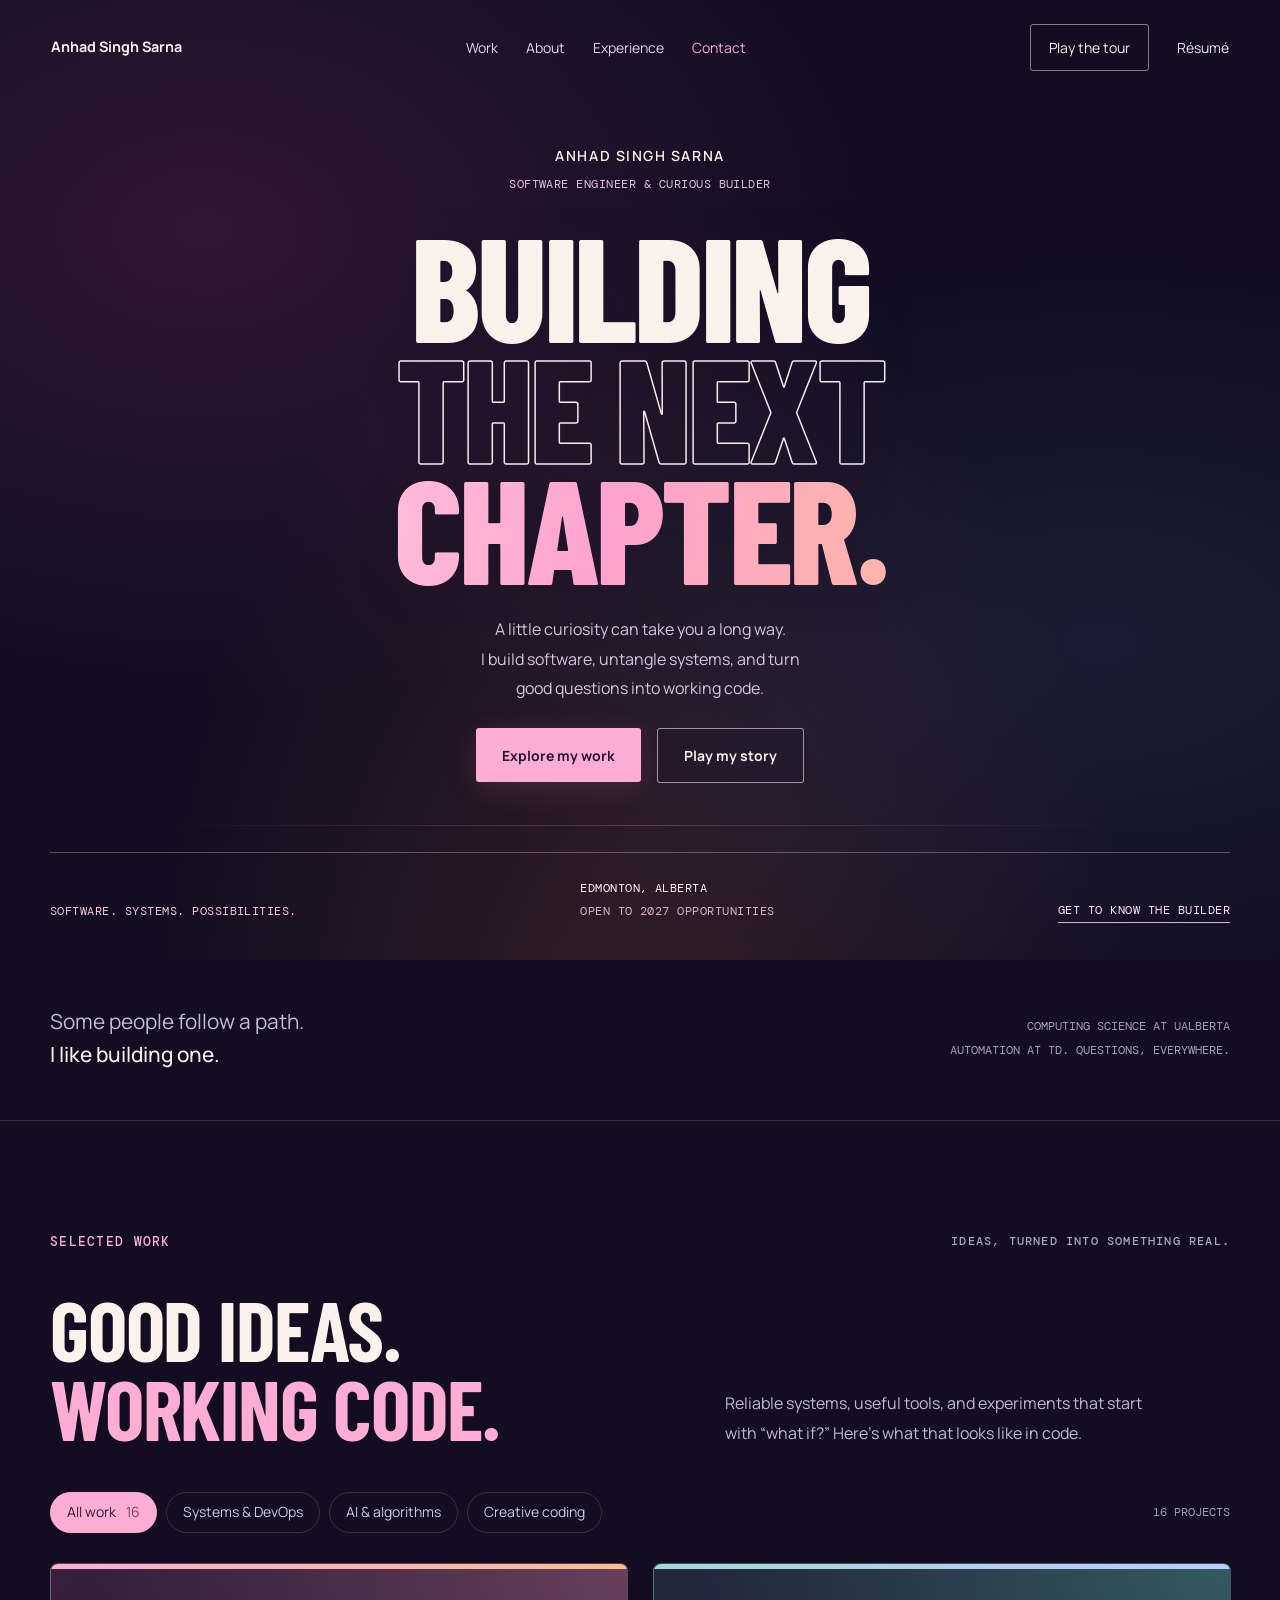
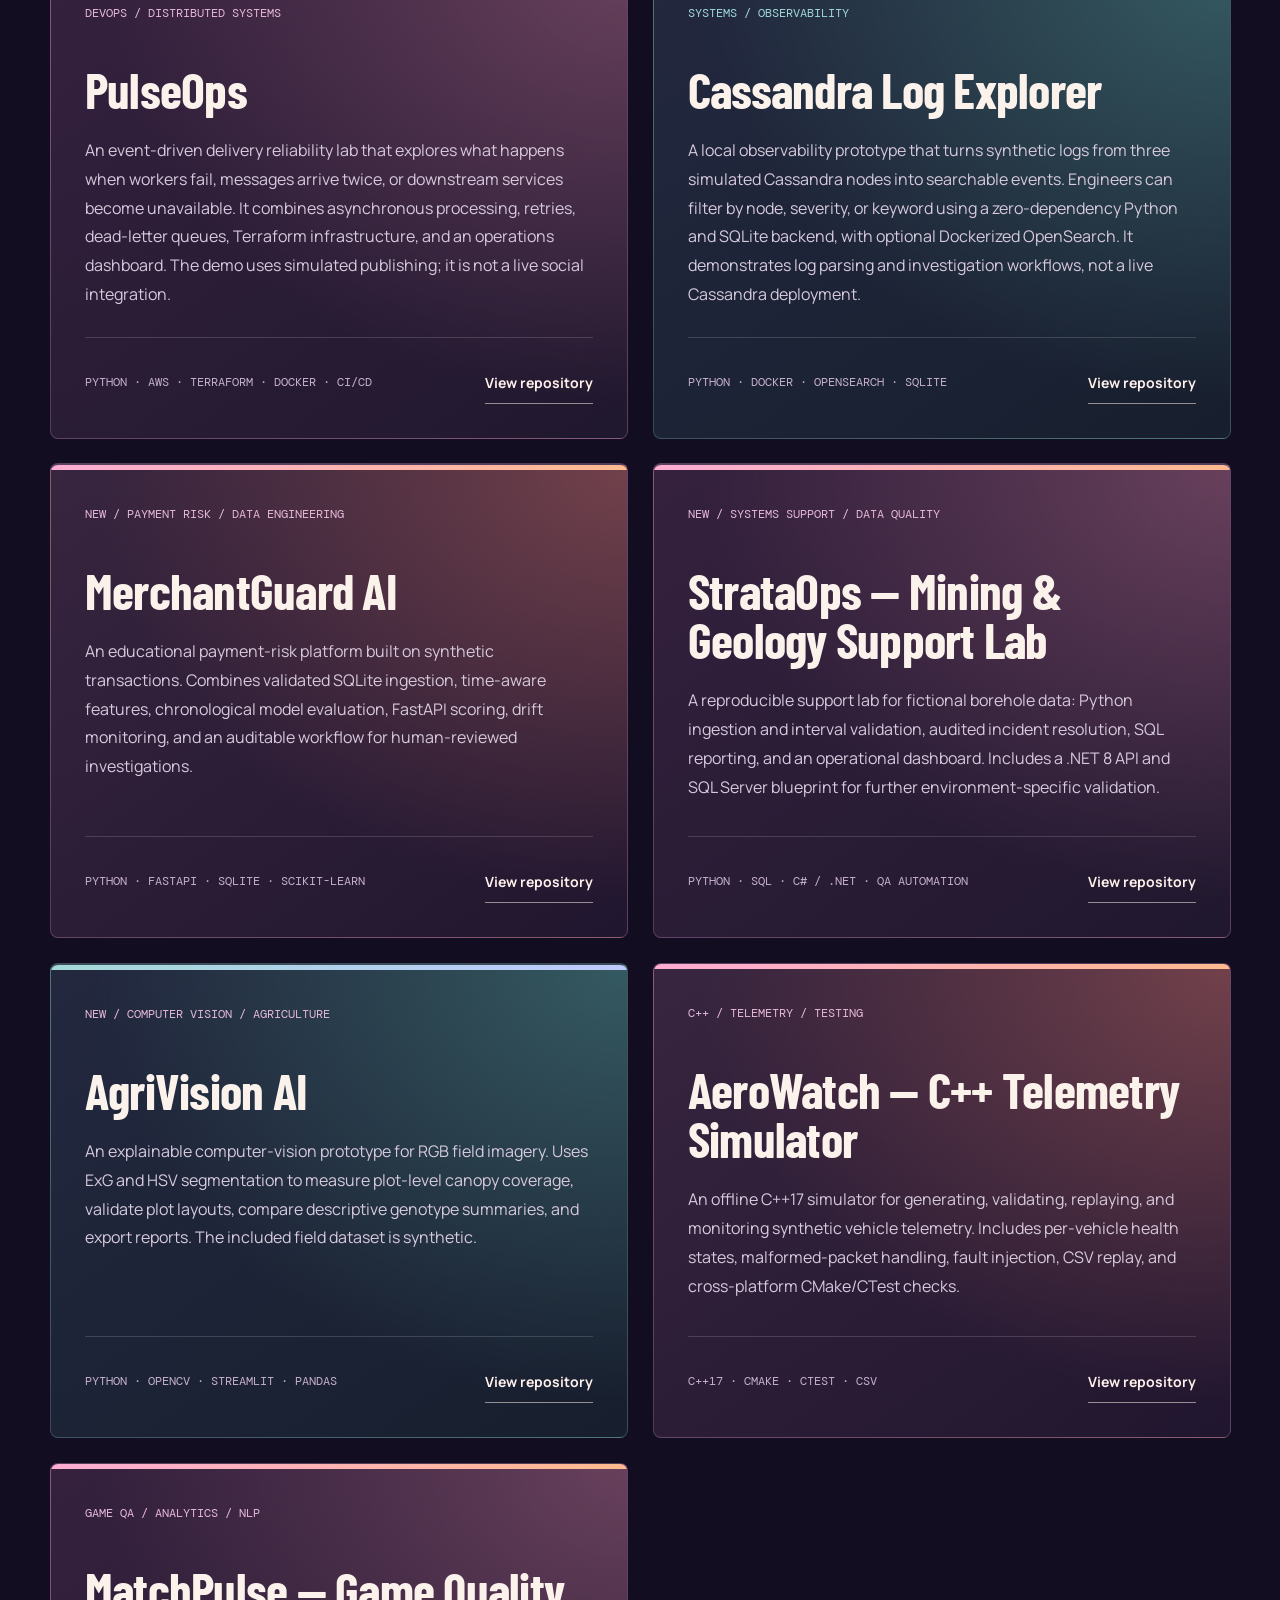
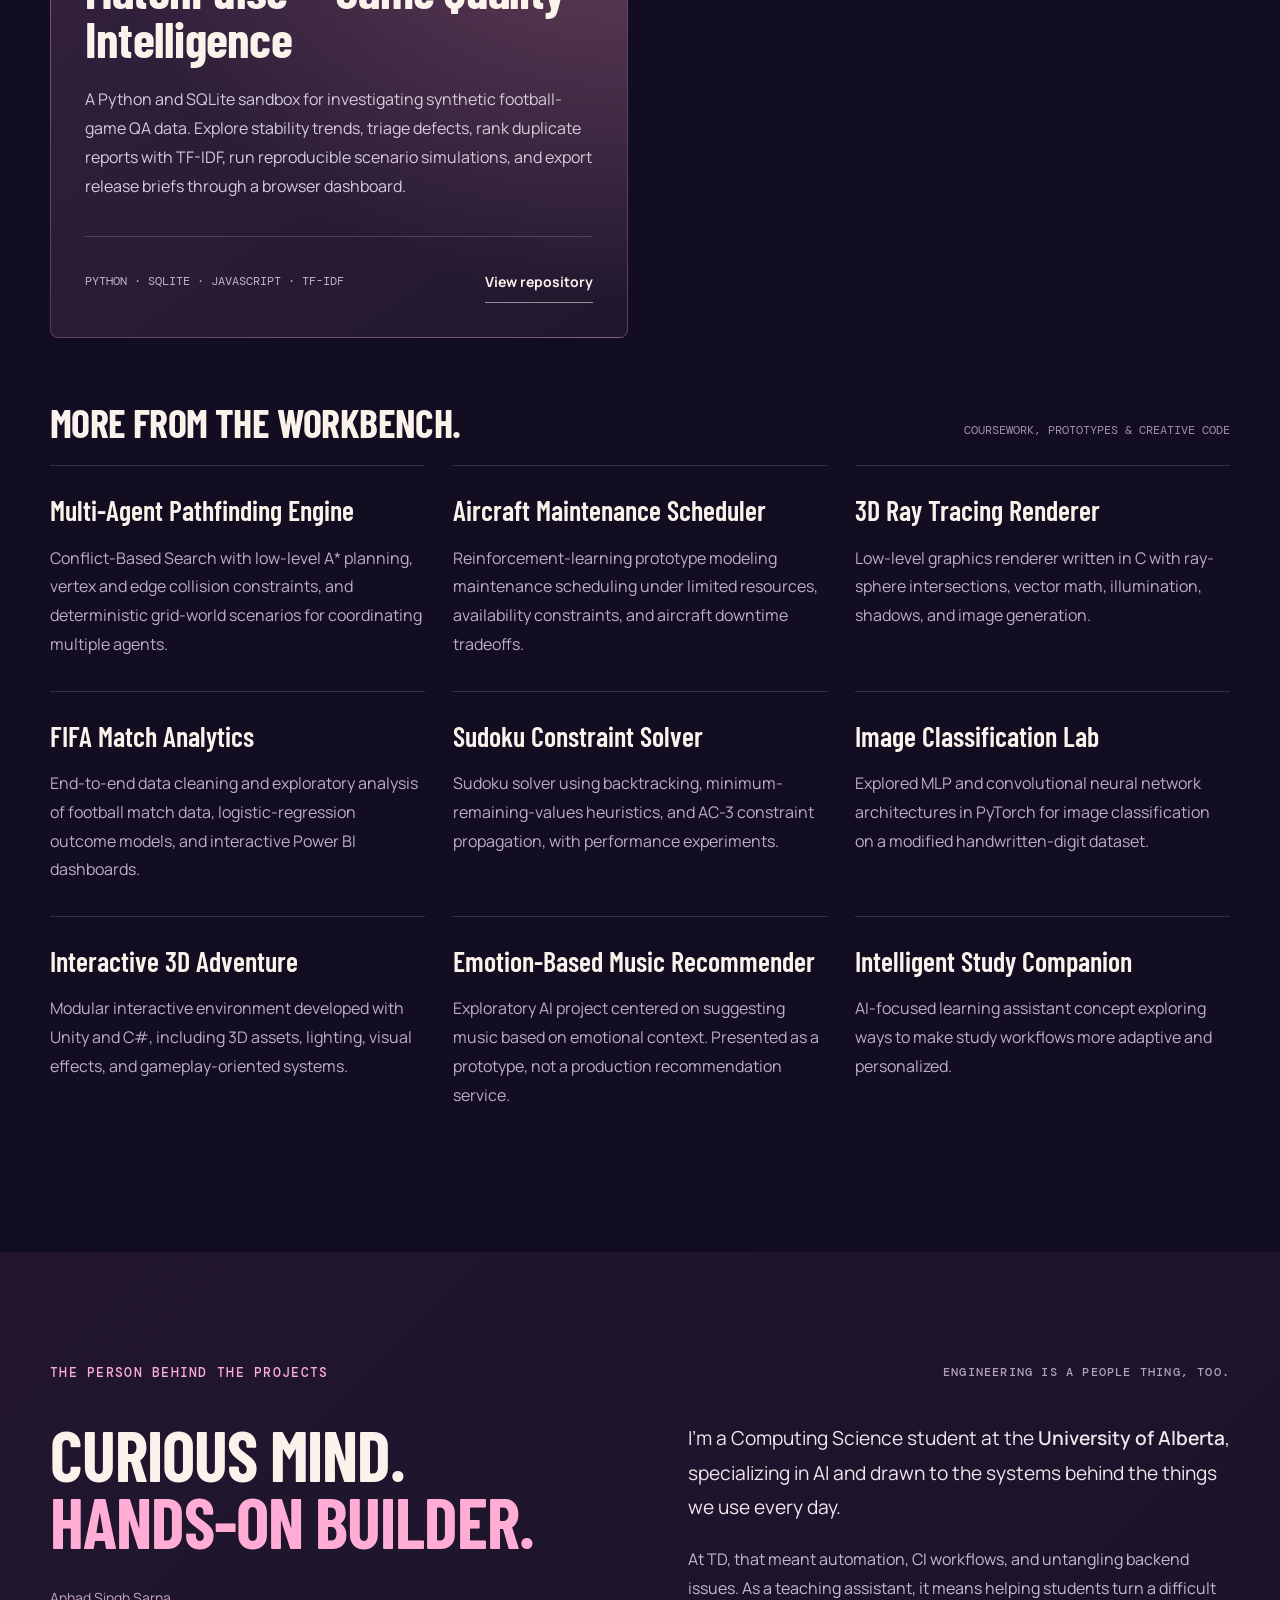
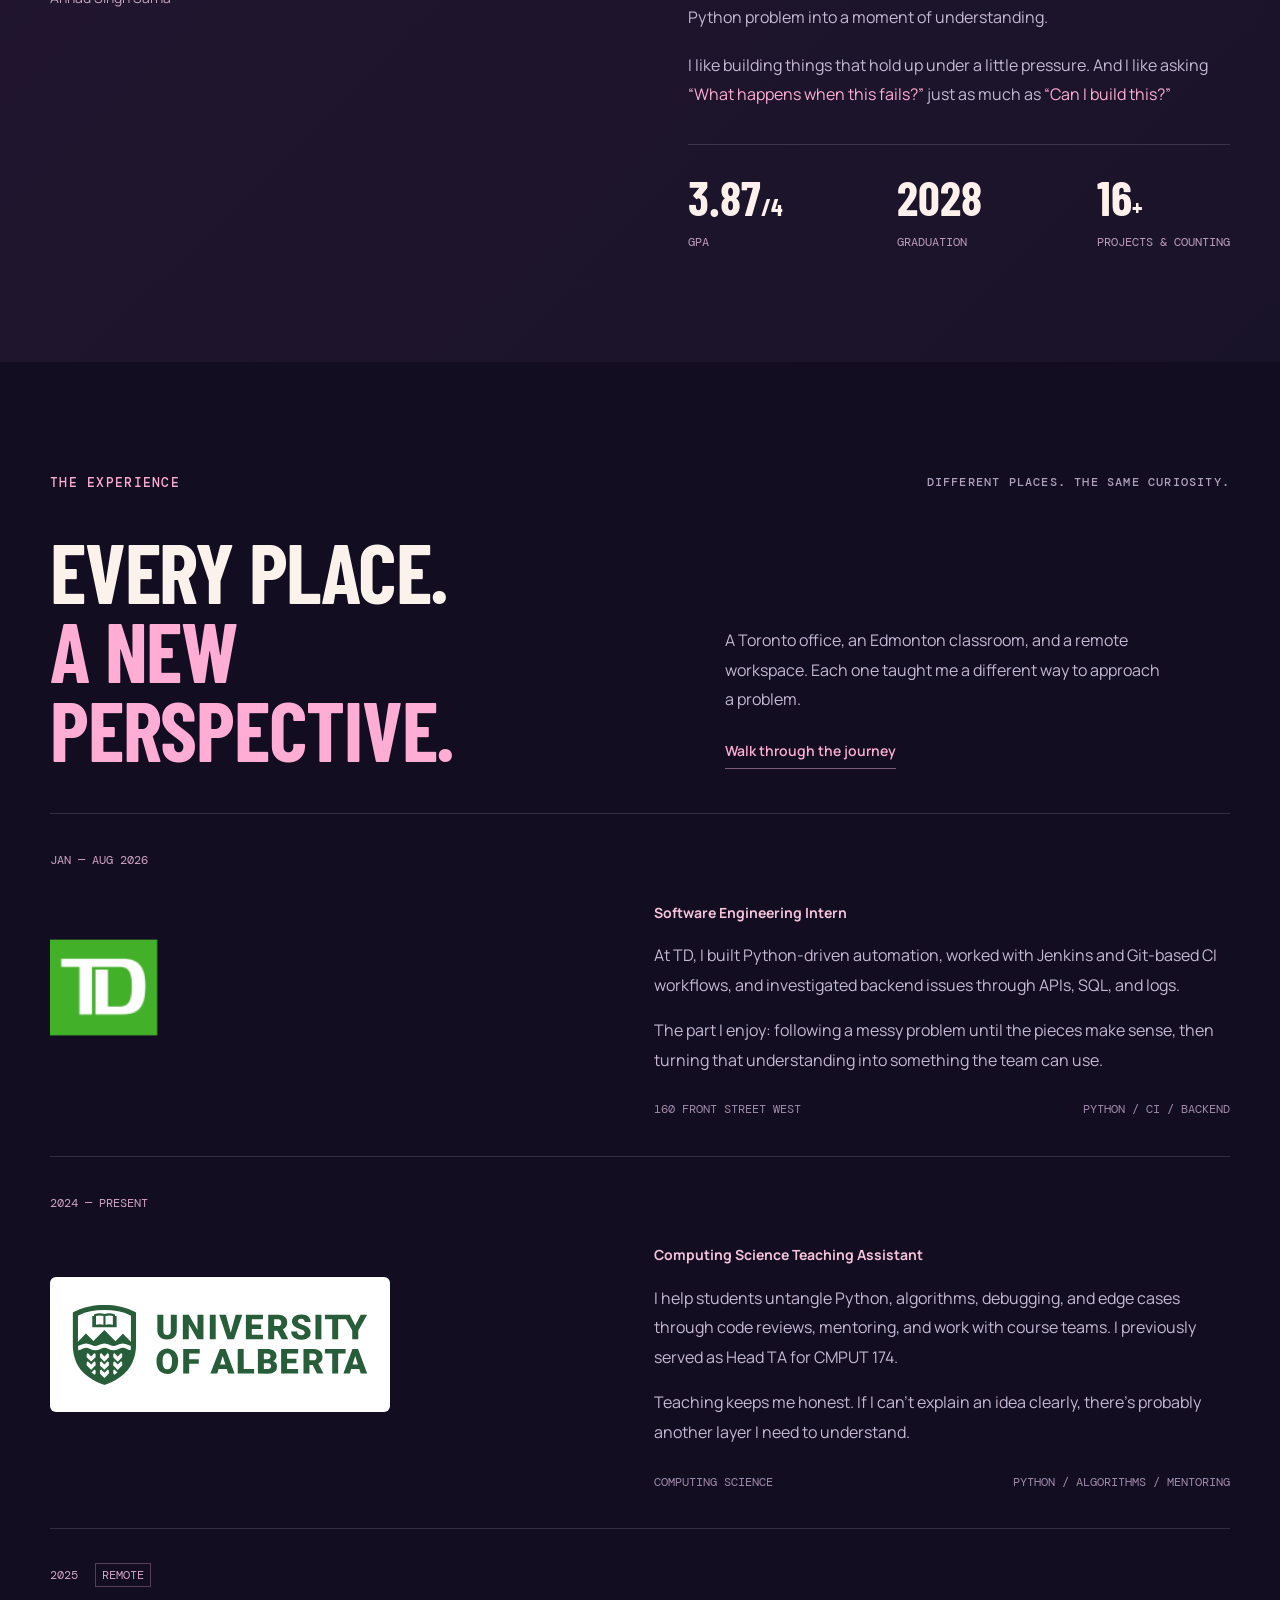
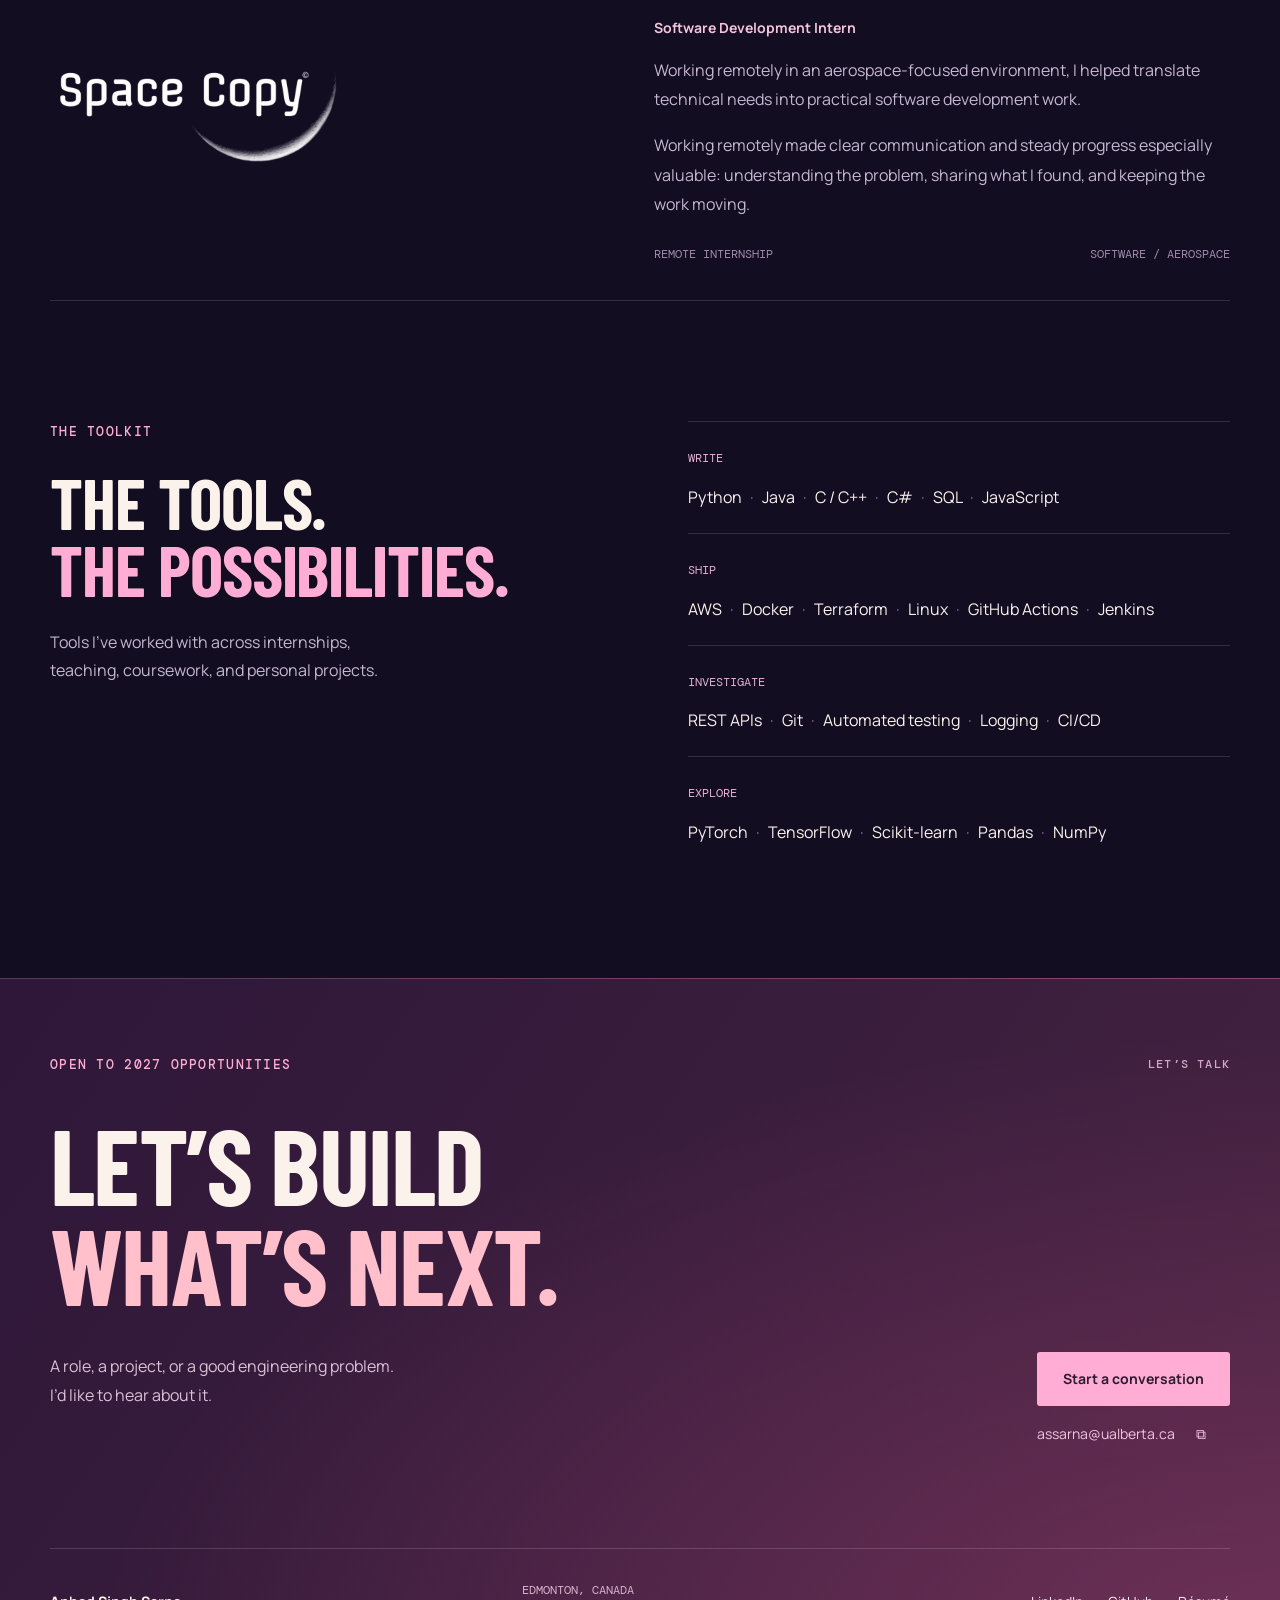
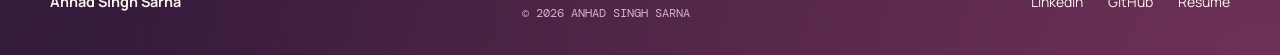
==== commit 96cb892a: "Refresh text-led homepage and promote linked project cards" ====
--- a/index.html
+++ b/index.html
@@ -10,9 +10,9 @@
   <link rel="preconnect" href="https://fonts.googleapis.com">
   <link rel="preconnect" href="https://fonts.gstatic.com" crossorigin>
   <link href="https://fonts.googleapis.com/css2?family=Barlow+Condensed:wght@600;700;800;900&family=DM+Mono:wght@400;500&family=Manrope:wght@400;500;600;700;800&display=swap" rel="stylesheet">
-  <link rel="stylesheet" href="styles.css?v=logos23">
+  <link rel="stylesheet" href="styles.css?v=type24">
   <script src="projects-data.js?v=21" defer></script>
-  <script src="script.js?v=sunset21" defer></script>
+  <script src="script.js?v=type24" defer></script>
 </head>
 <body id="top">
   <a class="skip-link" href="#main">Skip to content</a>
@@ -25,9 +25,8 @@
   </header>
   <main id="main">
     <section class="hero" aria-labelledby="hero-title">
-      <img class="hero-backdrop" src="assets/coastal-sunset-hero.jpg" alt="" fetchpriority="high" width="1659" height="948">
-      <div class="hero-shade" aria-hidden="true"></div>
-      <div class="hero-content wrap"><p class="hero-intro">ANHAD SINGH SARNA <span>SOFTWARE ENGINEER & CURIOUS BUILDER</span></p><h1 id="hero-title">BUILDING<br>THE NEXT<br><em>CHAPTER.</em></h1><p class="hero-description">A little curiosity can take you a long way.<br>I build software, untangle systems, and turn<br class="desktop-break"> good questions into working code.</p><div class="hero-actions"><a class="button button-primary" href="#work">Explore my work</a><a class="button button-outline" href="game/?view=third&amp;autoplay=1&amp;v=21">Play my story</a></div></div>
+      <div class="hero-atmosphere" aria-hidden="true"></div>
+      <div class="hero-content wrap"><p class="hero-intro">ANHAD SINGH SARNA <span>SOFTWARE ENGINEER & CURIOUS BUILDER</span></p><h1 id="hero-title"><span>BUILDING</span><span class="hero-outline">THE NEXT</span><em>CHAPTER.</em></h1><p class="hero-description">A little curiosity can take you a long way.<br>I build software, untangle systems, and turn<br class="desktop-break"> good questions into working code.</p><div class="hero-actions"><a class="button button-primary" href="#work">Explore my work</a><a class="button button-outline" href="game/?view=third&amp;autoplay=1&amp;v=21">Play my story</a></div></div>
       <div class="hero-footer wrap"><span>SOFTWARE. SYSTEMS. POSSIBILITIES.</span><p>EDMONTON, ALBERTA<span>OPEN TO 2027 OPPORTUNITIES</span></p><a href="#about" aria-label="Get to know Anhad">GET TO KNOW THE BUILDER</a></div>
     </section>
     <div class="intro-strip"><div class="wrap"><p>Some people follow a path.<br><strong>I like building one.</strong></p><span>COMPUTING SCIENCE AT UALBERTA<br>AUTOMATION AT TD. QUESTIONS, EVERYWHERE.</span></div></div>
@@ -35,7 +34,7 @@
     <section class="section work wrap" id="work" aria-labelledby="work-title">
       <div class="section-heading"><span class="eyebrow">SELECTED WORK</span><span class="section-aside">IDEAS, TURNED INTO SOMETHING REAL.</span></div><div class="section-intro"><h2 id="work-title">GOOD IDEAS.<br><em>WORKING CODE.</em></h2><p>Reliable systems, useful tools, and experiments that start with “what if?” Here’s what that looks like in code.</p></div>
       <div class="work-toolbar"><div class="filters" role="group" aria-label="Filter projects"><button class="filter active" data-filter="all" aria-pressed="true" aria-controls="projects-grid project-archive">All work <span data-project-total>16</span></button><button class="filter" data-filter="devops" aria-pressed="false" aria-controls="projects-grid project-archive">Systems & DevOps</button><button class="filter" data-filter="ai" aria-pressed="false" aria-controls="projects-grid project-archive">AI & algorithms</button><button class="filter" data-filter="creative" aria-pressed="false" aria-controls="projects-grid project-archive">Creative coding</button></div><output id="filter-count" aria-live="polite">16 PROJECTS</output></div>
-      <div class="projects-grid" id="projects-grid"></div><div class="archive-heading"><h3>FRESH FROM THE LAB.</h3><span>NEW BUILDS & OTHER EXPERIMENTS</span></div><div class="project-archive" id="project-archive"></div>
+      <div class="projects-grid" id="projects-grid"></div><div class="archive-heading"><h3>MORE FROM THE WORKBENCH.</h3><span>COURSEWORK, PROTOTYPES & CREATIVE CODE</span></div><div class="project-archive" id="project-archive"></div>
       <noscript><p>Explore the repositories for <a href="https://github.com/anhads3ngh/PulseOps-Cloud-Native-DevOps-Platform">PulseOps</a> and <a href="https://github.com/anhads3ngh/cassandra-log-explorer">Cassandra Log Explorer</a>.</p></noscript>
     </section>
 
--- a/styles.css
+++ b/styles.css
@@ -3,3 +3,13 @@
 
 /* Original employer and university marks retain their native colours and proportions. */
 .experience-card .experience-logo{grid-column:1;grid-row:2/5;display:flex;align-items:center;width:min(340px,100%);min-height:145px;font-size:0;line-height:1;margin:0}.experience-logo img{display:block;max-width:100%;height:auto;object-fit:contain}.experience-logo-td img{width:108px}.experience-card .experience-logo-university{align-self:center;min-height:135px;padding:22px;background:#fff;border-radius:6px}.experience-logo-university img{width:296px}.experience-logo-spacecopy img{width:300px}.experience-meta{justify-content:flex-start}@media(max-width:700px){.experience-card .experience-logo{min-height:120px;margin:0 0 25px;max-width:320px}.experience-card .experience-logo-university{min-height:115px;padding:20px}.experience-logo-td img{width:94px}.experience-logo-spacecopy img{width:280px}}
+
+/* Type carries the hero. The atmosphere is CSS, with no image downloads. */
+.hero{min-height:960px;max-height:1160px;background:#120d21;text-align:center}.hero-atmosphere{position:absolute;inset:0;z-index:-2;pointer-events:none;background:radial-gradient(ellipse at 16% 24%,#a83c8233,transparent 46%),radial-gradient(ellipse at 86% 67%,#486b9c29,transparent 43%),radial-gradient(ellipse at 50% 112%,#ee785627,transparent 55%)}.hero-atmosphere:after{content:'';position:absolute;left:12%;right:12%;bottom:14%;height:1px;background:linear-gradient(90deg,transparent,#ffadd438,transparent)}.hero-content{padding-top:145px}.hero h1{font-size:clamp(7rem,11.4vw,11rem);line-height:.83;max-width:1100px;margin:29px auto 0;letter-spacing:-.025em}.hero h1>span,.hero h1>em{display:block}.hero h1 .hero-outline{color:transparent;-webkit-text-stroke:1.5px #fbe9ee}.hero h1 em{background:linear-gradient(100deg,#ffcfe5 10%,#ffa3ce 48%,#ffbf96 88%);background-clip:text;-webkit-background-clip:text}.hero-intro{font-size:.875rem}.hero-intro span{font-size:.75rem}.hero-description{max-width:510px;margin:28px auto 0;color:#d8c4dc}.hero-actions{justify-content:center;margin-top:24px}.hero-footer{text-align:left}.hero h1:focus-within{filter:none}
+/* Repository projects share the larger card layout. */
+.featured-project{min-height:475px;transition:transform .22s,border-color .22s,box-shadow .22s;transform:perspective(1100px) rotateX(var(--tilt-x,0deg)) rotateY(var(--tilt-y,0deg));border-color:#e8acda40}.featured-project .project-body{height:100%;position:relative;z-index:1;display:flex;flex-direction:column}.featured-project .project-body>p:not(.project-label){margin-bottom:28px}.featured-project .project-tags{margin-top:auto}.featured-project .project-headline h3{font-size:3.15rem}.featured-project:nth-child(3n+2){background:radial-gradient(ellipse at 100% 0%,#355a61,transparent 65%),linear-gradient(145deg,#23283f,#171f2e);border-color:#9dceca40}.featured-project:nth-child(3n+2):before{background:linear-gradient(90deg,#a4d9d7,#bfc9ff)}.featured-project:nth-child(3n){background:radial-gradient(ellipse at 100% 0%,#72414b,transparent 65%),linear-gradient(145deg,#38253f,#21162f)}.featured-project:after{content:'';pointer-events:none;position:absolute;inset:0;z-index:0;opacity:0;background:radial-gradient(380px circle at var(--card-x,50%) var(--card-y,50%),#ffbed821,transparent 70%);transition:opacity .25s}.featured-project:hover,.featured-project:focus-within{border-color:#f3bfd49c;box-shadow:0 18px 45px #00000030}.featured-project:hover:after,.featured-project:focus-within:after{opacity:1}.featured-project .project-tags a{padding:8px 0;white-space:nowrap}.featured-project .project-tags a:hover{color:var(--pink)}
+.cursor-ring,.cursor-aura,.cursor-spark{display:none;position:fixed;top:0;left:0;pointer-events:none;user-select:none;z-index:80}.cursor-ring{width:34px;height:34px;border:1px solid #ffc3ddaa;border-radius:50%;opacity:0;transition:width .18s,height .18s,opacity .18s,border-color .18s;will-change:transform}.cursor-ring.is-link{width:53px;height:53px;border-color:#ffe4ee;background:#ffadd40b}.cursor-aura{width:460px;height:460px;opacity:0;background:radial-gradient(circle,#ee8ac713,transparent 67%);z-index:5;transition:opacity .25s;will-change:transform}.cursor-spark{width:4px;height:4px;border-radius:50%;background:#ffd4e8;box-shadow:0 0 8px #ffa7d8;animation:cursor-fade .55s ease-out both}@keyframes cursor-fade{from{opacity:.65;scale:1}to{opacity:0;scale:0;translate:0 10px}}@media(hover:hover) and (pointer:fine) and (prefers-reduced-motion:no-preference){.effects-enabled .cursor-ring,.effects-enabled .cursor-aura,.effects-enabled .cursor-spark{display:block}.effects-enabled.pointer-visible .cursor-ring,.effects-enabled.pointer-visible .cursor-aura{opacity:1}}
+@media(max-width:980px){.hero{min-height:950px}.hero-content{padding-top:145px}.hero h1{font-size:9.1rem}.featured-project .project-headline h3{font-size:2.85rem}}
+@media(max-width:700px){.hero{min-height:870px;max-height:1060px}.hero-content{padding-top:140px}.hero h1{font-size:clamp(5.5rem,23vw,8rem);line-height:.86;margin-top:31px}.hero-intro span{margin-top:10px;max-width:none}.hero-description{max-width:355px;padding:0 4px;margin-top:28px}.hero-actions{gap:12px;flex-wrap:wrap}.hero-atmosphere{background:radial-gradient(ellipse at 5% 20%,#a83c8233,transparent 70%),radial-gradient(ellipse at 95% 73%,#486b9c26,transparent 60%)}.featured-project{min-height:410px}.featured-project .project-headline h3{font-size:2.8rem}.featured-project .project-label{margin-bottom:25px}.featured-project .project-tags{align-items:start;gap:12px}.featured-project .project-tags>span{max-width:100%}.hero-footer{gap:15px}.archive-heading h3{font-size:2.15rem}}
+@media(prefers-reduced-motion:reduce){.featured-project{transform:none!important}.cursor-ring,.cursor-aura,.cursor-spark{display:none!important}}
+.featured-project{display:flex;flex-direction:column}.featured-project:before{flex:0 0 5px}.featured-project .project-body{height:auto;flex:1}
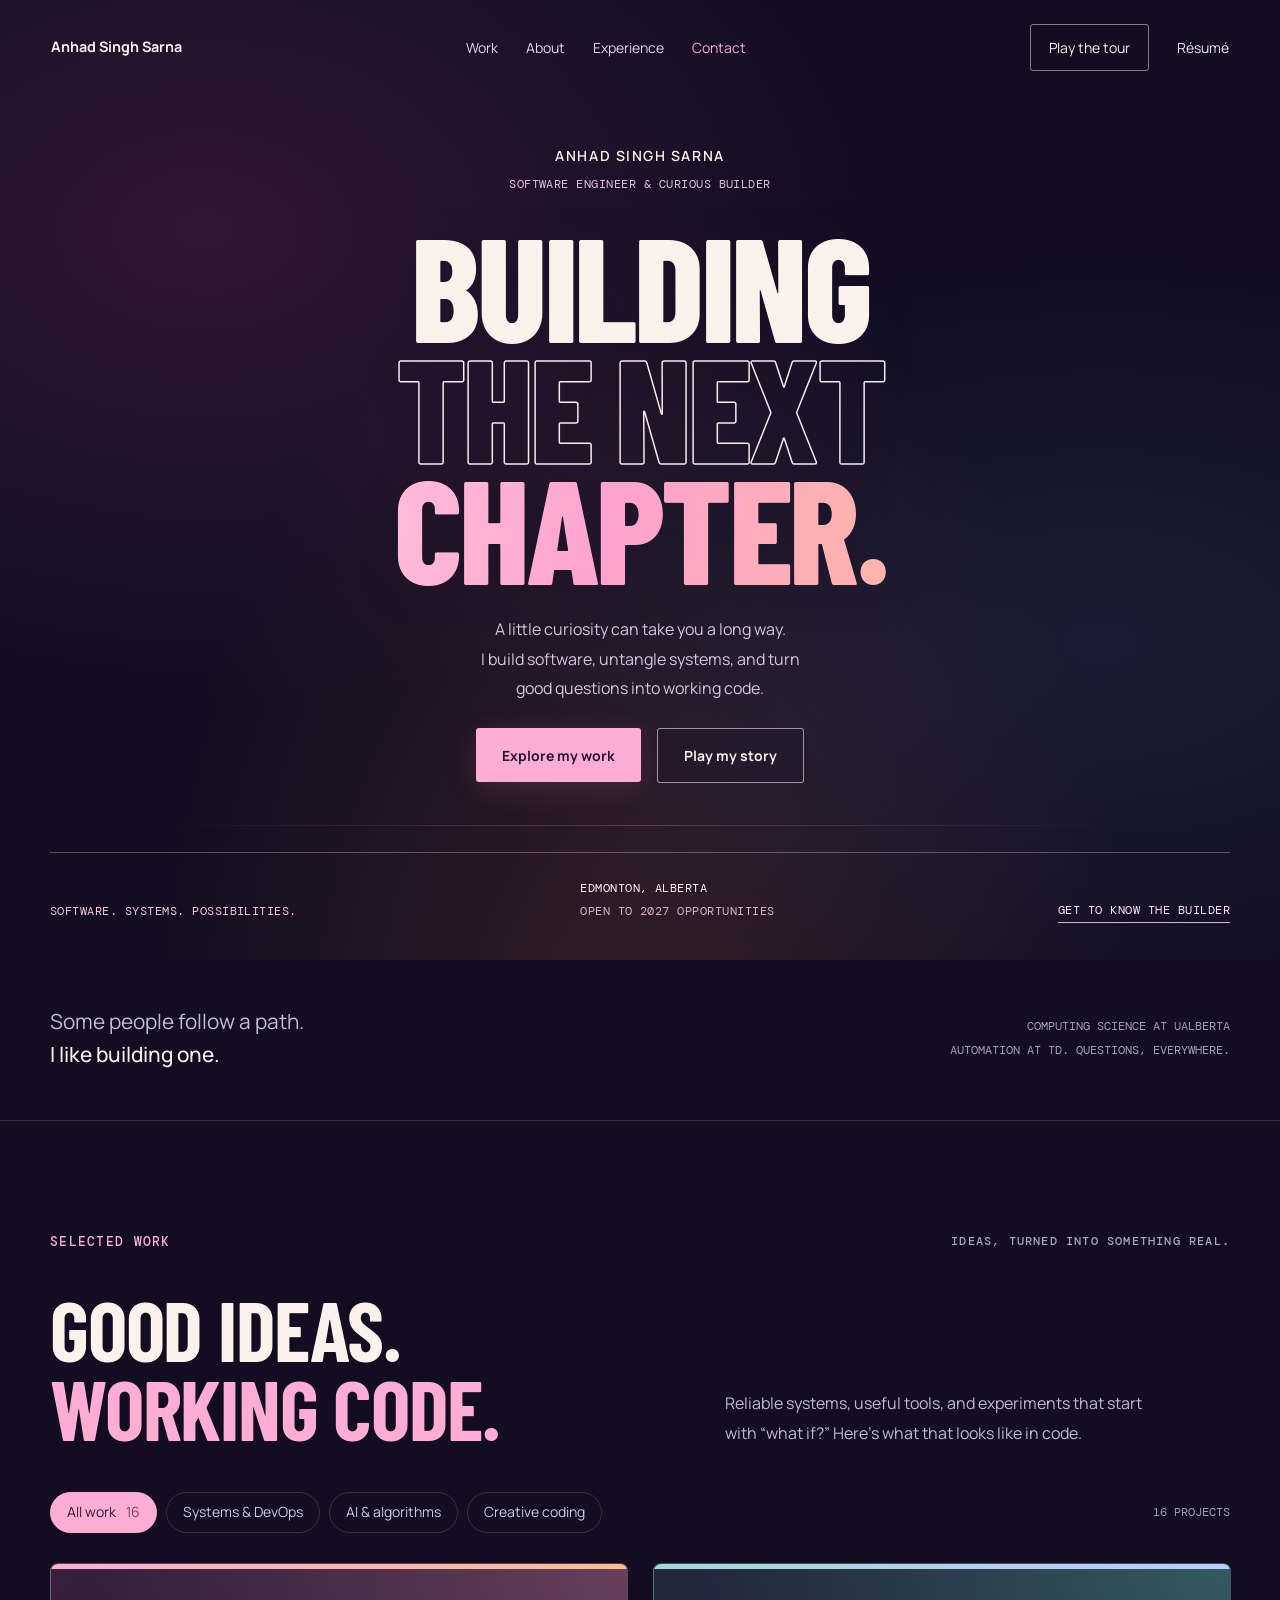
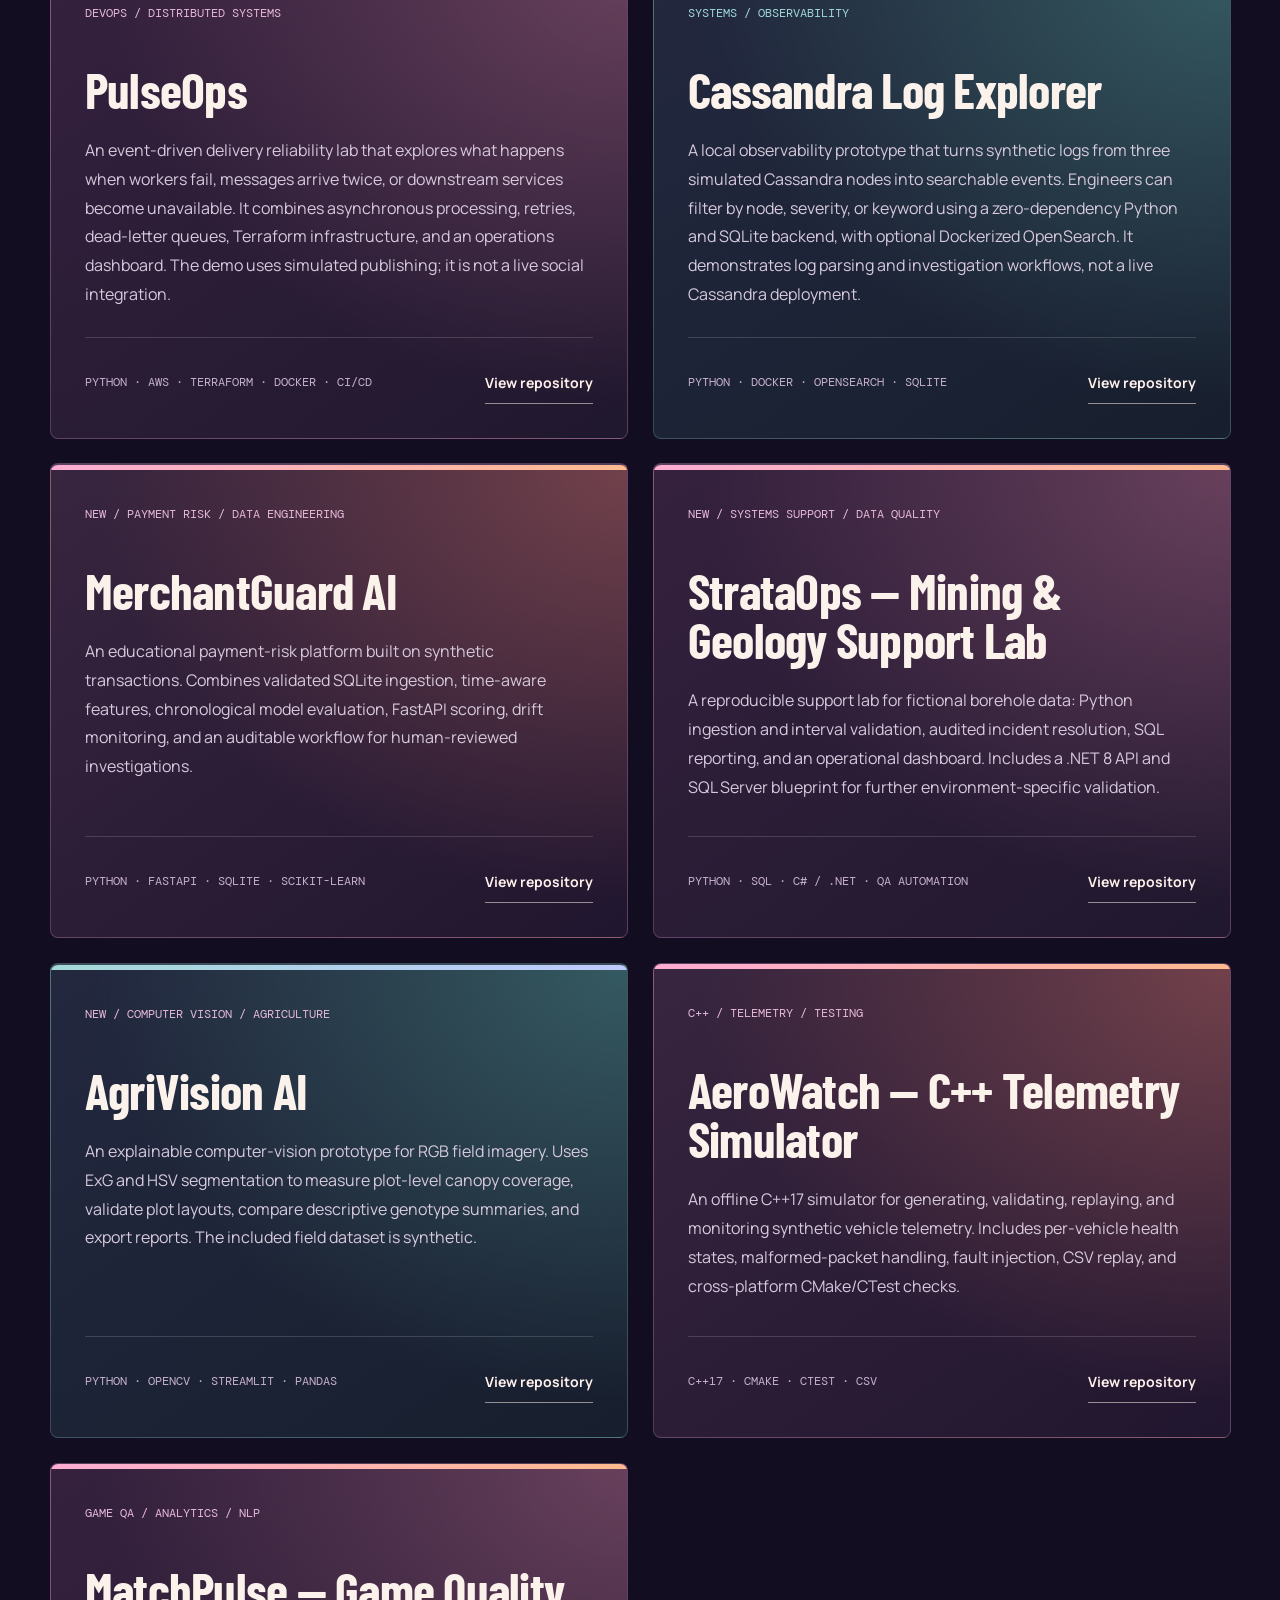
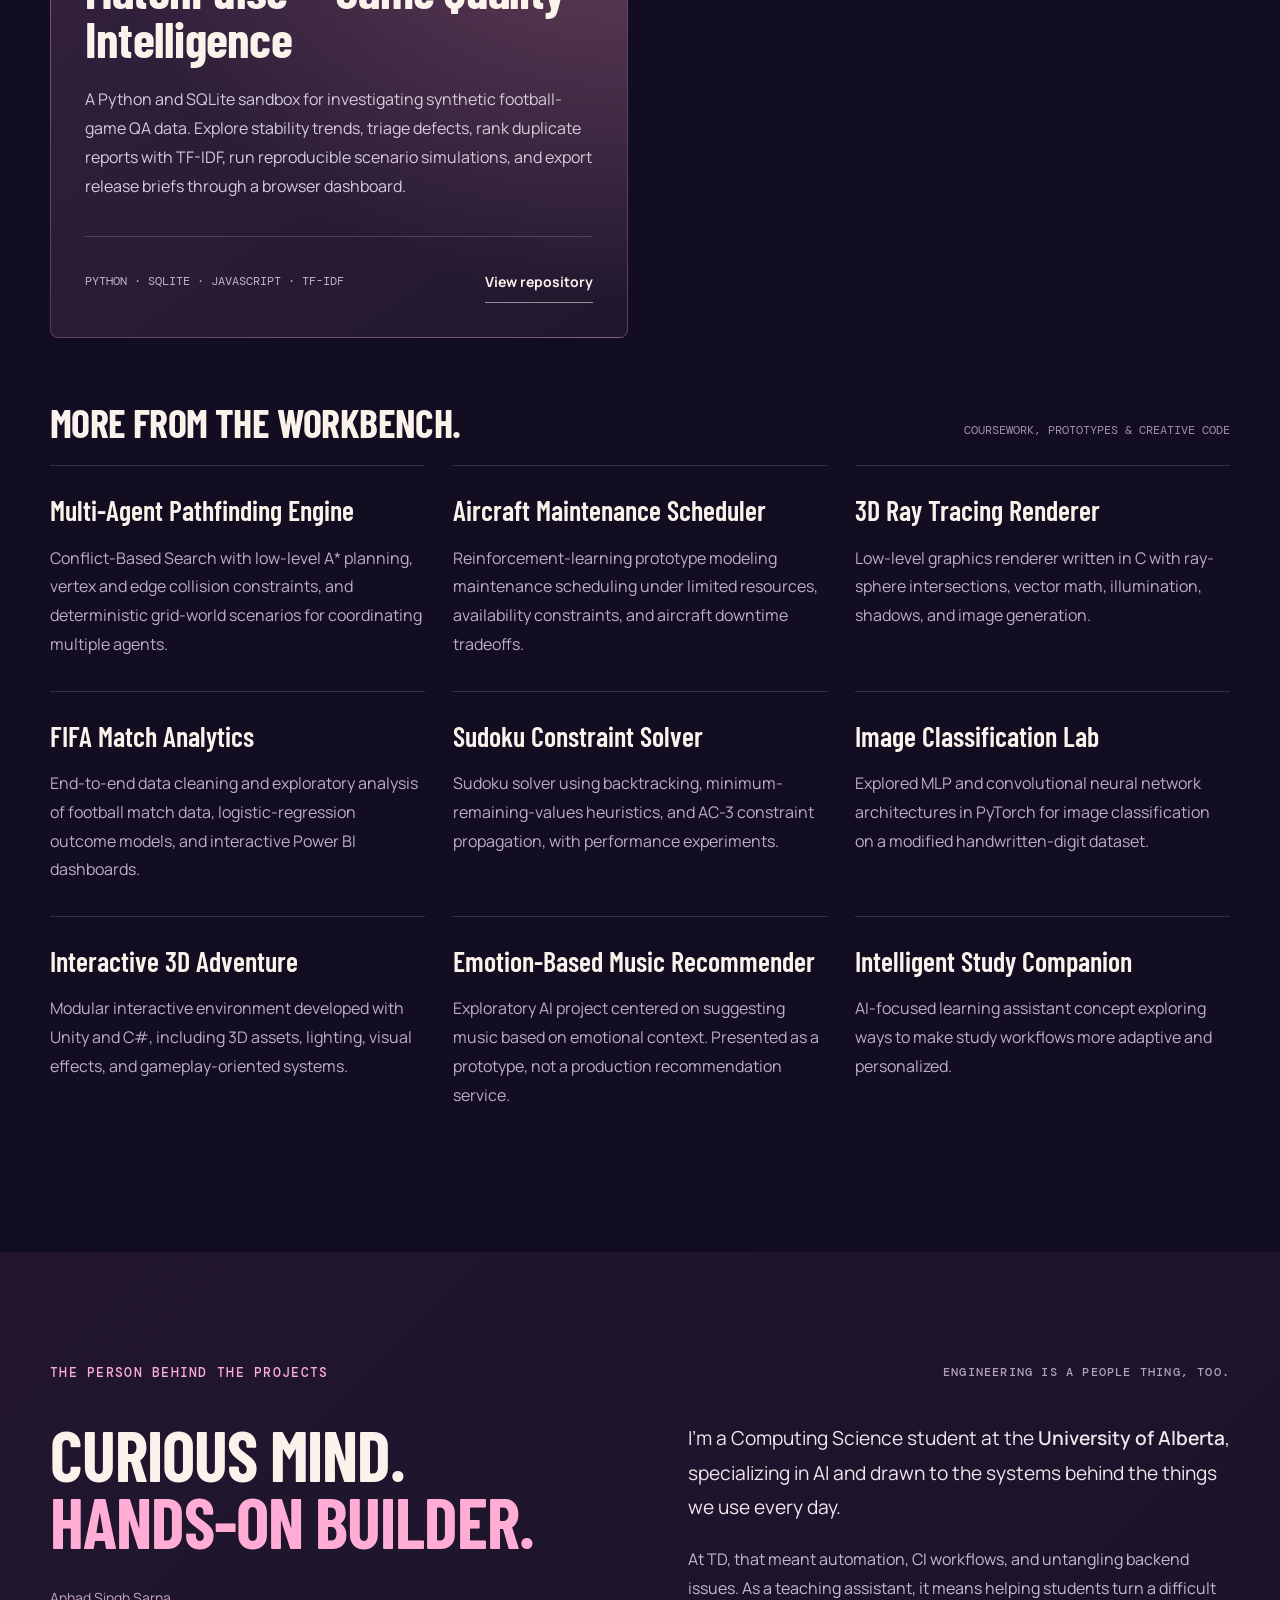
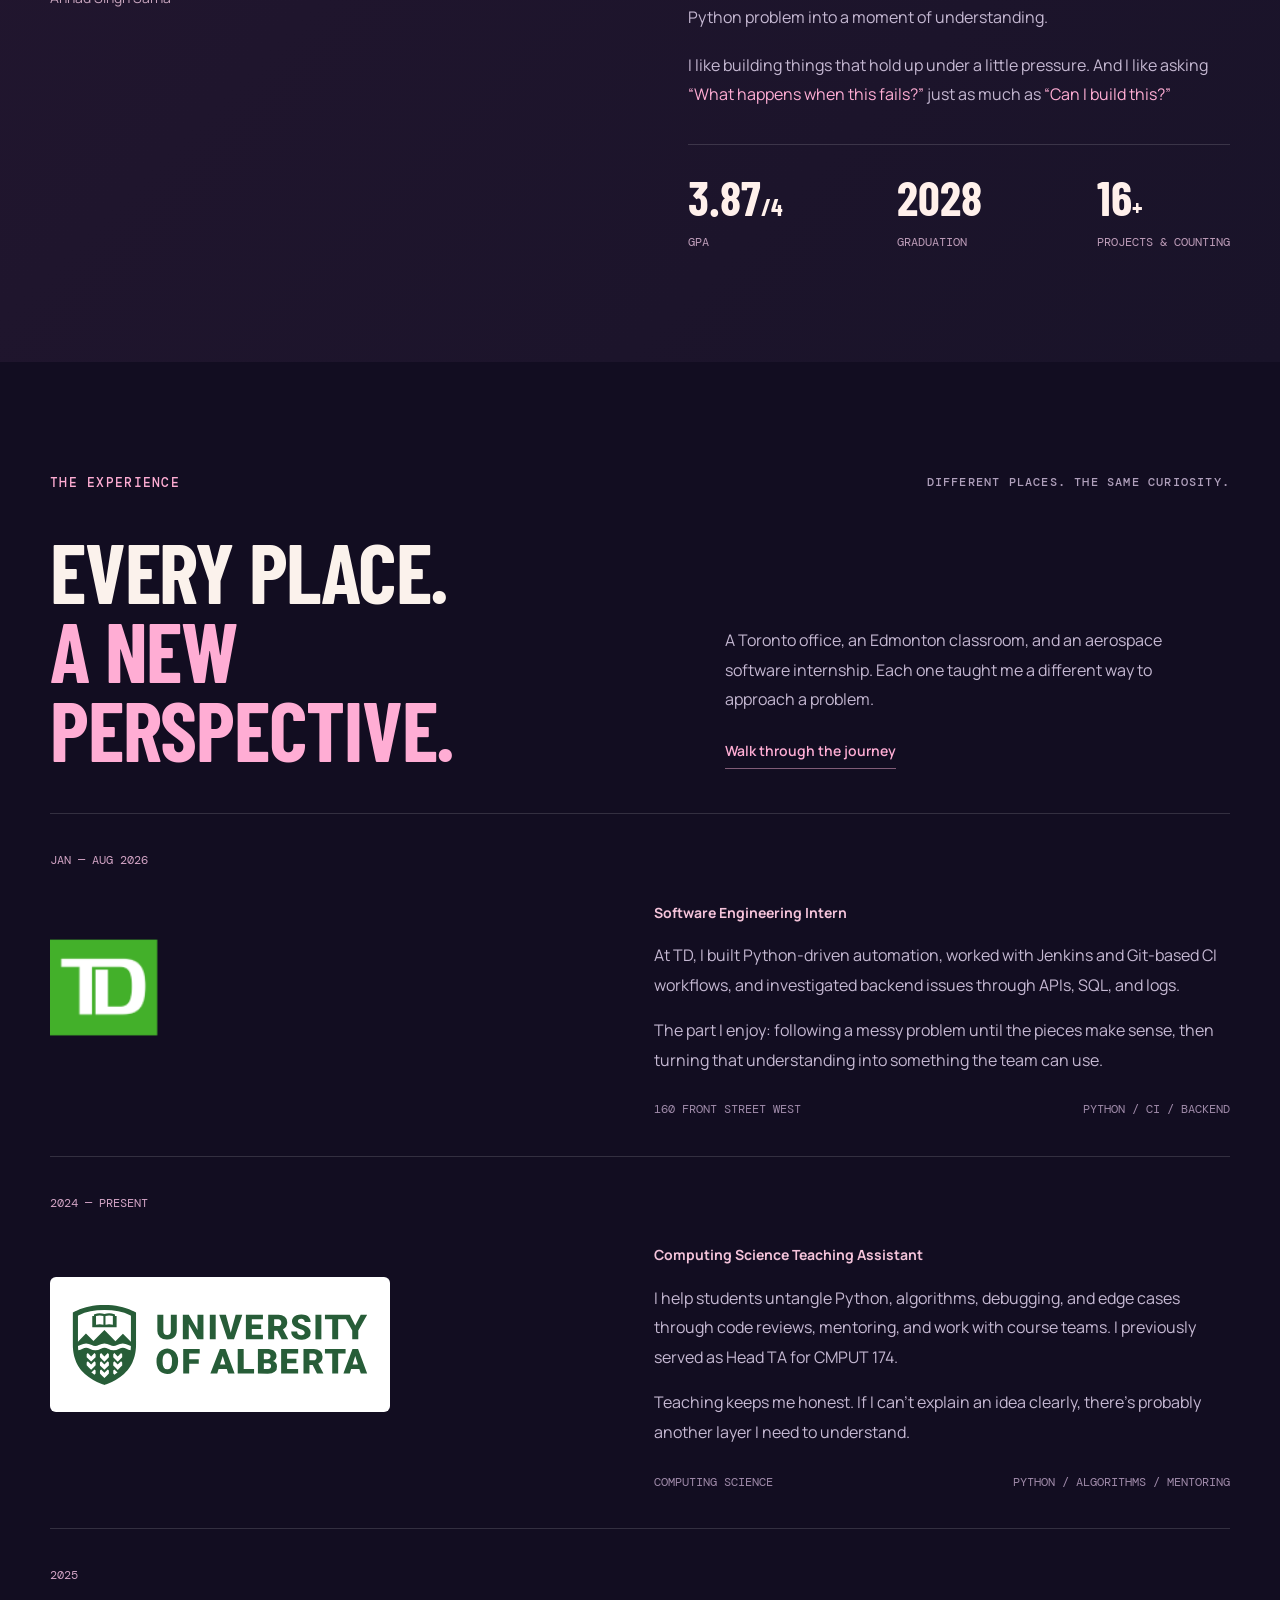
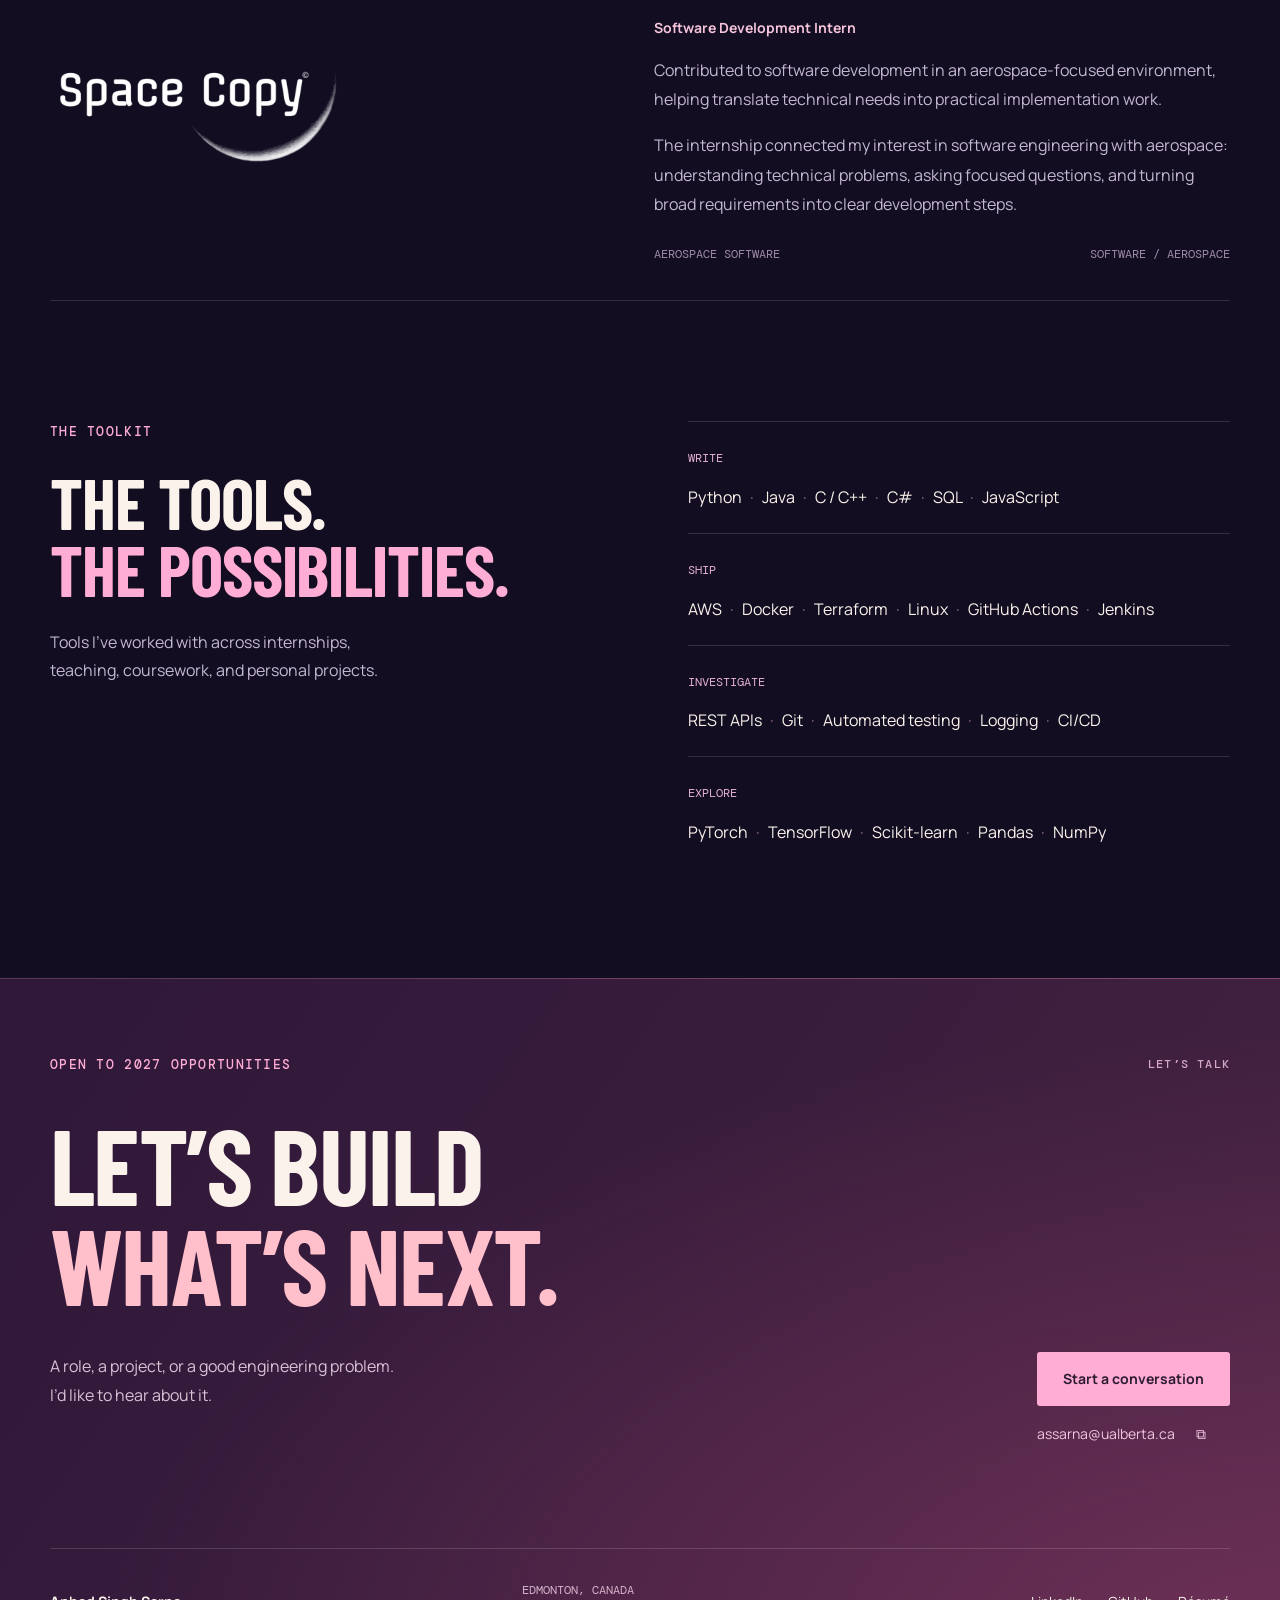
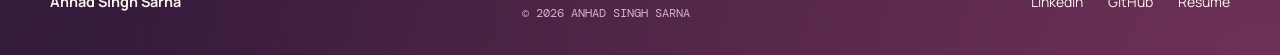
==== commit 3e930f08: "Flatten journey trails and connect relocated campus without portals" ====
--- a/index.html
+++ b/index.html
@@ -40,10 +40,10 @@
 
     <section class="section about-section" id="about" aria-labelledby="about-title"><div class="wrap"><div class="section-heading"><span class="eyebrow">THE PERSON BEHIND THE PROJECTS</span><span class="section-aside">ENGINEERING IS A PEOPLE THING, TOO.</span></div><div class="about-grid"><div><h2 id="about-title">CURIOUS MIND.<br><em>HANDS-ON BUILDER.</em></h2><p class="about-signature">Anhad Singh Sarna </p></div><div class="about-copy"><p class="lead">I’m a Computing Science student at the <strong>University of Alberta</strong>, specializing in AI and drawn to the systems behind the things we use every day.</p><p>At TD, that meant automation, CI workflows, and untangling backend issues. As a teaching assistant, it means helping students turn a difficult Python problem into a moment of understanding.</p><p>I like building things that hold up under a little pressure. And I like asking <em>“What happens when this fails?”</em> just as much as <em>“Can I build this?”</em></p><div class="about-stats"><div><strong>3.87<span>/4</span></strong><span>GPA</span></div><div><strong>2028</strong><span>GRADUATION</span></div><div><strong><span data-project-stat>16</span><span>+</span></strong><span>PROJECTS & COUNTING</span></div></div></div></div></div></section>
 
-    <section class="section experience wrap" id="experience" aria-labelledby="experience-title"><div class="section-heading"><span class="eyebrow">THE EXPERIENCE</span><span class="section-aside">DIFFERENT PLACES. THE SAME CURIOSITY.</span></div><div class="section-intro"><h2 id="experience-title">EVERY PLACE.<br><em>A NEW PERSPECTIVE.</em></h2><div><p>A Toronto office, an Edmonton classroom, and a remote workspace. Each one taught me a different way to approach a problem.</p><a class="text-link" href="game/?journey=experience&amp;v=21">Walk through the journey </a></div></div><div class="experience-cards">
+    <section class="section experience wrap" id="experience" aria-labelledby="experience-title"><div class="section-heading"><span class="eyebrow">THE EXPERIENCE</span><span class="section-aside">DIFFERENT PLACES. THE SAME CURIOSITY.</span></div><div class="section-intro"><h2 id="experience-title">EVERY PLACE.<br><em>A NEW PERSPECTIVE.</em></h2><div><p>A Toronto office, an Edmonton classroom, and an aerospace software internship. Each one taught me a different way to approach a problem.</p><a class="text-link" href="game/?journey=experience&amp;v=21">Walk through the journey </a></div></div><div class="experience-cards">
       <article class="experience-card"><div class="experience-card-body"><div class="experience-meta"><span>JAN — AUG 2026</span></div><h3 class="experience-logo experience-logo-td"><img src="assets/logos/td-bank.png" alt="TD Bank" width="90" height="96" loading="lazy" decoding="async"></h3><p class="experience-role">Software Engineering Intern</p><p>At TD, I built Python-driven automation, worked with Jenkins and Git-based CI workflows, and investigated backend issues through APIs, SQL, and logs.</p><p>The part I enjoy: following a messy problem until the pieces make sense, then turning that understanding into something the team can use.</p><div class="experience-foot"><span>160 FRONT STREET WEST</span><span>PYTHON / CI / BACKEND</span></div></div></article>
       <article class="experience-card"><div class="experience-card-body"><div class="experience-meta"><span>2024 — PRESENT</span></div><h3 class="experience-logo experience-logo-university"><img src="assets/logos/university-of-alberta.svg" alt="University of Alberta" width="608" height="165" loading="lazy" decoding="async"></h3><p class="experience-role">Computing Science Teaching Assistant</p><p>I help students untangle Python, algorithms, debugging, and edge cases through code reviews, mentoring, and work with course teams. I previously served as Head TA for CMPUT 174.</p><p>Teaching keeps me honest. If I can’t explain an idea clearly, there’s probably another layer I need to understand.</p><div class="experience-foot"><span>COMPUTING SCIENCE</span><span>PYTHON / ALGORITHMS / MENTORING</span></div></div></article>
-      <article class="experience-card"><div class="experience-card-body"><div class="experience-meta"><span>2025 <b class="remote-badge">REMOTE</b></span></div><h3 class="experience-logo experience-logo-spacecopy"><img src="assets/logos/space-copy.webp" alt="Space Copy" width="838" height="304" loading="lazy" decoding="async"></h3><p class="experience-role">Software Development Intern</p><p>Working remotely in an aerospace-focused environment, I helped translate technical needs into practical software development work.</p><p>Working remotely made clear communication and steady progress especially valuable: understanding the problem, sharing what I found, and keeping the work moving.</p><div class="experience-foot"><span>REMOTE INTERNSHIP</span><span>SOFTWARE / AEROSPACE</span></div></div></article>
+      <article class="experience-card"><div class="experience-card-body"><div class="experience-meta"><span>2025</span></div><h3 class="experience-logo experience-logo-spacecopy"><img src="assets/logos/space-copy.webp" alt="Space Copy" width="838" height="304" loading="lazy" decoding="async"></h3><p class="experience-role">Software Development Intern</p><p>Contributed to software development in an aerospace-focused environment, helping translate technical needs into practical implementation work.</p><p>The internship connected my interest in software engineering with aerospace: understanding technical problems, asking focused questions, and turning broad requirements into clear development steps.</p><div class="experience-foot"><span>AEROSPACE SOFTWARE</span><span>SOFTWARE / AEROSPACE</span></div></div></article>
     </div></section>
 
     <section class="section toolkit-section" aria-labelledby="toolkit-title"><div class="wrap toolkit-layout"><div><p class="eyebrow">THE TOOLKIT</p><h2 id="toolkit-title">THE TOOLS.<br><em>THE POSSIBILITIES.</em></h2><p class="toolkit-note">Tools I’ve worked with across internships, teaching, coursework, and personal projects.</p></div><div class="tool-list"><div><span>WRITE</span><p>Python <i>·</i> Java <i>·</i> C / C++ <i>·</i> C# <i>·</i> SQL <i>·</i> JavaScript</p></div><div><span>SHIP</span><p>AWS <i>·</i> Docker <i>·</i> Terraform <i>·</i> Linux <i>·</i> GitHub Actions <i>·</i> Jenkins</p></div><div><span>INVESTIGATE</span><p>REST APIs <i>·</i> Git <i>·</i> Automated testing <i>·</i> Logging <i>·</i> CI/CD</p></div><div><span>EXPLORE</span><p>PyTorch <i>·</i> TensorFlow <i>·</i> Scikit-learn <i>·</i> Pandas <i>·</i> NumPy</p></div></div></div></section>
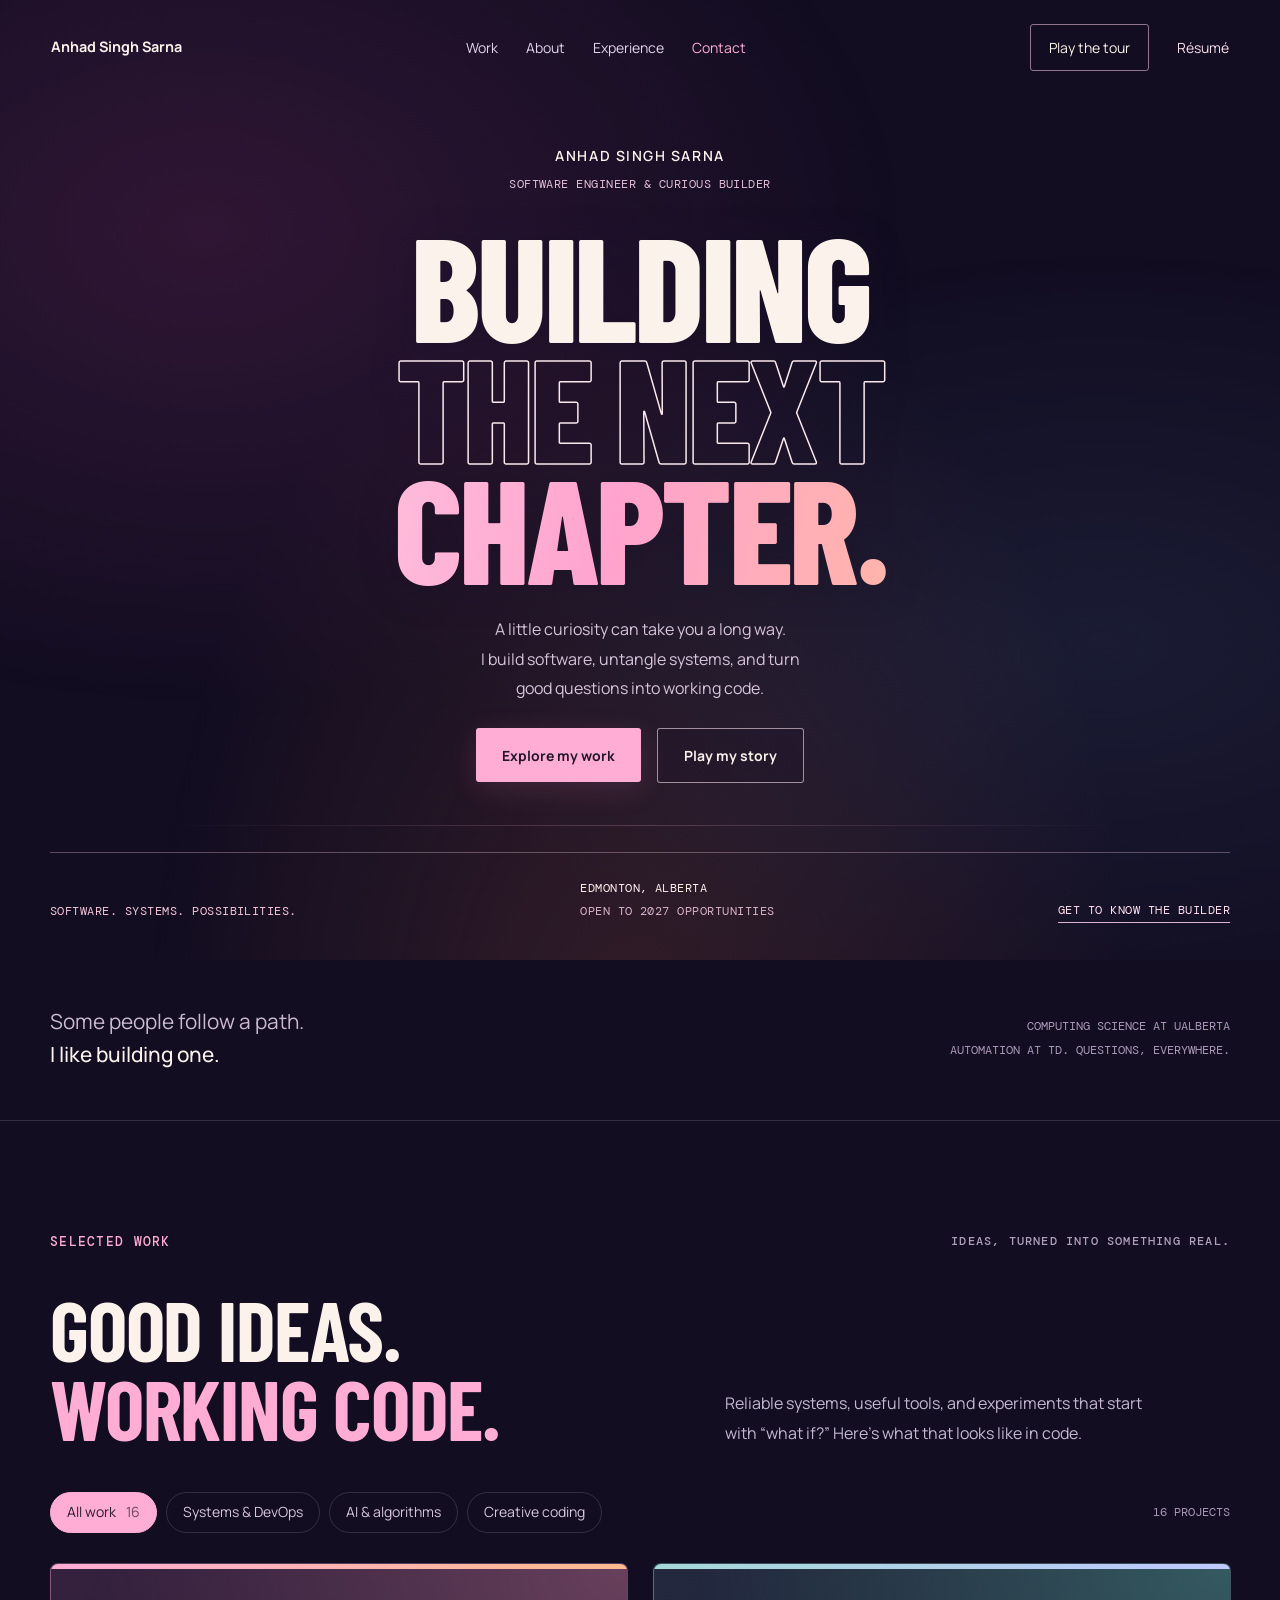
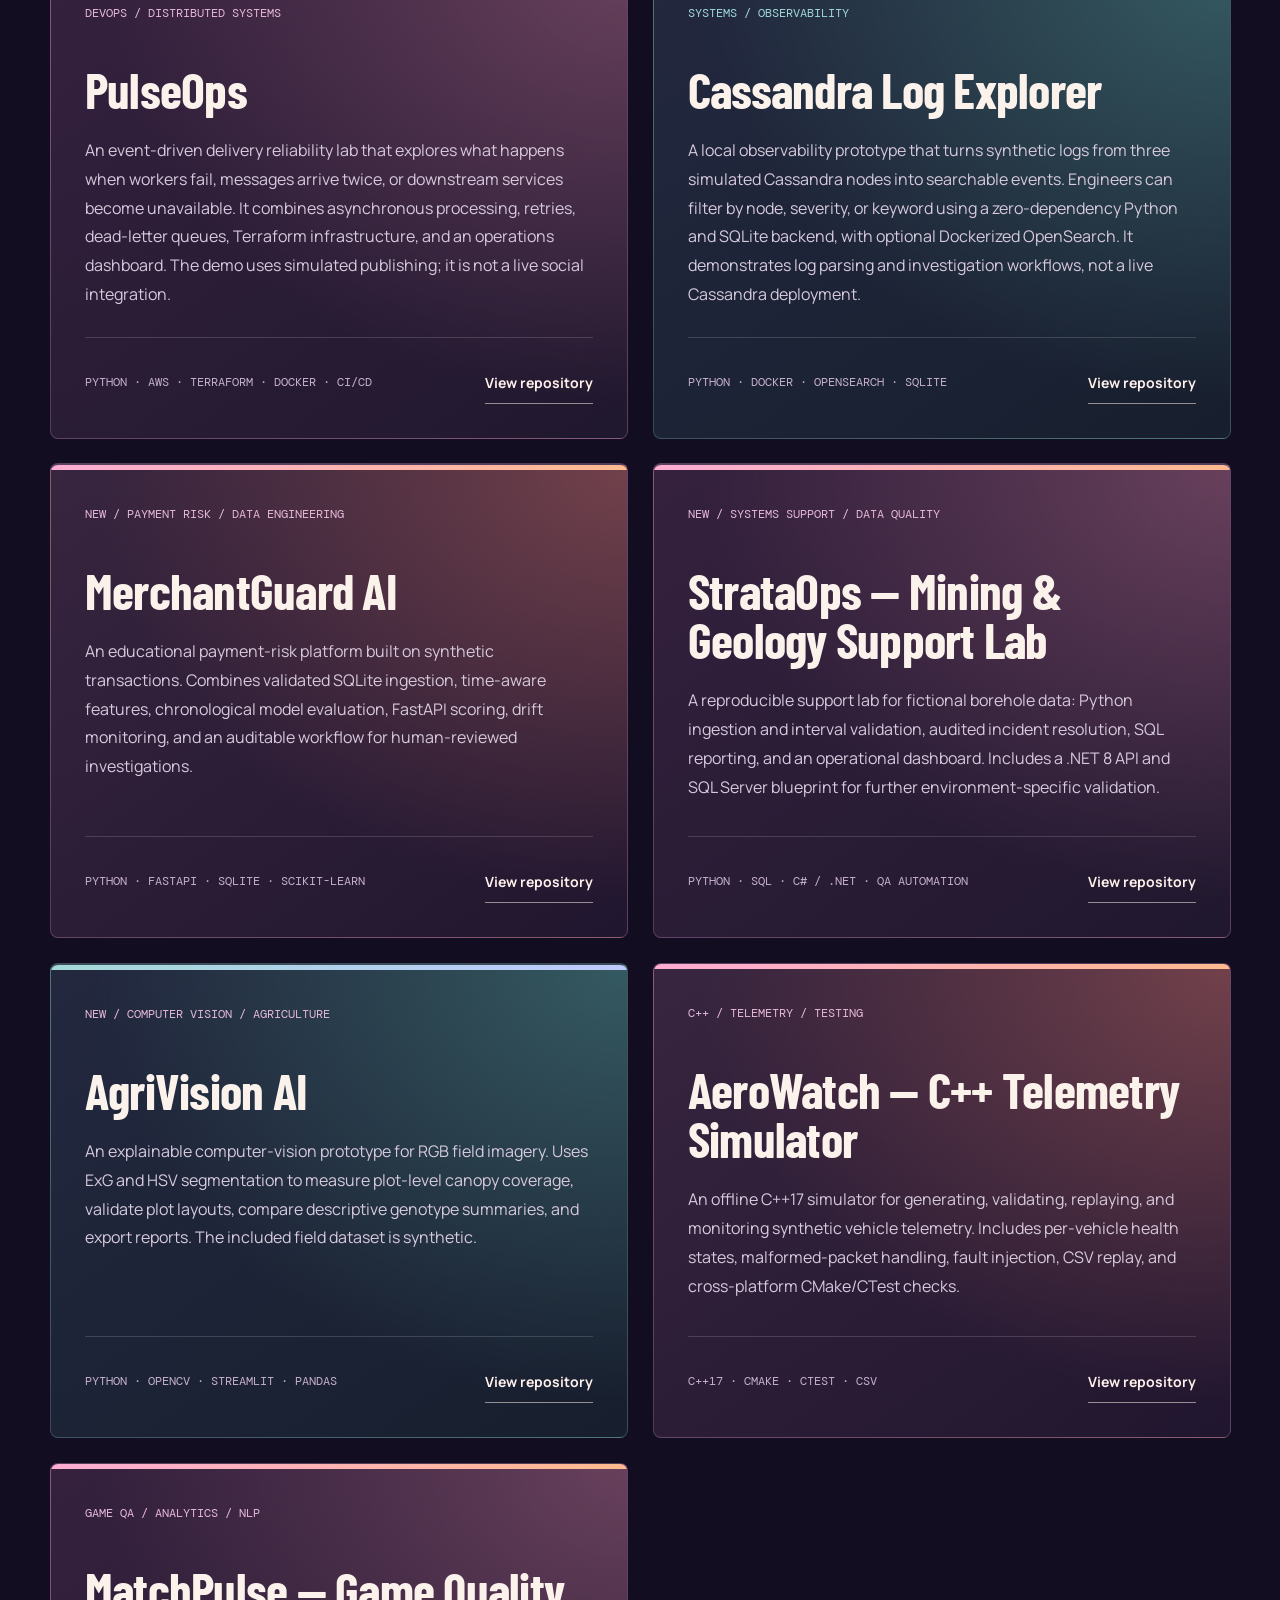
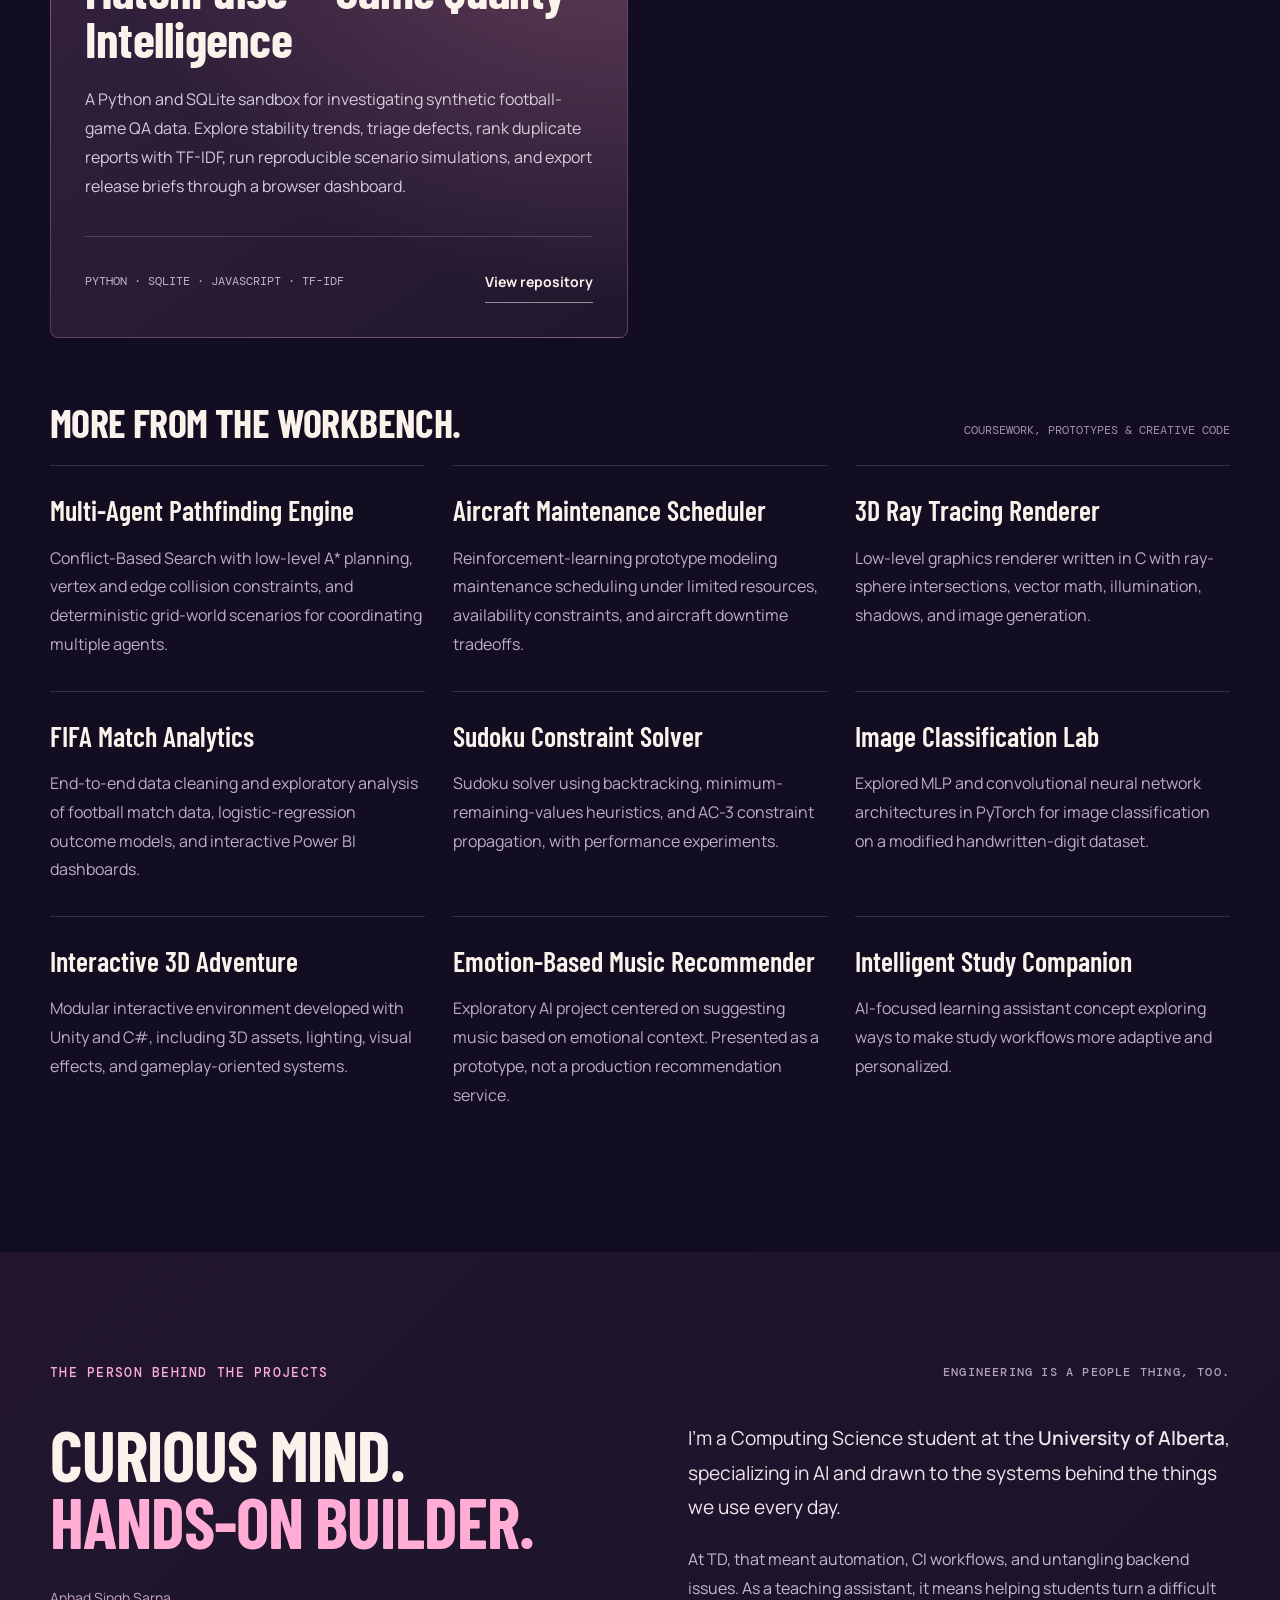
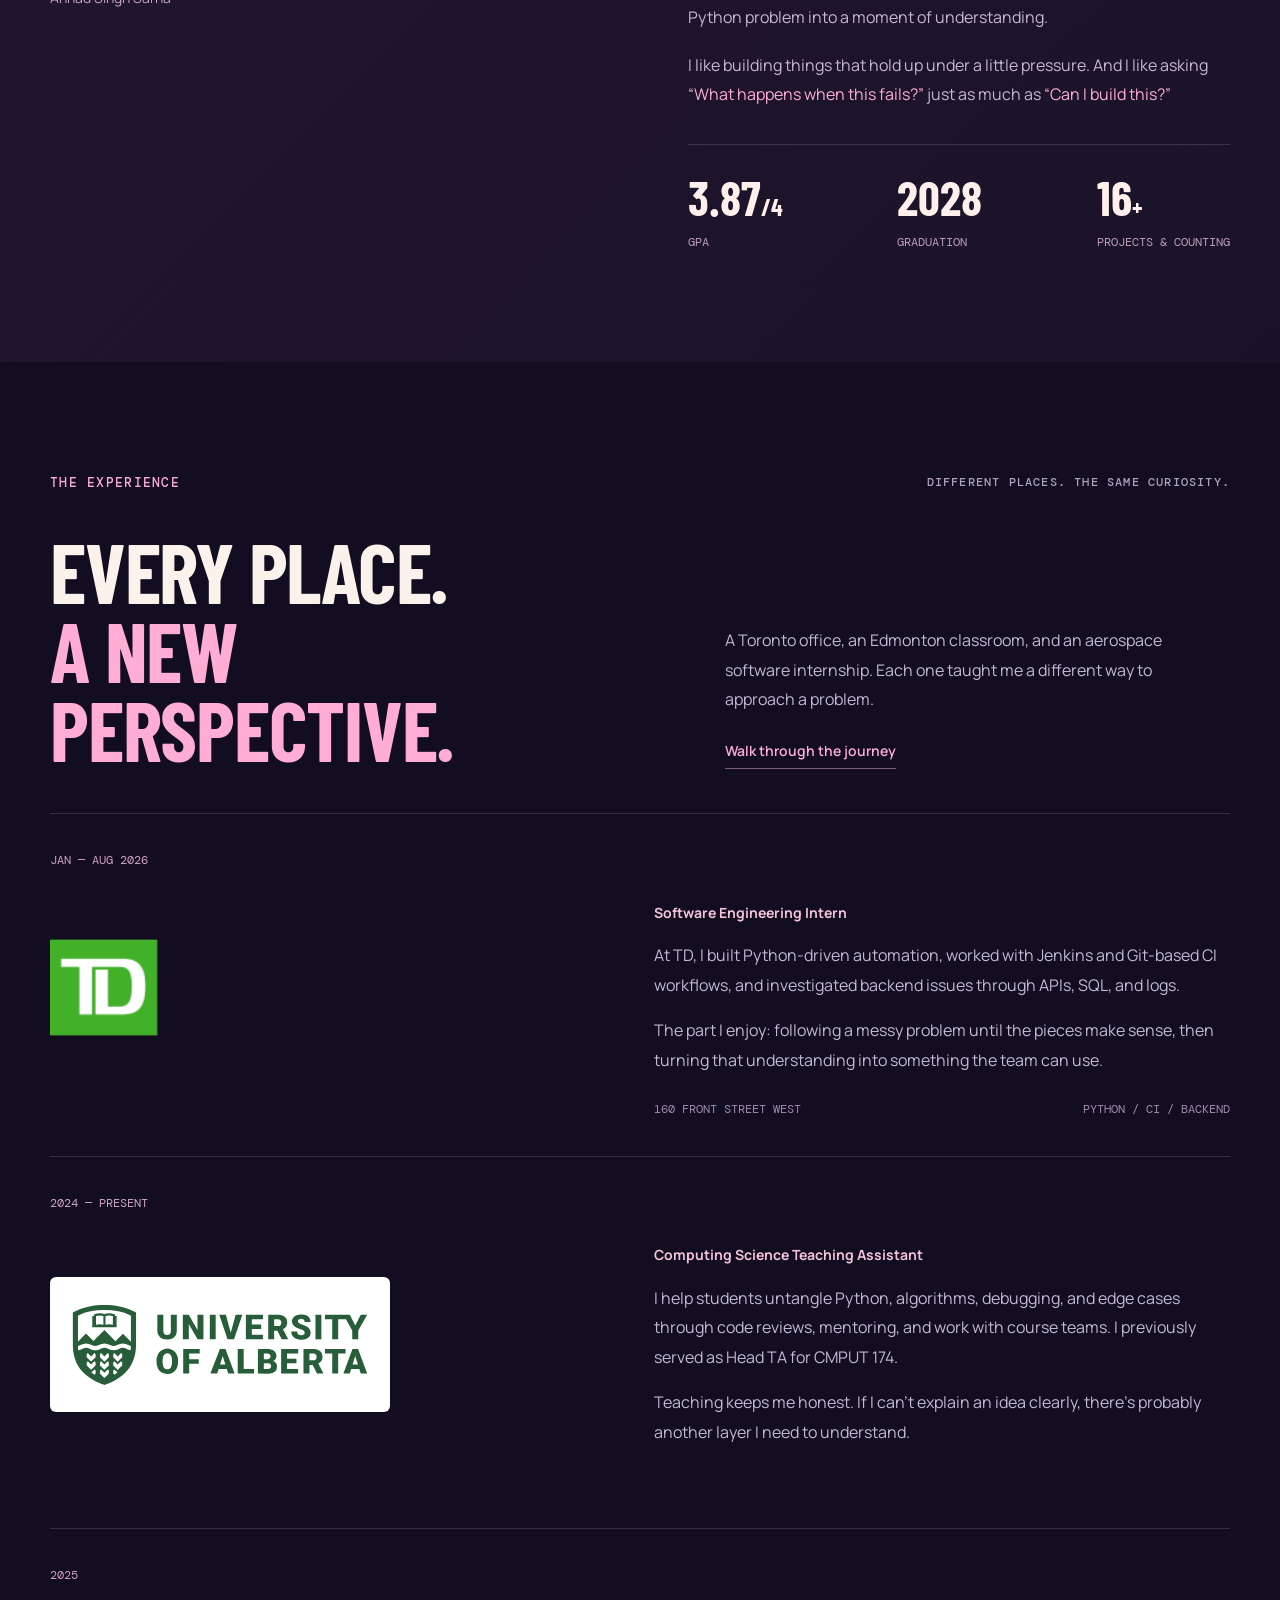
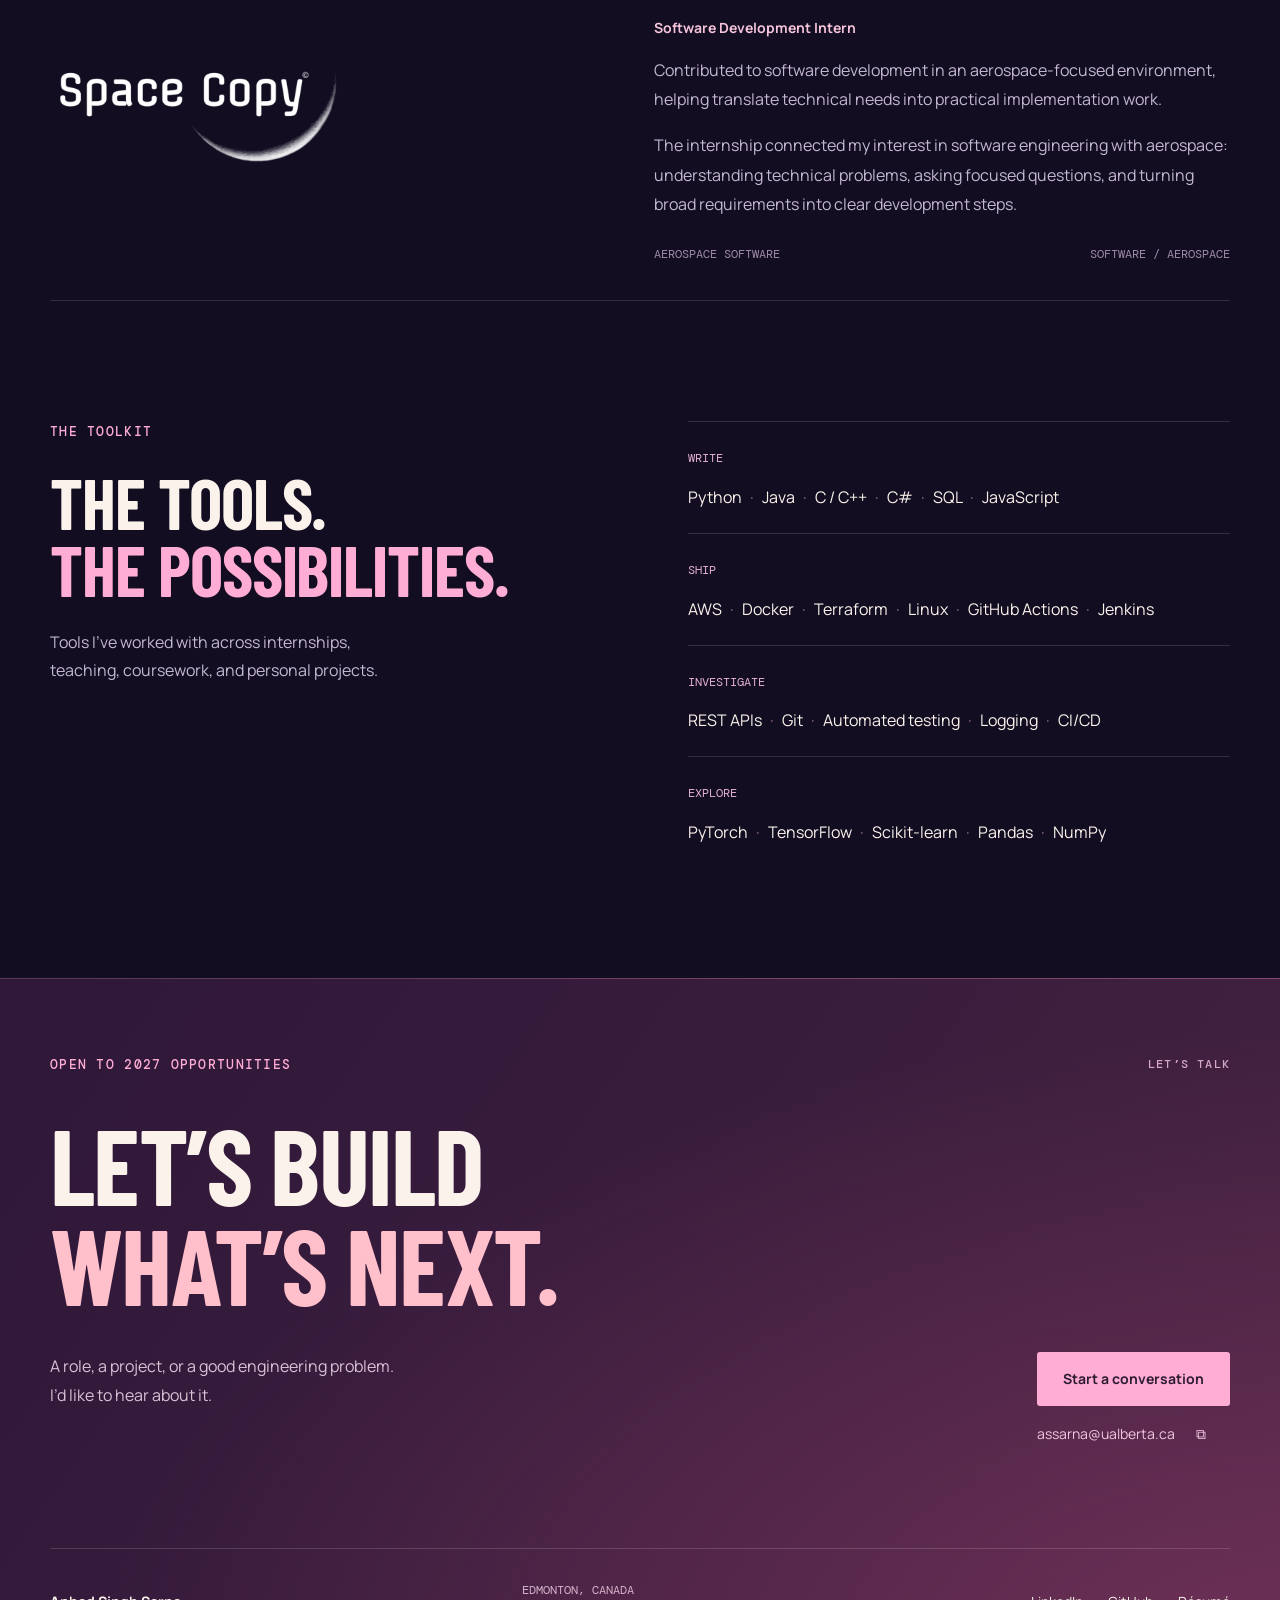
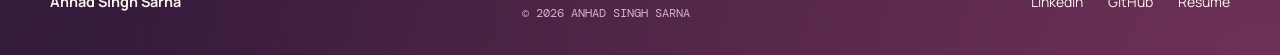
==== commit 77b9938b: "Animate homepage sections and headings on scroll" ====
--- a/index.html
+++ b/index.html
@@ -10,9 +10,9 @@
   <link rel="preconnect" href="https://fonts.googleapis.com">
   <link rel="preconnect" href="https://fonts.gstatic.com" crossorigin>
   <link href="https://fonts.googleapis.com/css2?family=Barlow+Condensed:wght@600;700;800;900&family=DM+Mono:wght@400;500&family=Manrope:wght@400;500;600;700;800&display=swap" rel="stylesheet">
-  <link rel="stylesheet" href="styles.css?v=type24">
+  <link rel="stylesheet" href="styles.css?v=scroll26">
   <script src="projects-data.js?v=21" defer></script>
-  <script src="script.js?v=type24" defer></script>
+  <script src="script.js?v=scroll26" defer></script>
 </head>
 <body id="top">
   <a class="skip-link" href="#main">Skip to content</a>
--- a/styles.css
+++ b/styles.css
@@ -1,4 +1,4 @@
-:root{--ink:#fbf2ec;--muted:#c5b8d2;--paper:#120d21;--panel:#21172f;--line:#ffffff24;--pink:#ffadd4;--peach:#ffba8e;--mint:#94e1d1;--sans:'Manrope',sans-serif;--display:'Barlow Condensed',Impact,sans-serif;--mono:'DM Mono',monospace}*{box-sizing:border-box}html{scroll-behavior:smooth;scroll-padding-top:110px}body{margin:0;background:var(--paper);color:var(--ink);font:1rem/1.8 var(--sans);-webkit-font-smoothing:antialiased}a{color:inherit;text-decoration:none}button{font:inherit;color:inherit;cursor:pointer;background:none;border:0}a,button{-webkit-tap-highlight-color:transparent}button:focus-visible,a:focus-visible{outline:2px solid var(--pink);outline-offset:6px}::selection{background:#ffb4d3;color:#21152d}[hidden]{display:none!important}h1,h2,h3,p{margin:0}h1,h2,h3{font-family:var(--display);font-weight:700;line-height:.95;letter-spacing:-.015em}h2{font-size:clamp(3.5rem,6.5vw,6rem)}h3{font-size:2.75rem}em{font-style:normal;color:var(--pink)}p+p{margin-top:20px}.wrap{width:min(1240px,calc(100% - 100px));margin:auto}.eyebrow,.section-aside{font:500 .8rem/1.7 var(--mono);letter-spacing:.1em}.eyebrow{color:var(--pink)}.section-aside{color:#b0a0bc;font-size:.75rem}.skip-link{position:fixed;left:25px;top:-100px;background:var(--pink);color:var(--paper);padding:12px 20px;z-index:100}.skip-link:focus{top:10px}.scroll-progress{position:fixed;left:0;right:0;top:0;height:3px;background:linear-gradient(90deg,var(--pink),var(--peach));transform-origin:left;z-index:101}.header{position:fixed;top:0;left:0;right:0;z-index:30;padding:0 4%;height:96px;display:flex;align-items:center;justify-content:space-between;gap:25px;transition:background .2s,border-color .2s;border-bottom:1px solid transparent}.header.scrolled{background:#120d21f5;border-color:var(--line)}.brand{font:700 .9rem/1.4 var(--sans);white-space:nowrap}.desktop-nav,.header-actions{display:flex;align-items:center;gap:28px}.desktop-nav a,.header-actions a{font-size:.875rem}.desktop-nav a{color:#e3d4e9}.desktop-nav a:hover,.desktop-nav a.active{color:var(--pink)}.nav-play{padding:10px 18px;border:1px solid #ffd2eb88;border-radius:3px}.nav-play:hover{background:var(--pink);color:var(--paper)}.resume-link{color:#f5ddea}.menu-toggle{display:none;width:34px;height:38px}.menu-toggle span{display:block;width:24px;height:2px;background:var(--ink);margin:6px auto}.mobile-nav{position:absolute;left:0;right:0;top:95px;padding:24px 6%;background:#1c132b;border-bottom:1px solid var(--line)}.mobile-nav a{display:block;padding:13px 0;border-bottom:1px solid var(--line);font-size:1rem}.hero{position:relative;isolation:isolate;height:100svh;min-height:900px;max-height:1120px;overflow:hidden;background:linear-gradient(120deg,#251034,#714063,#fe9e98)}.hero-backdrop{position:absolute;inset:0;width:100%;height:100%;object-fit:cover;object-position:center;z-index:-3}.hero-shade{position:absolute;inset:0;z-index:-2;background:linear-gradient(90deg,#120c25ec 0%,#170d2ac7 24%,#1d102a4d 53%,#1d102a00 80%),linear-gradient(0deg,#120d21 0%,#120d2166 14%,transparent 44%,#150e2544 100%)}.hero-content{padding-top:155px}.hero-intro{font:600 .875rem/1.6 var(--sans);letter-spacing:.11em}.hero-intro span{display:block;font:400 .75rem/1.7 var(--mono);color:#e3bfd6;letter-spacing:.04em;margin-top:7px}.hero h1{font:800 clamp(6.5rem,10vw,9.8rem)/.84 var(--display);letter-spacing:-.025em;margin-top:30px;max-width:650px;filter:drop-shadow(0 5px 18px #140c2544)}.hero h1 em{background:linear-gradient(100deg,#ffc9dc,#ff9eab 70%,#ffd4a2);-webkit-background-clip:text;background-clip:text;color:transparent}.hero-description{font-size:1rem;line-height:1.85;color:#f2dfe8;margin-top:30px;max-width:450px}.hero-actions{display:flex;align-items:center;gap:16px;margin-top:28px}.button{display:inline-flex;align-items:center;justify-content:center;min-height:54px;padding:14px 26px;border-radius:3px;font-weight:700;font-size:.875rem;transition:transform .2s,background .2s}.button:hover{transform:translateY(-3px)}.button-primary{background:var(--pink);color:#23152d;box-shadow:0 7px 30px #f984be22}.button-primary:hover{background:#ffc6e1}.button-outline{border:1px solid #f9e1ec99;background:#180c2922;color:var(--ink)}.button-outline:hover{background:#ffffff14}.hero-footer{position:absolute;left:0;right:0;bottom:37px;display:flex;align-items:end;justify-content:space-between;gap:30px;border-top:1px solid #ffdeed4d;padding-top:24px;font:400 .75rem/1.9 var(--mono);letter-spacing:.04em}.hero-footer>span{color:#f5c4d7}.hero-footer p{font-size:.75rem;color:#fff0ea}.hero-footer p span{display:block;color:#d7b3cc}.hero-footer a{font-size:.75rem;letter-spacing:.04em;color:#ffe0ee;border-bottom:1px solid #dab5ce}.intro-strip{border-bottom:1px solid var(--line);background:#120d21}.intro-strip>.wrap{padding:45px 0 48px;display:flex;justify-content:space-between;align-items:center;gap:40px}.intro-strip p{font-size:1.3rem;line-height:1.6;color:#cbbad2}.intro-strip strong{color:var(--ink);font-weight:500}.intro-strip span{font:400 .75rem/2 var(--mono);color:#ab99b9;text-align:right}.section{padding:110px 0}.section-heading{display:flex;justify-content:space-between;gap:30px;margin-bottom:38px}.section-intro{display:grid;grid-template-columns:1.15fr 1fr;align-items:end;gap:95px;margin-bottom:44px}.section-intro>p,.section-intro>div>p{max-width:440px;font-size:1rem;line-height:1.85;color:var(--muted)}.section-intro .text-link{margin-top:18px}.text-link{display:inline-block;color:var(--pink);border-bottom:1px solid #ffb6d877;font-weight:600;font-size:.875rem;padding:5px 0}.text-link:hover{color:#ffe7f2}.work-toolbar{display:flex;justify-content:space-between;align-items:center;gap:20px;margin-bottom:30px}.filters{display:flex;flex-wrap:wrap;gap:9px}.filter{border:1px solid var(--line);padding:10px 16px;border-radius:30px;font-size:.875rem;line-height:1.3;color:#d7c6df}.filter.active{background:var(--pink);border-color:var(--pink);color:#2d1c33}.filter span{margin-left:7px;opacity:.7}#filter-count{font:400 .75rem var(--mono);white-space:nowrap;color:#aa98b8}.projects-grid{display:grid;grid-template-columns:1fr 1fr;gap:25px}.featured-project{position:relative;border:1px solid #e8acda36;border-radius:8px;background:radial-gradient(ellipse at 100% 0%,#68405c 0,transparent 65%),linear-gradient(145deg,#35213e,#20182e);overflow:hidden}.featured-project:nth-child(2){background:radial-gradient(ellipse at 100% 0%,#355a61 0,transparent 65%),linear-gradient(145deg,#23283f,#171f2e);border-color:#9dceca40}.featured-project:before{content:'';display:block;height:5px;background:linear-gradient(90deg,var(--pink),var(--peach))}.featured-project:nth-child(2):before{background:linear-gradient(90deg,#a4d9d7,#bfc9ff)}.project-body{padding:34px}.project-label{font:400 .75rem/1.8 var(--mono);color:#e5b8d8;margin-bottom:40px}.featured-project:nth-child(2) .project-label{color:#9fd8da}.project-headline h3{font-size:3.4rem;line-height:.98;font-weight:700}.project-body>p:not(.project-label){font-size:1rem;line-height:1.8;color:#d7cadd;margin-top:22px}.project-tags{border-top:1px solid #ffffff26;padding-top:24px;margin-top:30px;display:flex;justify-content:space-between;align-items:center;gap:20px;flex-wrap:wrap}.project-tags span{font:400 .75rem/1.8 var(--mono);color:#c6b0cd}.project-tags a{font-size:.875rem;color:#fff0eb;font-weight:700;border-bottom:1px solid #fff0eb88}.archive-heading{display:flex;justify-content:space-between;align-items:end;gap:25px;margin:65px 0 24px}.archive-heading h3{font-size:2.5rem}.archive-heading>span{font:400 .75rem/1.8 var(--mono);color:#9f8eae}.project-archive{display:grid;grid-template-columns:repeat(3,1fr);gap:0 28px}.archive-project{border-top:1px solid var(--line);padding:28px 0 32px}.archive-project h3{font:600 1.75rem/1.15 var(--display);letter-spacing:0}.archive-project>p:not(.new-label){font-size:1rem;line-height:1.8;color:#bcaec9;margin-top:17px}.archive-project .text-link{margin-top:14px}.new-project{border-top:2px solid #f0a1c9}.new-label{font:500 .75rem/1.6 var(--mono);color:var(--pink);letter-spacing:.06em;margin-bottom:14px}.about-section{background:linear-gradient(135deg,#22162f,#191329)}.about-grid{display:grid;grid-template-columns:1fr 1fr;gap:95px}.about-grid h2{font-size:clamp(3.3rem,5.5vw,5.4rem)}.about-signature{font-size:.875rem;color:#c7a4bd;margin-top:30px}.about-copy{color:var(--muted);font-size:1rem}.about-copy .lead{font-size:1.2rem;line-height:1.8;color:#f1e4ec}.about-copy strong{font-weight:600}.about-stats{display:flex;justify-content:space-between;gap:20px;padding-top:28px;margin-top:35px;border-top:1px solid var(--line)}.about-stats>div{display:flex;flex-direction:column}.about-stats strong{font:700 3rem/1 var(--display);color:#fff0eb}.about-stats strong span{font-size:1.5rem}.about-stats strong [data-project-stat]{font-size:3rem}.about-stats>div>span{font:400 .75rem/1.7 var(--mono);color:#be9db9;margin-top:11px}.experience-cards{border-top:1px solid var(--line)}.experience-card{border-bottom:1px solid var(--line);padding:36px 0}.experience-card-body{display:grid;grid-template-columns:1fr 1.1fr;gap:16px 80px}.experience-meta{grid-column:1/-1;display:flex;justify-content:space-between;gap:20px;font:400 .75rem/1.8 var(--mono);color:#d1a3c4;margin-bottom:12px}.experience-card h3{font-size:clamp(2.5rem,3.2vw,3.4rem);line-height:1.05;grid-column:1;grid-row:2/5}.experience-role{font-size:.875rem;font-weight:700;color:#f4c3da}.experience-card p:not(.experience-role){font-size:1rem;line-height:1.85;color:var(--muted);grid-column:2;margin:0}.experience-foot{display:flex;justify-content:space-between;gap:18px;flex-wrap:wrap;grid-column:2;margin-top:8px;font:400 .75rem/1.7 var(--mono);color:#9f8aa9}.remote-badge{font-size:.75rem;border:1px solid #d6a1c358;padding:3px 6px;font-weight:400;margin-left:10px}.toolkit-section{padding-top:10px}.toolkit-layout{display:grid;grid-template-columns:1fr 1fr;gap:95px}.toolkit-layout .eyebrow{margin-bottom:26px}.toolkit-layout h2{font-size:clamp(3.3rem,5.5vw,5.4rem)}.toolkit-note{font-size:1rem;color:var(--muted);margin-top:25px;max-width:370px}.tool-list>div{padding:20px 0;border-top:1px solid var(--line)}.tool-list>div>span{font:400 .75rem var(--mono);color:#e3afd1}.tool-list p{font-size:1rem;line-height:2;margin-top:10px}.tool-list i{font-style:normal;color:#95698e;margin:0 5px}.contact-section{position:relative;overflow:hidden;background:radial-gradient(ellipse at 100% 100%,#923c6b88,transparent 65%),linear-gradient(125deg,#2e1739,#452340);padding-top:75px;border-top:1px solid #f0b1ce33}.contact-top{display:flex;justify-content:space-between;gap:20px;margin-bottom:38px}.contact-top .section-aside{color:#d4a8c3}.contact-section h2{font-size:clamp(4rem,8.3vw,8rem);line-height:.94}.contact-section em{color:#ffbfcb}.contact-bottom{display:flex;justify-content:space-between;gap:40px;margin:38px 0 65px}.contact-bottom>p{color:#dbc1d6;font-size:1rem}.contact-actions{display:flex;align-items:start;flex-direction:column;gap:15px}.button-light{background:var(--pink);color:#2d1b32}.copy-email{font-size:.875rem;color:#f0c7df;padding:0}.copy-email span{margin-left:18px}.copy-status{font-size:.75rem;color:#e9c3d9;min-height:22px}.footer{display:flex;justify-content:space-between;align-items:center;gap:30px;padding:30px 0;border-top:1px solid #ffffff25}.footer-location{font:400 .75rem/1.9 var(--mono);color:#d4b2c9}.footer-links{display:flex;gap:25px;font-size:.875rem}.back-to-top{position:fixed;right:24px;bottom:24px;z-index:25;width:42px;height:42px;border:1px solid #ffb9db66;border-radius:50%;background:#22152e;opacity:0;pointer-events:none;transition:opacity .2s}.back-to-top.visible{opacity:1;pointer-events:auto}.reveal-ready{opacity:0;transform:translateY(14px);transition:opacity .5s,transform .5s}.is-visible{opacity:1;transform:none}
+:root{--ink:#fbf2ec;--muted:#c5b8d2;--paper:#120d21;--panel:#21172f;--line:#ffffff24;--pink:#ffadd4;--peach:#ffba8e;--mint:#94e1d1;--sans:'Manrope',sans-serif;--display:'Barlow Condensed',Impact,sans-serif;--mono:'DM Mono',monospace}*{box-sizing:border-box}html{scroll-behavior:smooth;scroll-padding-top:110px}body{margin:0;background:var(--paper);color:var(--ink);font:1rem/1.8 var(--sans);-webkit-font-smoothing:antialiased}a{color:inherit;text-decoration:none}button{font:inherit;color:inherit;cursor:pointer;background:none;border:0}a,button{-webkit-tap-highlight-color:transparent}button:focus-visible,a:focus-visible{outline:2px solid var(--pink);outline-offset:6px}::selection{background:#ffb4d3;color:#21152d}[hidden]{display:none!important}h1,h2,h3,p{margin:0}h1,h2,h3{font-family:var(--display);font-weight:700;line-height:.95;letter-spacing:-.015em}h2{font-size:clamp(3.5rem,6.5vw,6rem)}h3{font-size:2.75rem}em{font-style:normal;color:var(--pink)}p+p{margin-top:20px}.wrap{width:min(1240px,calc(100% - 100px));margin:auto}.eyebrow,.section-aside{font:500 .8rem/1.7 var(--mono);letter-spacing:.1em}.eyebrow{color:var(--pink)}.section-aside{color:#b0a0bc;font-size:.75rem}.skip-link{position:fixed;left:25px;top:-100px;background:var(--pink);color:var(--paper);padding:12px 20px;z-index:100}.skip-link:focus{top:10px}.scroll-progress{position:fixed;left:0;right:0;top:0;height:3px;background:linear-gradient(90deg,var(--pink),var(--peach));transform-origin:left;z-index:101}.header{position:fixed;top:0;left:0;right:0;z-index:30;padding:0 4%;height:96px;display:flex;align-items:center;justify-content:space-between;gap:25px;transition:background .2s,border-color .2s;border-bottom:1px solid transparent}.header.scrolled{background:#120d21f5;border-color:var(--line)}.brand{font:700 .9rem/1.4 var(--sans);white-space:nowrap}.desktop-nav,.header-actions{display:flex;align-items:center;gap:28px}.desktop-nav a,.header-actions a{font-size:.875rem}.desktop-nav a{color:#e3d4e9}.desktop-nav a:hover,.desktop-nav a.active{color:var(--pink)}.nav-play{padding:10px 18px;border:1px solid #ffd2eb88;border-radius:3px}.nav-play:hover{background:var(--pink);color:var(--paper)}.resume-link{color:#f5ddea}.menu-toggle{display:none;width:34px;height:38px}.menu-toggle span{display:block;width:24px;height:2px;background:var(--ink);margin:6px auto}.mobile-nav{position:absolute;left:0;right:0;top:95px;padding:24px 6%;background:#1c132b;border-bottom:1px solid var(--line)}.mobile-nav a{display:block;padding:13px 0;border-bottom:1px solid var(--line);font-size:1rem}.hero{position:relative;isolation:isolate;height:100svh;min-height:900px;max-height:1120px;overflow:hidden;background:linear-gradient(120deg,#251034,#714063,#fe9e98)}.hero-backdrop{position:absolute;inset:0;width:100%;height:100%;object-fit:cover;object-position:center;z-index:-3}.hero-shade{position:absolute;inset:0;z-index:-2;background:linear-gradient(90deg,#120c25ec 0%,#170d2ac7 24%,#1d102a4d 53%,#1d102a00 80%),linear-gradient(0deg,#120d21 0%,#120d2166 14%,transparent 44%,#150e2544 100%)}.hero-content{padding-top:155px}.hero-intro{font:600 .875rem/1.6 var(--sans);letter-spacing:.11em}.hero-intro span{display:block;font:400 .75rem/1.7 var(--mono);color:#e3bfd6;letter-spacing:.04em;margin-top:7px}.hero h1{font:800 clamp(6.5rem,10vw,9.8rem)/.84 var(--display);letter-spacing:-.025em;margin-top:30px;max-width:650px;filter:drop-shadow(0 5px 18px #140c2544)}.hero h1 em{background:linear-gradient(100deg,#ffc9dc,#ff9eab 70%,#ffd4a2);-webkit-background-clip:text;background-clip:text;color:transparent}.hero-description{font-size:1rem;line-height:1.85;color:#f2dfe8;margin-top:30px;max-width:450px}.hero-actions{display:flex;align-items:center;gap:16px;margin-top:28px}.button{display:inline-flex;align-items:center;justify-content:center;min-height:54px;padding:14px 26px;border-radius:3px;font-weight:700;font-size:.875rem;transition:transform .2s,background .2s}.button:hover{transform:translateY(-3px)}.button-primary{background:var(--pink);color:#23152d;box-shadow:0 7px 30px #f984be22}.button-primary:hover{background:#ffc6e1}.button-outline{border:1px solid #f9e1ec99;background:#180c2922;color:var(--ink)}.button-outline:hover{background:#ffffff14}.hero-footer{position:absolute;left:0;right:0;bottom:37px;display:flex;align-items:end;justify-content:space-between;gap:30px;border-top:1px solid #ffdeed4d;padding-top:24px;font:400 .75rem/1.9 var(--mono);letter-spacing:.04em}.hero-footer>span{color:#f5c4d7}.hero-footer p{font-size:.75rem;color:#fff0ea}.hero-footer p span{display:block;color:#d7b3cc}.hero-footer a{font-size:.75rem;letter-spacing:.04em;color:#ffe0ee;border-bottom:1px solid #dab5ce}.intro-strip{border-bottom:1px solid var(--line);background:#120d21}.intro-strip>.wrap{padding:45px 0 48px;display:flex;justify-content:space-between;align-items:center;gap:40px}.intro-strip p{font-size:1.3rem;line-height:1.6;color:#cbbad2}.intro-strip strong{color:var(--ink);font-weight:500}.intro-strip span{font:400 .75rem/2 var(--mono);color:#ab99b9;text-align:right}.section{padding:110px 0}.section-heading{display:flex;justify-content:space-between;gap:30px;margin-bottom:38px}.section-intro{display:grid;grid-template-columns:1.15fr 1fr;align-items:end;gap:95px;margin-bottom:44px}.section-intro>p,.section-intro>div>p{max-width:440px;font-size:1rem;line-height:1.85;color:var(--muted)}.section-intro .text-link{margin-top:18px}.text-link{display:inline-block;color:var(--pink);border-bottom:1px solid #ffb6d877;font-weight:600;font-size:.875rem;padding:5px 0}.text-link:hover{color:#ffe7f2}.work-toolbar{display:flex;justify-content:space-between;align-items:center;gap:20px;margin-bottom:30px}.filters{display:flex;flex-wrap:wrap;gap:9px}.filter{border:1px solid var(--line);padding:10px 16px;border-radius:30px;font-size:.875rem;line-height:1.3;color:#d7c6df}.filter.active{background:var(--pink);border-color:var(--pink);color:#2d1c33}.filter span{margin-left:7px;opacity:.7}#filter-count{font:400 .75rem var(--mono);white-space:nowrap;color:#aa98b8}.projects-grid{display:grid;grid-template-columns:1fr 1fr;gap:25px}.featured-project{position:relative;border:1px solid #e8acda36;border-radius:8px;background:radial-gradient(ellipse at 100% 0%,#68405c 0,transparent 65%),linear-gradient(145deg,#35213e,#20182e);overflow:hidden}.featured-project:nth-child(2){background:radial-gradient(ellipse at 100% 0%,#355a61 0,transparent 65%),linear-gradient(145deg,#23283f,#171f2e);border-color:#9dceca40}.featured-project:before{content:'';display:block;height:5px;background:linear-gradient(90deg,var(--pink),var(--peach))}.featured-project:nth-child(2):before{background:linear-gradient(90deg,#a4d9d7,#bfc9ff)}.project-body{padding:34px}.project-label{font:400 .75rem/1.8 var(--mono);color:#e5b8d8;margin-bottom:40px}.featured-project:nth-child(2) .project-label{color:#9fd8da}.project-headline h3{font-size:3.4rem;line-height:.98;font-weight:700}.project-body>p:not(.project-label){font-size:1rem;line-height:1.8;color:#d7cadd;margin-top:22px}.project-tags{border-top:1px solid #ffffff26;padding-top:24px;margin-top:30px;display:flex;justify-content:space-between;align-items:center;gap:20px;flex-wrap:wrap}.project-tags span{font:400 .75rem/1.8 var(--mono);color:#c6b0cd}.project-tags a{font-size:.875rem;color:#fff0eb;font-weight:700;border-bottom:1px solid #fff0eb88}.archive-heading{display:flex;justify-content:space-between;align-items:end;gap:25px;margin:65px 0 24px}.archive-heading h3{font-size:2.5rem}.archive-heading>span{font:400 .75rem/1.8 var(--mono);color:#9f8eae}.project-archive{display:grid;grid-template-columns:repeat(3,1fr);gap:0 28px}.archive-project{border-top:1px solid var(--line);padding:28px 0 32px}.archive-project h3{font:600 1.75rem/1.15 var(--display);letter-spacing:0}.archive-project>p:not(.new-label){font-size:1rem;line-height:1.8;color:#bcaec9;margin-top:17px}.archive-project .text-link{margin-top:14px}.new-project{border-top:2px solid #f0a1c9}.new-label{font:500 .75rem/1.6 var(--mono);color:var(--pink);letter-spacing:.06em;margin-bottom:14px}.about-section{background:linear-gradient(135deg,#22162f,#191329)}.about-grid{display:grid;grid-template-columns:1fr 1fr;gap:95px}.about-grid h2{font-size:clamp(3.3rem,5.5vw,5.4rem)}.about-signature{font-size:.875rem;color:#c7a4bd;margin-top:30px}.about-copy{color:var(--muted);font-size:1rem}.about-copy .lead{font-size:1.2rem;line-height:1.8;color:#f1e4ec}.about-copy strong{font-weight:600}.about-stats{display:flex;justify-content:space-between;gap:20px;padding-top:28px;margin-top:35px;border-top:1px solid var(--line)}.about-stats>div{display:flex;flex-direction:column}.about-stats strong{font:700 3rem/1 var(--display);color:#fff0eb}.about-stats strong span{font-size:1.5rem}.about-stats strong [data-project-stat]{font-size:3rem}.about-stats>div>span{font:400 .75rem/1.7 var(--mono);color:#be9db9;margin-top:11px}.experience-cards{border-top:1px solid var(--line)}.experience-card{border-bottom:1px solid var(--line);padding:36px 0}.experience-card-body{display:grid;grid-template-columns:1fr 1.1fr;gap:16px 80px}.experience-meta{grid-column:1/-1;display:flex;justify-content:space-between;gap:20px;font:400 .75rem/1.8 var(--mono);color:#d1a3c4;margin-bottom:12px}.experience-card h3{font-size:clamp(2.5rem,3.2vw,3.4rem);line-height:1.05;grid-column:1;grid-row:2/5}.experience-role{font-size:.875rem;font-weight:700;color:#f4c3da}.experience-card p:not(.experience-role){font-size:1rem;line-height:1.85;color:var(--muted);grid-column:2;margin:0}.experience-foot{display:flex;justify-content:space-between;gap:18px;flex-wrap:wrap;grid-column:2;margin-top:8px;font:400 .75rem/1.7 var(--mono);color:#9f8aa9}.remote-badge{font-size:.75rem;border:1px solid #d6a1c358;padding:3px 6px;font-weight:400;margin-left:10px}.toolkit-section{padding-top:10px}.toolkit-layout{display:grid;grid-template-columns:1fr 1fr;gap:95px}.toolkit-layout .eyebrow{margin-bottom:26px}.toolkit-layout h2{font-size:clamp(3.3rem,5.5vw,5.4rem)}.toolkit-note{font-size:1rem;color:var(--muted);margin-top:25px;max-width:370px}.tool-list>div{padding:20px 0;border-top:1px solid var(--line)}.tool-list>div>span{font:400 .75rem var(--mono);color:#e3afd1}.tool-list p{font-size:1rem;line-height:2;margin-top:10px}.tool-list i{font-style:normal;color:#95698e;margin:0 5px}.contact-section{position:relative;overflow:hidden;background:radial-gradient(ellipse at 100% 100%,#923c6b88,transparent 65%),linear-gradient(125deg,#2e1739,#452340);padding-top:75px;border-top:1px solid #f0b1ce33}.contact-top{display:flex;justify-content:space-between;gap:20px;margin-bottom:38px}.contact-top .section-aside{color:#d4a8c3}.contact-section h2{font-size:clamp(4rem,8.3vw,8rem);line-height:.94}.contact-section em{color:#ffbfcb}.contact-bottom{display:flex;justify-content:space-between;gap:40px;margin:38px 0 65px}.contact-bottom>p{color:#dbc1d6;font-size:1rem}.contact-actions{display:flex;align-items:start;flex-direction:column;gap:15px}.button-light{background:var(--pink);color:#2d1b32}.copy-email{font-size:.875rem;color:#f0c7df;padding:0}.copy-email span{margin-left:18px}.copy-status{font-size:.75rem;color:#e9c3d9;min-height:22px}.footer{display:flex;justify-content:space-between;align-items:center;gap:30px;padding:30px 0;border-top:1px solid #ffffff25}.footer-location{font:400 .75rem/1.9 var(--mono);color:#d4b2c9}.footer-links{display:flex;gap:25px;font-size:.875rem}.back-to-top{position:fixed;right:24px;bottom:24px;z-index:25;width:42px;height:42px;border:1px solid #ffb9db66;border-radius:50%;background:#22152e;opacity:0;pointer-events:none;transition:opacity .2s}.back-to-top.visible{opacity:1;pointer-events:auto}
 @media(min-width:1700px){.hero-content{padding-top:185px}}@media(max-width:1150px){.desktop-nav,.header-actions{gap:18px}.header{padding:0 30px;gap:15px}.wrap{width:calc(100% - 70px)}.section-intro,.about-grid,.toolkit-layout{gap:55px}.hero h1{font-size:8.2rem}.project-body{padding:29px}.project-archive{grid-template-columns:1fr 1fr}.experience-card-body{column-gap:50px}.hero-footer{gap:20px}.hero-footer a{display:none}.section-aside{max-width:290px;text-align:right}.contact-section h2{font-size:6.5rem}}@media(max-width:980px){.desktop-nav,.resume-link{display:none}.menu-toggle{display:block}.header{height:82px}.mobile-nav{top:81px}.hero-content{padding-top:145px}.hero{min-height:860px}.hero h1{font-size:7.8rem}.hero-backdrop{object-position:58% center}.hero-shade{background:linear-gradient(90deg,#160d28d9,#160d28aa 35%,#160d2811),linear-gradient(0deg,#120d21,transparent 50%)}.section-intro{grid-template-columns:1fr 1fr;gap:40px}.hero-intro{font-size:.8rem}.hero-intro span{font-size:.75rem}.about-grid{gap:45px}.about-stats{gap:15px}.project-headline h3{font-size:2.9rem}.toolkit-layout{gap:45px}.experience-card h3{font-size:2.8rem}.footer{flex-wrap:wrap}.footer-location{margin-left:auto}.footer-links{width:100%}.intro-strip span{max-width:300px}}@media(max-width:700px){.wrap{width:calc(100% - 40px)}.header{height:76px;padding:0 20px}.brand{font-size:.875rem}.header-actions{gap:12px}.header-actions .nav-play{font-size:.875rem;padding:8px 12px}.mobile-nav{top:75px}.hero{min-height:870px;max-height:1000px}.hero-content{padding-top:135px}.hero-intro{font-size:.75rem;letter-spacing:.08em}.hero-intro span{font-size:.75rem;max-width:300px;margin-top:10px}.hero h1{font-size:clamp(5.5rem,23vw,7.8rem);line-height:.86;margin-top:30px}.hero-description{font-size:1rem;line-height:1.85;margin-top:28px;max-width:335px}.desktop-break{display:none}.hero-actions{gap:12px;flex-wrap:wrap;margin-top:26px}.button{font-size:.875rem;padding:13px 18px;min-height:52px}.hero-backdrop{object-position:65% center}.hero-shade{background:linear-gradient(90deg,#180c29d9,#190b2977 70%,#190b2944),linear-gradient(0deg,#120d21 0%,#120d2166 25%,transparent 65%)}.hero-footer{bottom:25px;padding-top:20px;align-items:start;gap:15px}.hero-footer>span{font-size:.75rem;max-width:115px;line-height:1.9}.hero-footer p,.hero-footer p span{font-size:.75rem}.intro-strip>.wrap{display:block;padding:30px 0}.intro-strip p{font-size:1.15rem}.intro-strip span{display:block;text-align:left;font-size:.75rem;margin-top:20px;max-width:100%}.section{padding:75px 0}.section-heading{margin-bottom:28px}.section-aside{display:none}.section-intro,.about-grid,.toolkit-layout{grid-template-columns:1fr;gap:28px}.section-intro{margin-bottom:35px}h2{font-size:3.8rem}.section-intro>p,.section-intro>div>p{font-size:1rem}.work-toolbar{display:block}.filters{gap:7px}.filter{font-size:.875rem;padding:9px 13px}#filter-count{display:block;margin-top:18px}.projects-grid,.project-archive{grid-template-columns:1fr}.project-body{padding:26px}.project-label{margin-bottom:28px;font-size:.75rem}.project-headline h3{font-size:3.1rem}.project-body>p:not(.project-label){font-size:1rem}.project-tags{gap:15px;margin-top:25px;padding-top:20px}.project-tags span{font-size:.75rem}.archive-heading{display:block;margin-top:45px}.archive-heading h3{font-size:2.4rem}.archive-heading>span{display:block;font-size:.75rem;margin-top:12px}.archive-project{padding:26px 0 30px}.archive-project h3{font-size:2rem}.archive-project>p:not(.new-label){font-size:1rem}.about-grid h2,.toolkit-layout h2{font-size:3.5rem}.about-copy .lead{font-size:1.15rem}.about-stats strong{font-size:2.8rem}.about-stats>div>span{font-size:.75rem}.about-stats strong [data-project-stat]{font-size:2.8rem}.experience-card-body{display:block}.experience-meta{font-size:.75rem;gap:15px;margin-bottom:23px}.experience-card h3{font-size:2.8rem;margin-bottom:18px}.experience-role{margin-bottom:20px}.experience-card p:not(.experience-role){margin-top:16px}.experience-foot{margin-top:22px;font-size:.75rem}.remote-badge{margin-left:5px;font-size:.75rem}.toolkit-section{padding-top:0}.contact-section{padding-top:55px}.contact-top{margin-bottom:30px}.contact-top .eyebrow{font-size:.75rem}.contact-section h2{font-size:4.2rem}.contact-bottom{display:block;margin:30px 0 42px}.contact-actions{margin-top:25px}.footer{gap:25px}.footer-location{font-size:.75rem}.footer-links{font-size:.875rem;gap:25px}.back-to-top{right:15px;bottom:15px}.reveal-ready{transform:none}}@media(prefers-reduced-motion:reduce){html{scroll-behavior:auto}*,*:before,*:after{transition:none!important}.reveal-ready{opacity:1;transform:none}}
 
 /* Original employer and university marks retain their native colours and proportions. */
@@ -13,3 +13,7 @@
 @media(max-width:700px){.hero{min-height:870px;max-height:1060px}.hero-content{padding-top:140px}.hero h1{font-size:clamp(5.5rem,23vw,8rem);line-height:.86;margin-top:31px}.hero-intro span{margin-top:10px;max-width:none}.hero-description{max-width:355px;padding:0 4px;margin-top:28px}.hero-actions{gap:12px;flex-wrap:wrap}.hero-atmosphere{background:radial-gradient(ellipse at 5% 20%,#a83c8233,transparent 70%),radial-gradient(ellipse at 95% 73%,#486b9c26,transparent 60%)}.featured-project{min-height:410px}.featured-project .project-headline h3{font-size:2.8rem}.featured-project .project-label{margin-bottom:25px}.featured-project .project-tags{align-items:start;gap:12px}.featured-project .project-tags>span{max-width:100%}.hero-footer{gap:15px}.archive-heading h3{font-size:2.15rem}}
 @media(prefers-reduced-motion:reduce){.featured-project{transform:none!important}.cursor-ring,.cursor-aura,.cursor-spark{display:none!important}}
 .featured-project{display:flex;flex-direction:column}.featured-project:before{flex:0 0 5px}.featured-project .project-body{height:auto;flex:1}
+
+/* Scroll entrances use independent translate/scale, preserving pointer tilt. */
+.scroll-pending{opacity:0}.headline-line{display:block;overflow:clip;padding-bottom:.12em;margin-bottom:-.12em}.headline-text{display:block}.hero-content,.hero-atmosphere{backface-visibility:hidden}
+@media(prefers-reduced-motion:reduce){.scroll-pending{opacity:1}.hero-content,.hero-atmosphere{translate:none!important;opacity:1!important}}
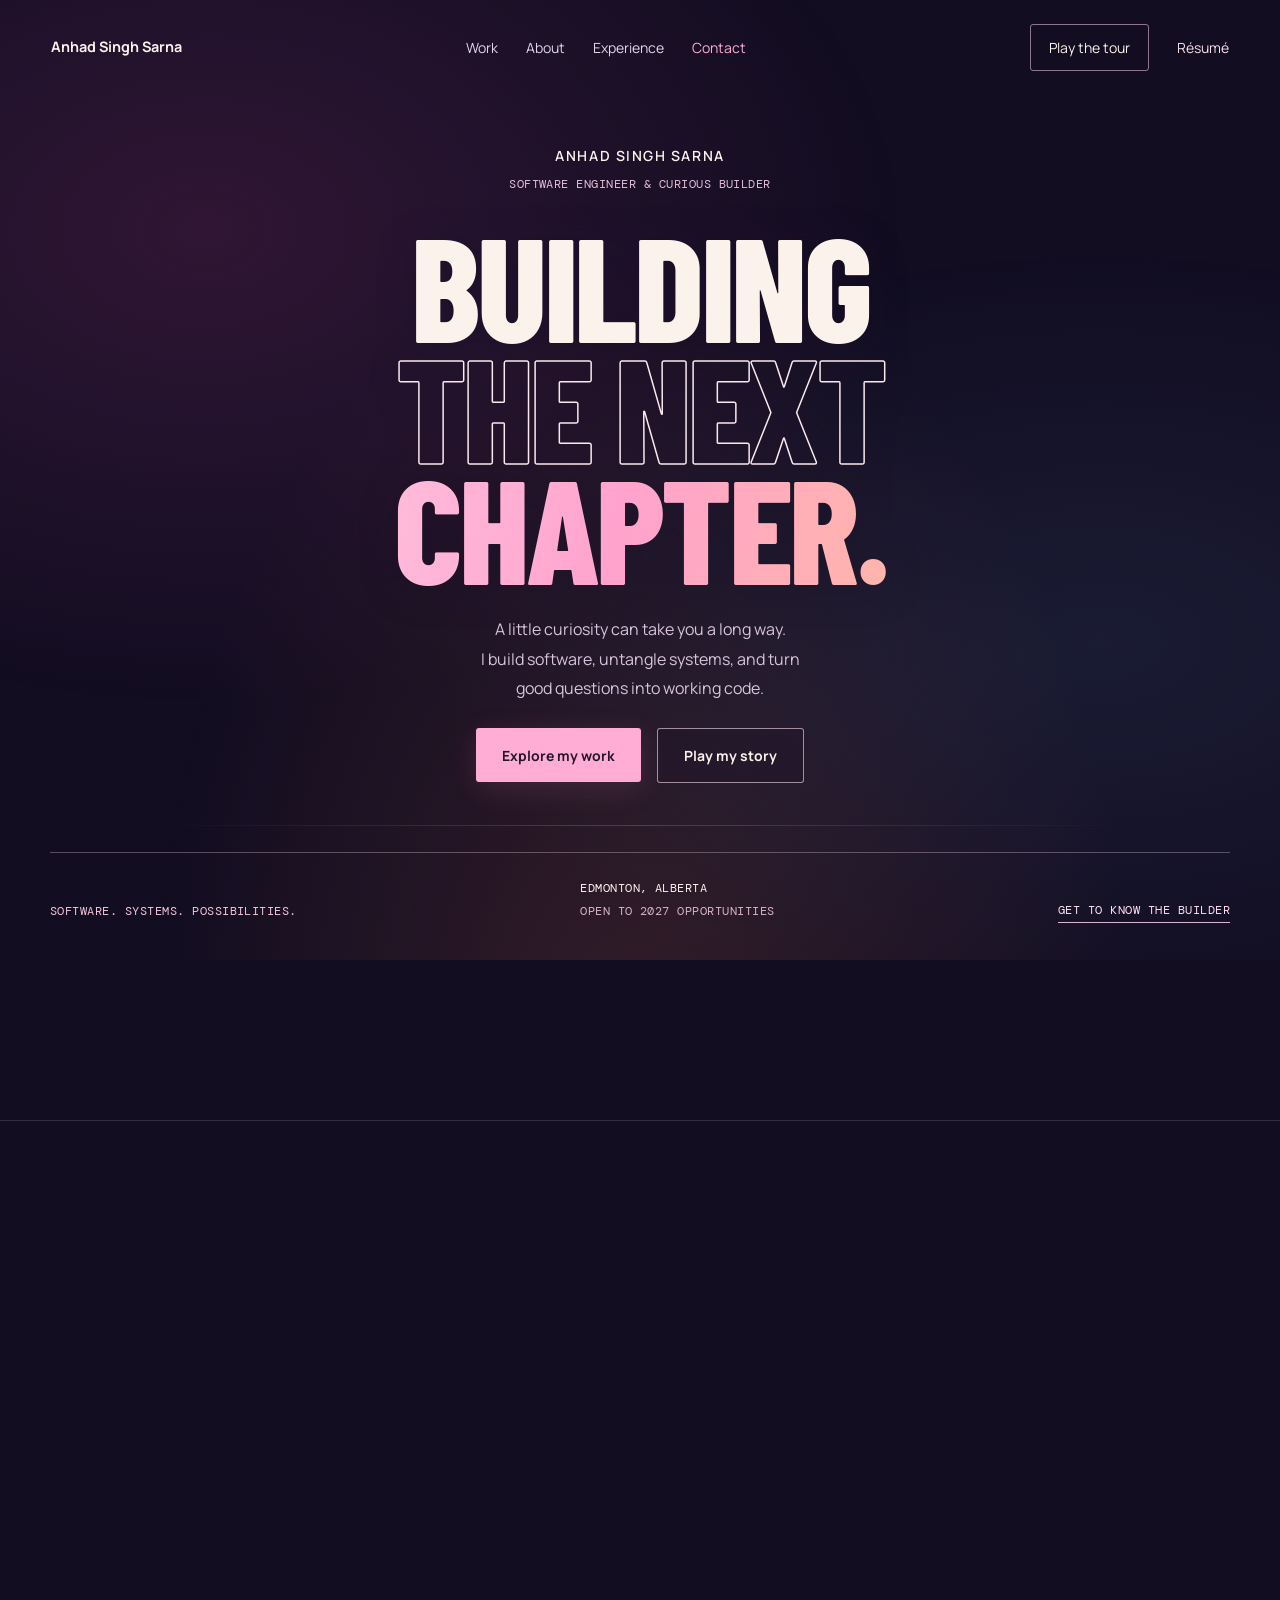
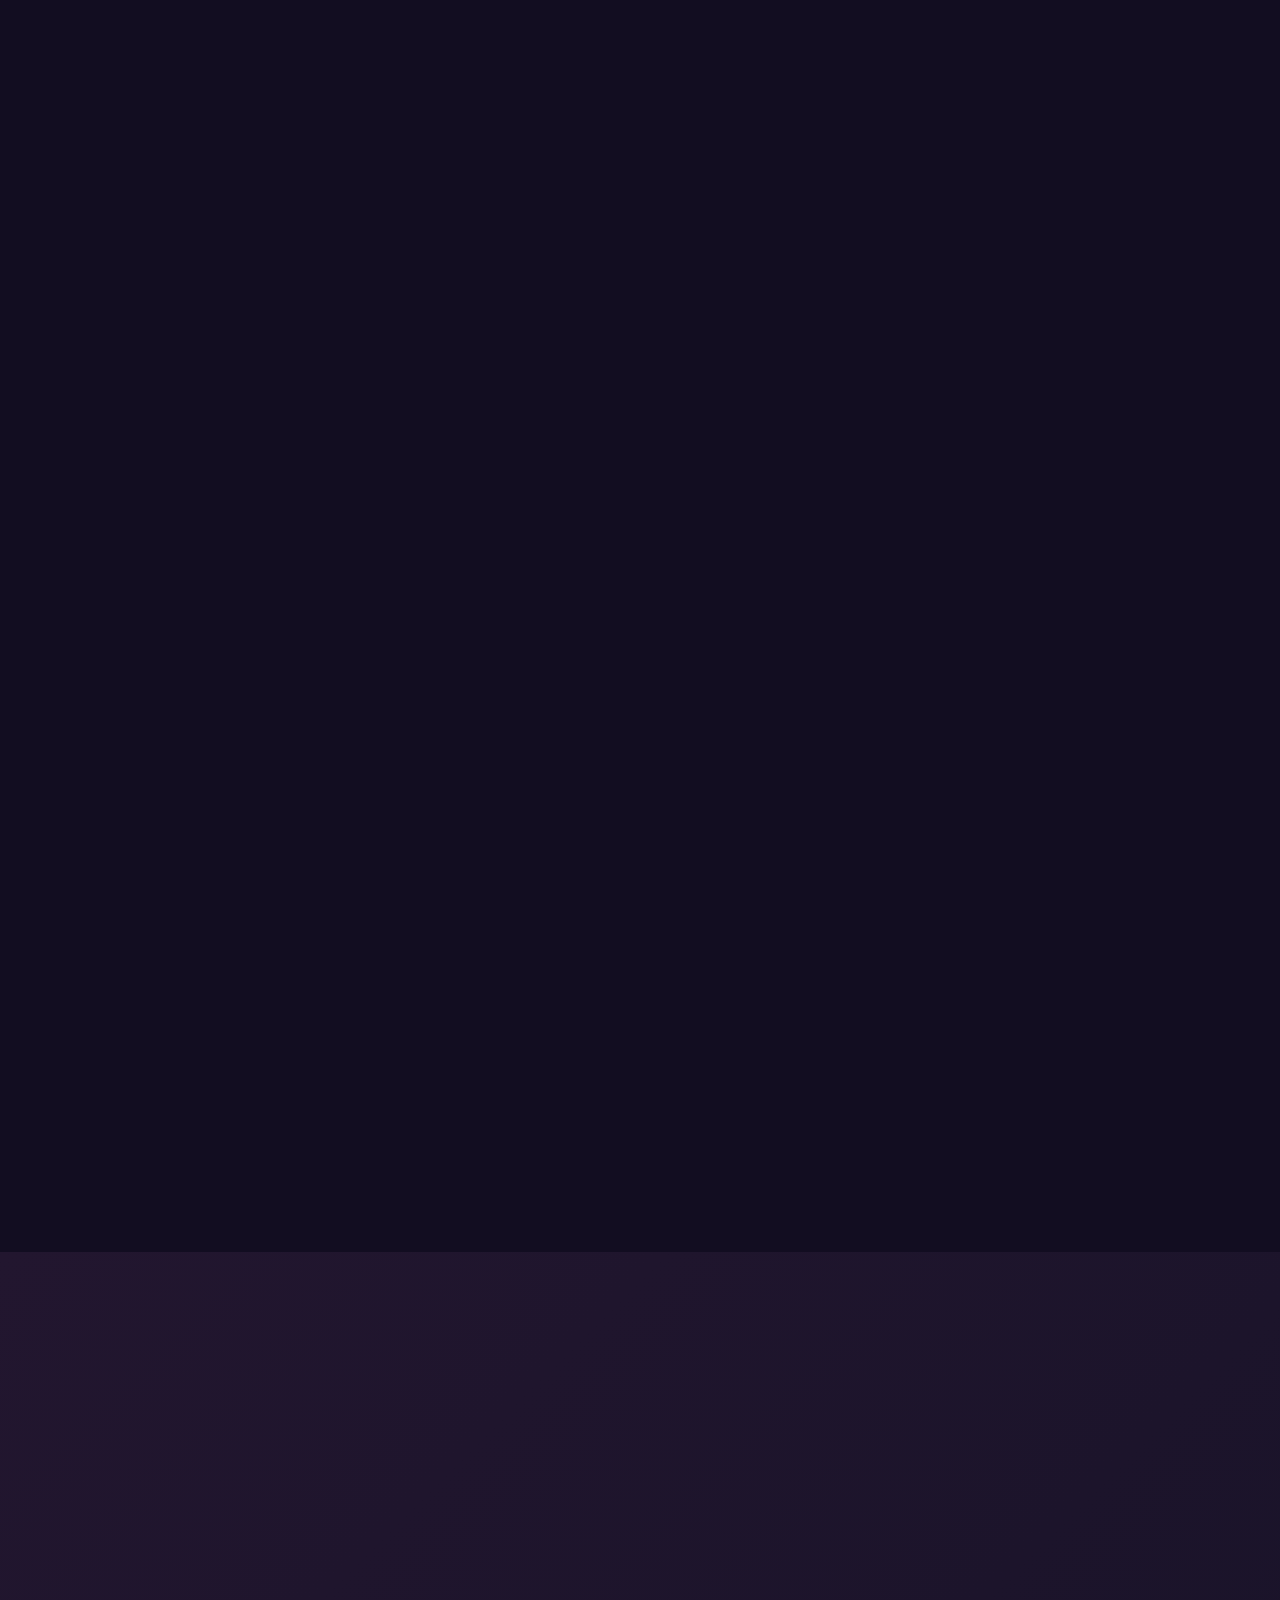
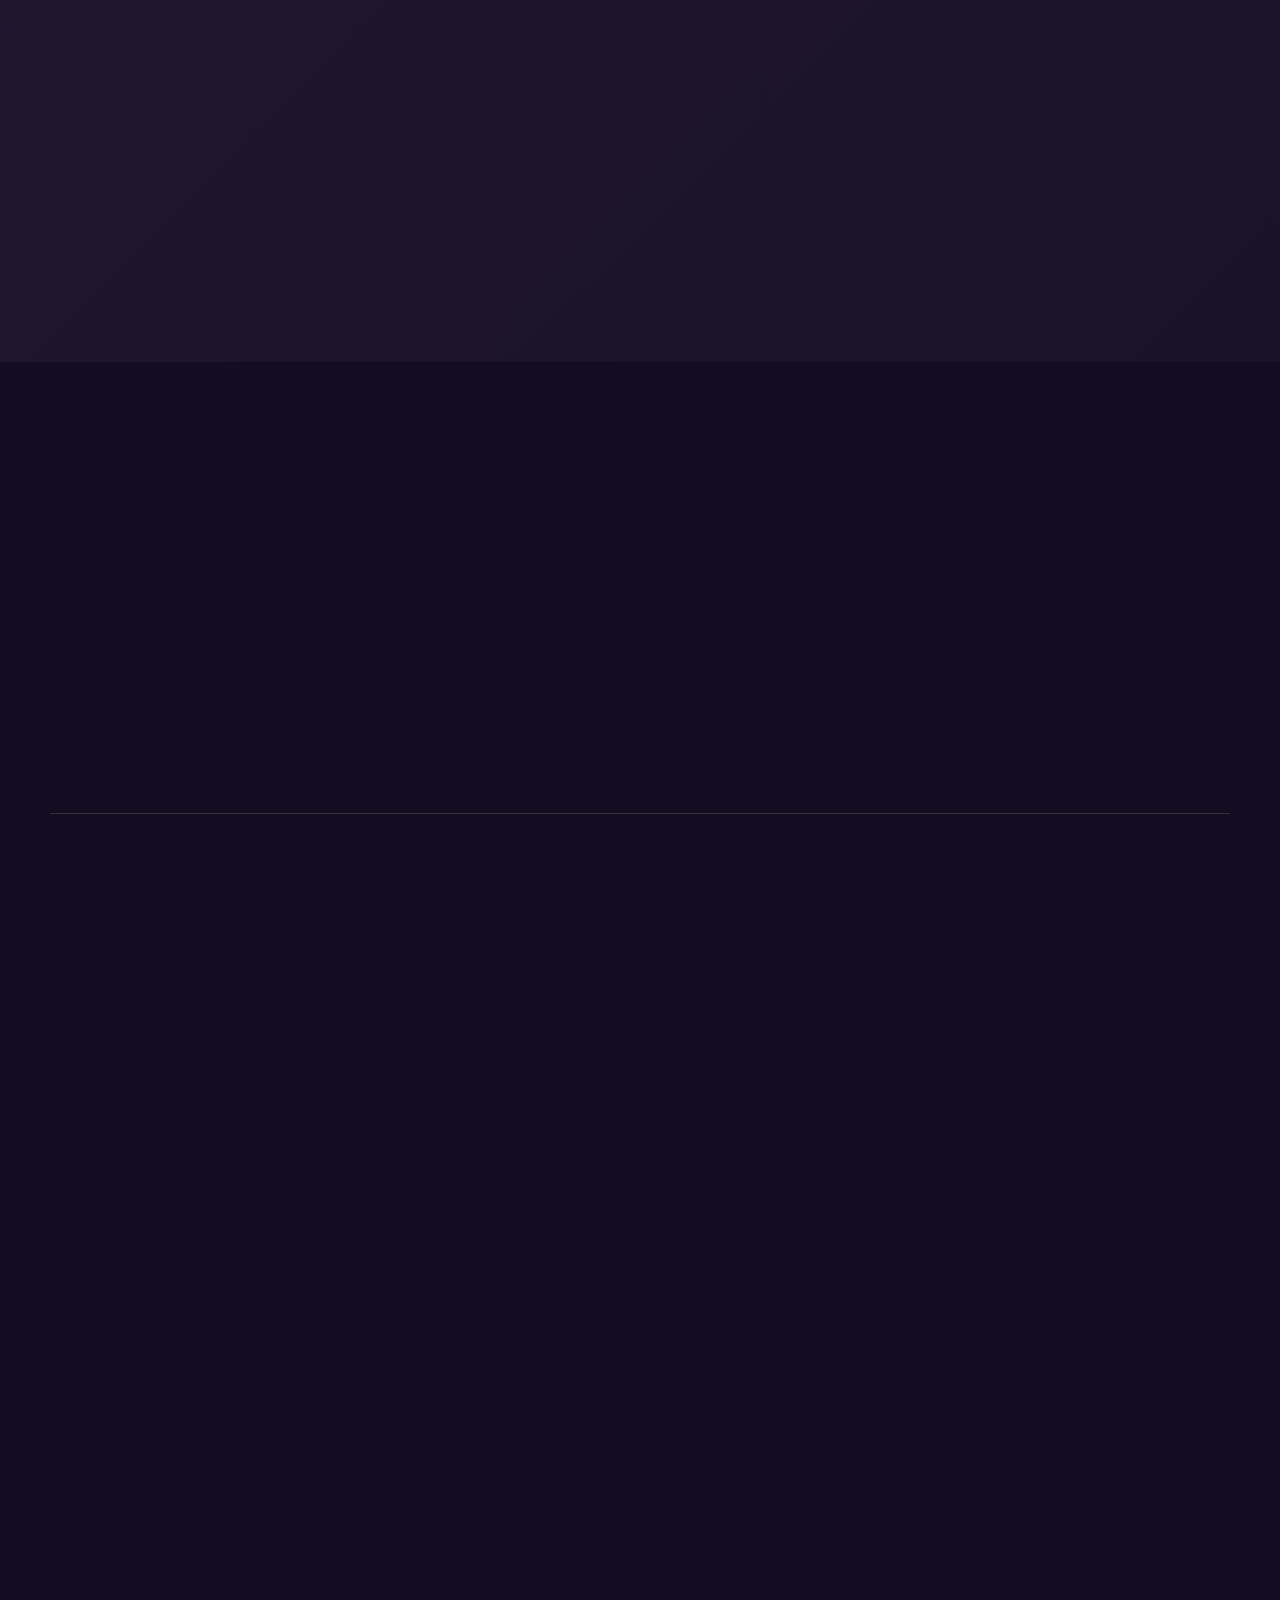
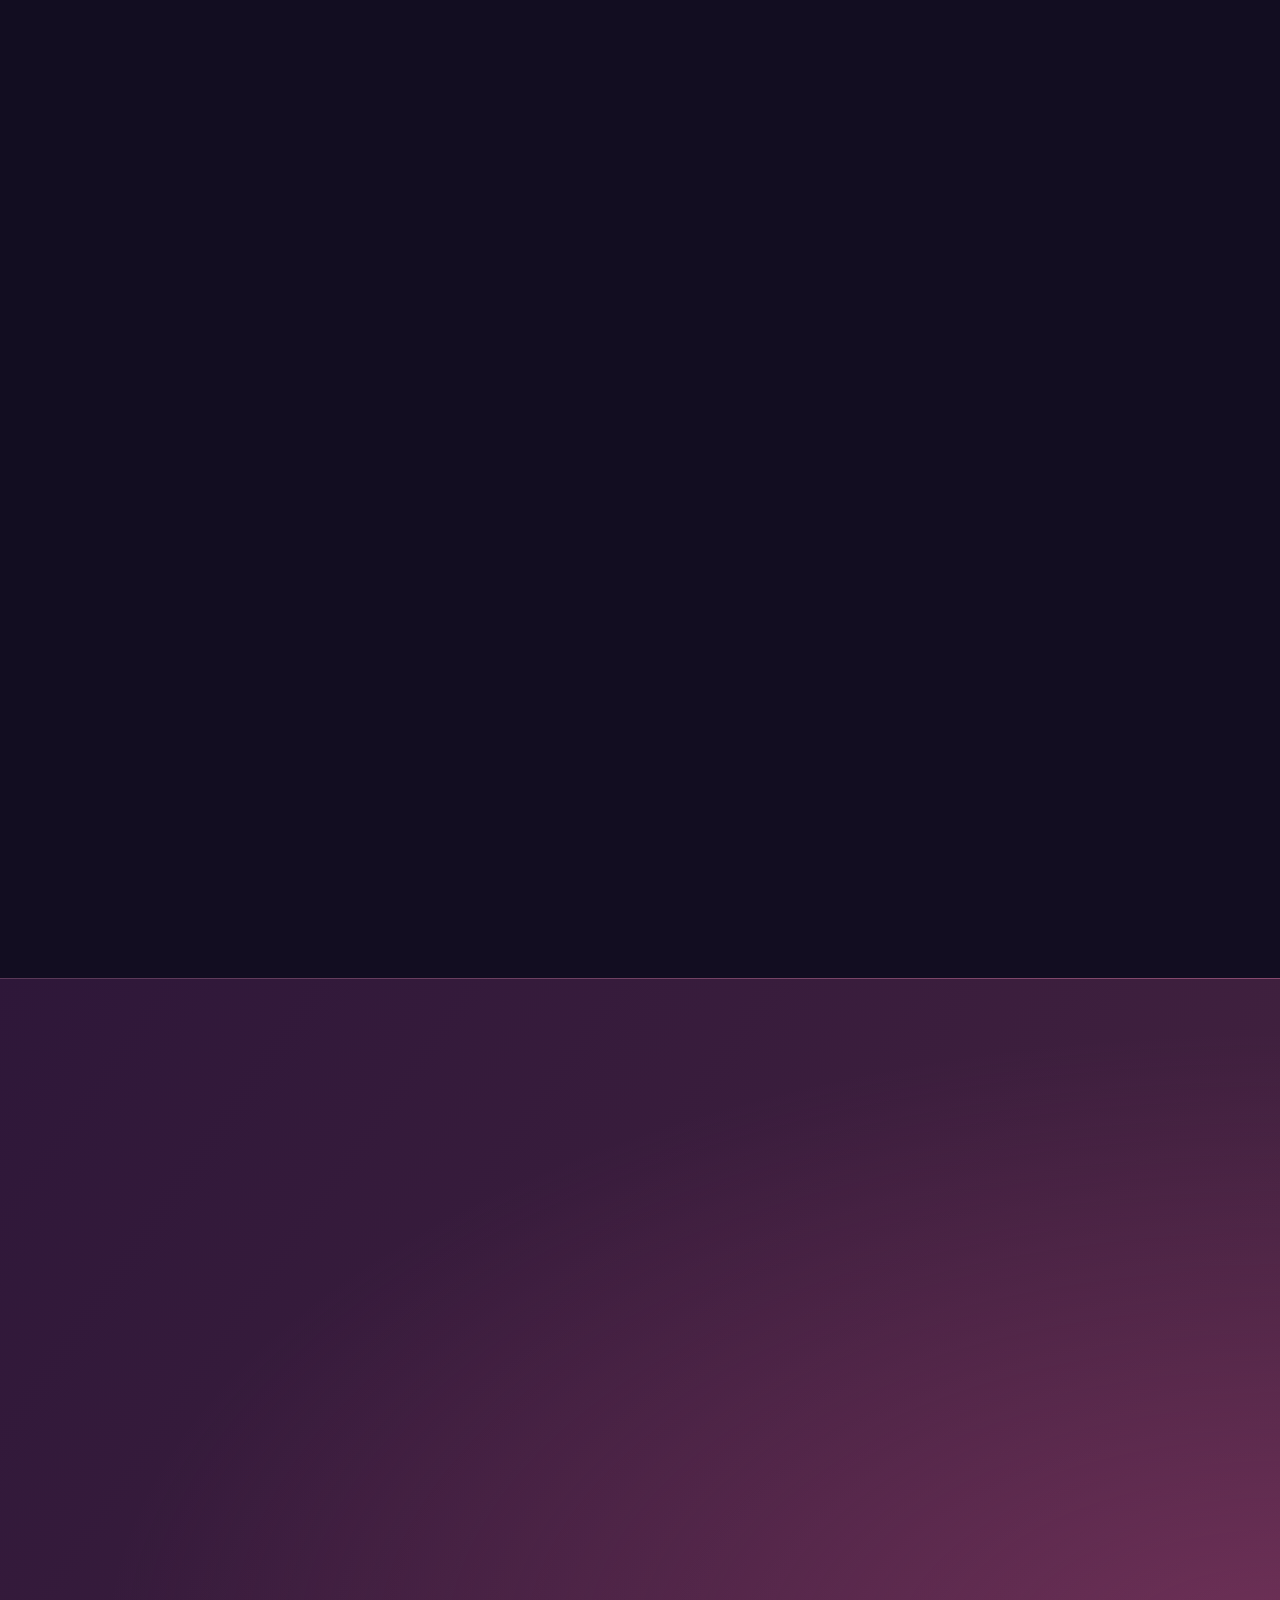
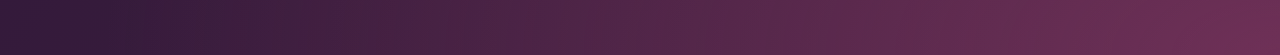
==== commit 6f1a57f7: "Crossfade homepage content with reversible scroll transitions" ====
--- a/index.html
+++ b/index.html
@@ -10,9 +10,9 @@
   <link rel="preconnect" href="https://fonts.googleapis.com">
   <link rel="preconnect" href="https://fonts.gstatic.com" crossorigin>
   <link href="https://fonts.googleapis.com/css2?family=Barlow+Condensed:wght@600;700;800;900&family=DM+Mono:wght@400;500&family=Manrope:wght@400;500;600;700;800&display=swap" rel="stylesheet">
-  <link rel="stylesheet" href="styles.css?v=scroll26">
+  <link rel="stylesheet" href="styles.css?v=fade27">
   <script src="projects-data.js?v=21" defer></script>
-  <script src="script.js?v=scroll26" defer></script>
+  <script src="script.js?v=fade27" defer></script>
 </head>
 <body id="top">
   <a class="skip-link" href="#main">Skip to content</a>
--- a/styles.css
+++ b/styles.css
@@ -14,6 +14,6 @@
 @media(prefers-reduced-motion:reduce){.featured-project{transform:none!important}.cursor-ring,.cursor-aura,.cursor-spark{display:none!important}}
 .featured-project{display:flex;flex-direction:column}.featured-project:before{flex:0 0 5px}.featured-project .project-body{height:auto;flex:1}
 
-/* Scroll entrances use independent translate/scale, preserving pointer tilt. */
-.scroll-pending{opacity:0}.headline-line{display:block;overflow:clip;padding-bottom:.12em;margin-bottom:-.12em}.headline-text{display:block}.hero-content,.hero-atmosphere{backface-visibility:hidden}
-@media(prefers-reduced-motion:reduce){.scroll-pending{opacity:1}.hero-content,.hero-atmosphere{translate:none!important;opacity:1!important}}
+/* Independent properties preserve card tilt and keep layout still while fading. */
+.scroll-scene{transform-origin:50% 50%}.scroll-scene:focus-within{opacity:1!important;translate:none!important;scale:1!important}.hero-content,.hero-atmosphere{backface-visibility:hidden}
+@media(prefers-reduced-motion:reduce){.scroll-scene,.hero-content,.hero-atmosphere{translate:none!important;scale:none!important;opacity:1!important}}
